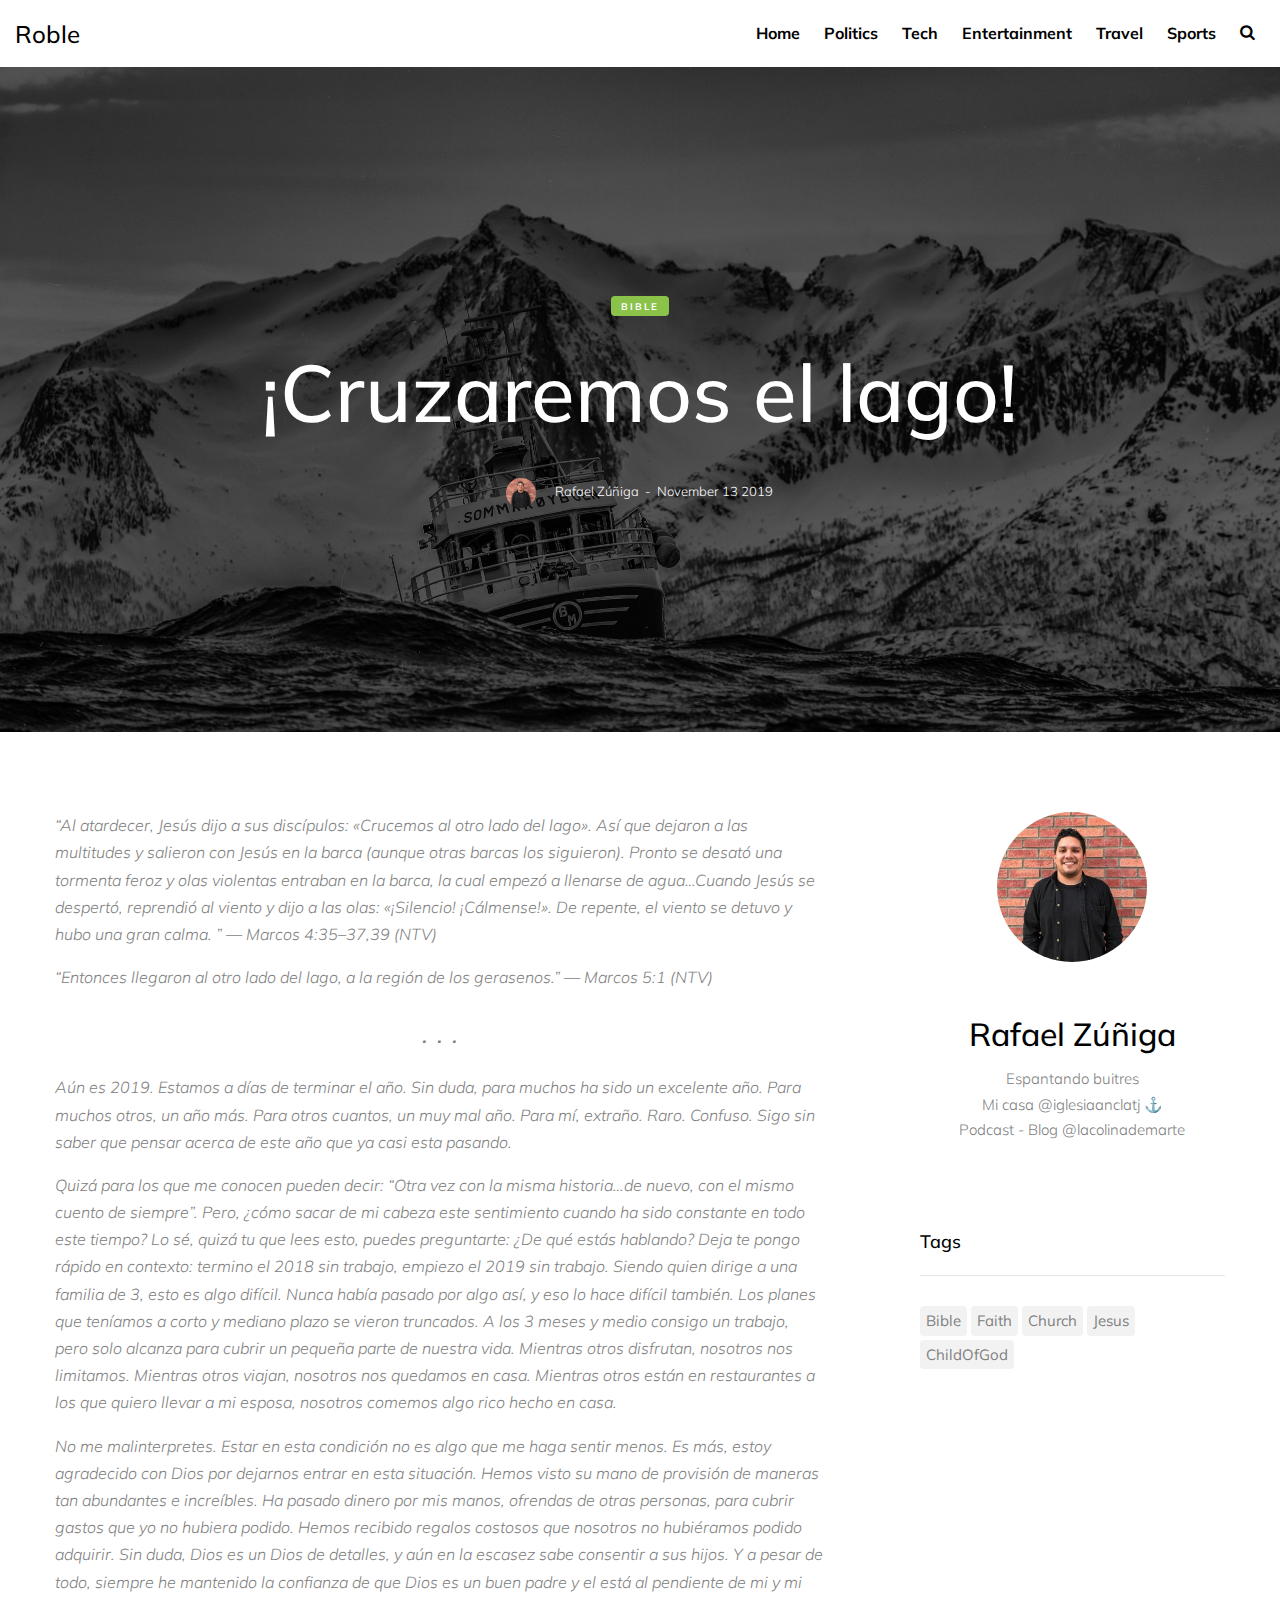
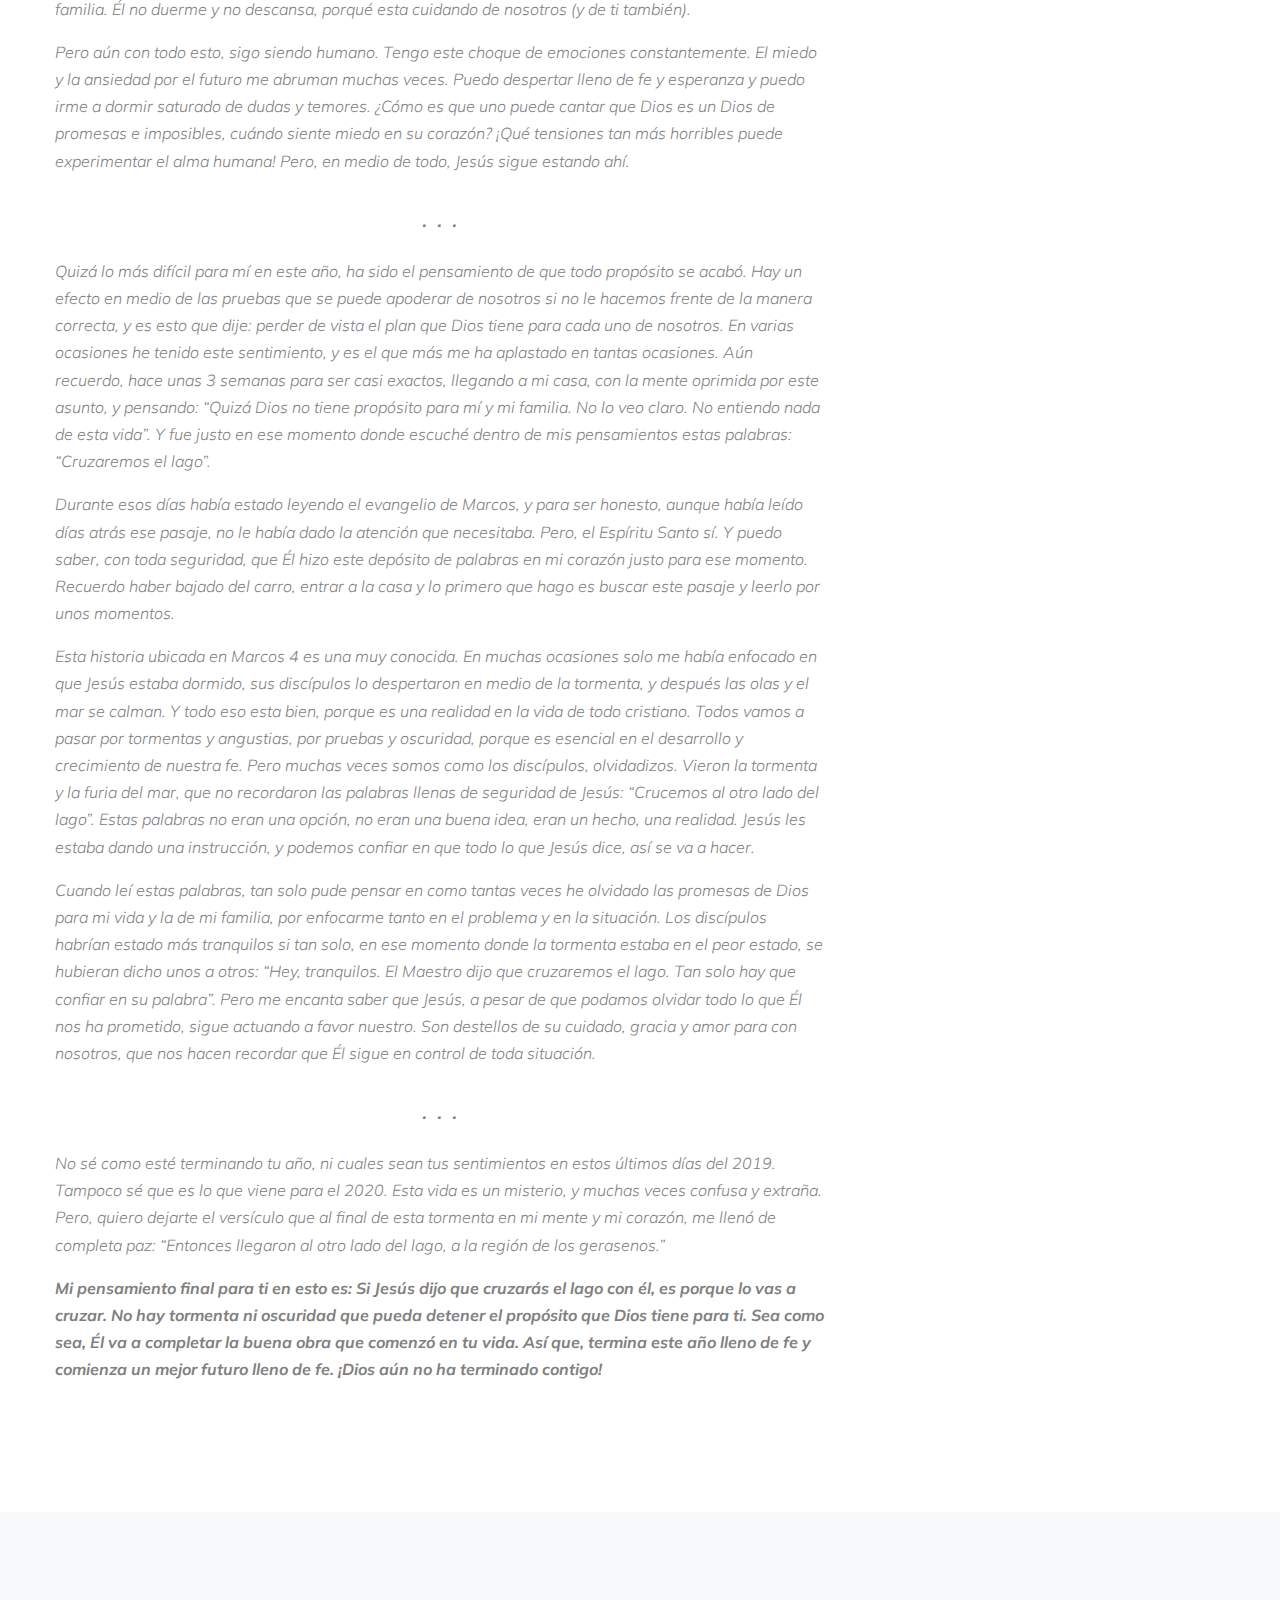
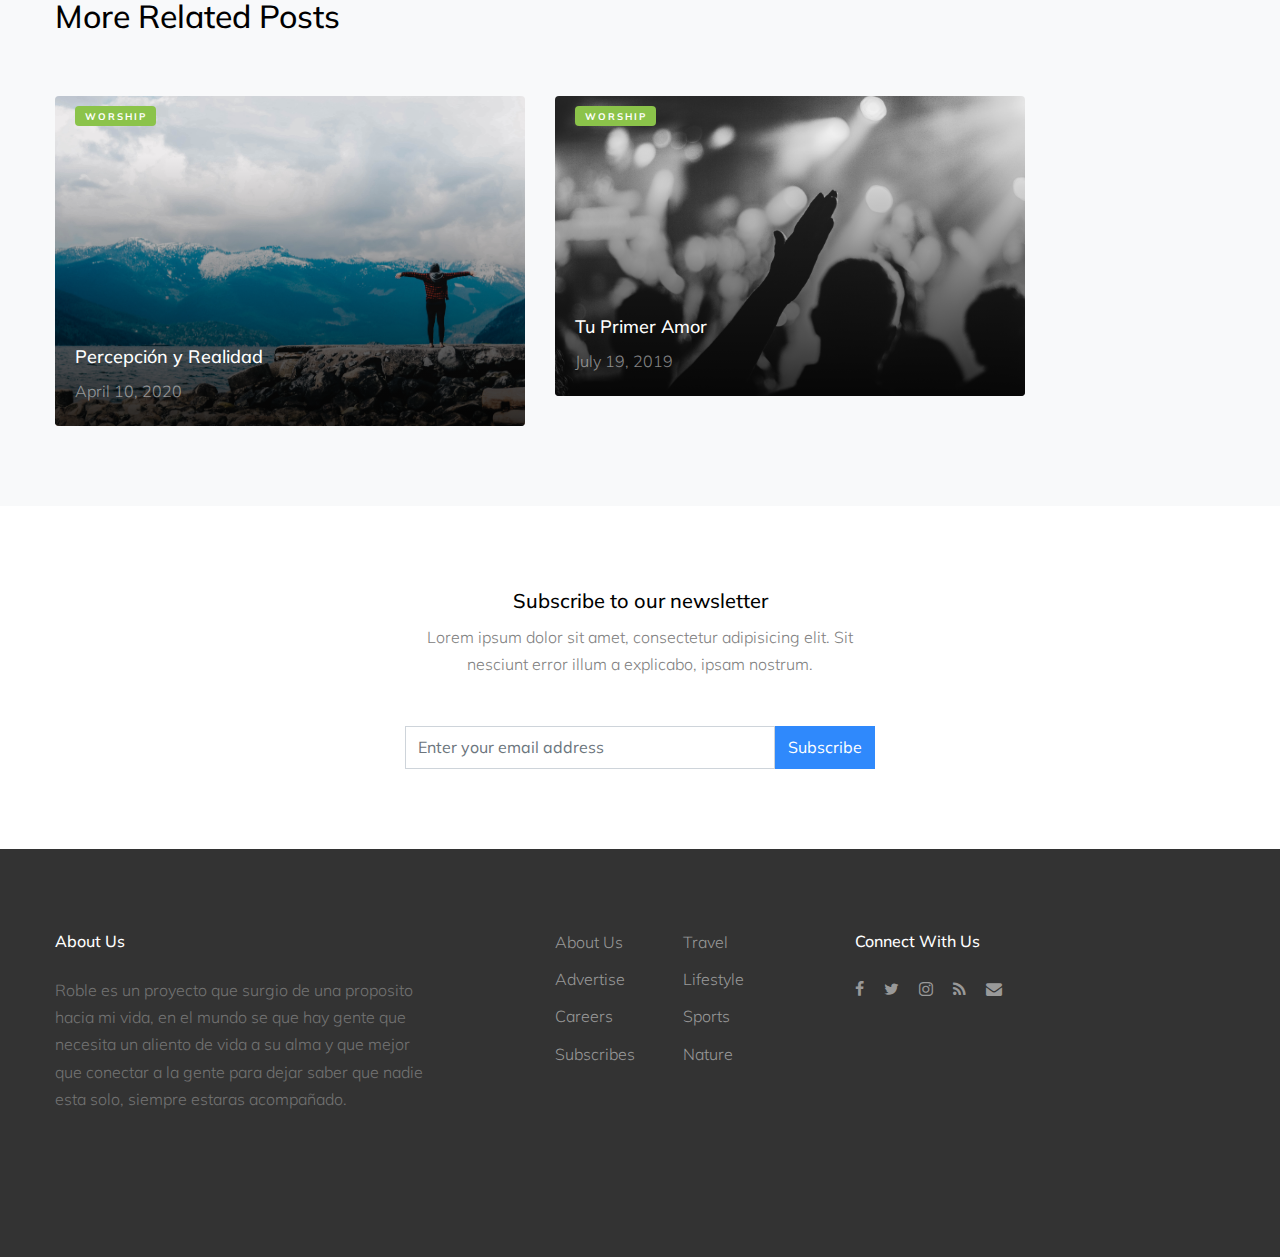
==== cruzaremosElLago.html @ eb40c80f "cruzaremos el lago" ====
<!DOCTYPE html>
<html lang="en">
  <head>
    <title>¡Cruzaremos el lago! - Roble</title>
    <meta charset="utf-8">
    <meta name="viewport" content="width=device-width, initial-scale=1, shrink-to-fit=no">

    <link href="https://fonts.googleapis.com/css?family=Muli:300,400,700|Playfair+Display:400,700,900" rel="stylesheet">

    <link rel="stylesheet" href="fonts/icomoon/style.css">
    <link rel="stylesheet" href="css/bootstrap.min.css">
    <link rel="stylesheet" href="css/magnific-popup.css">
    <link rel="stylesheet" href="css/jquery-ui.css">
    <link rel="stylesheet" href="css/owl.carousel.min.css">
    <link rel="stylesheet" href="css/owl.theme.default.min.css">
    <link rel="stylesheet" href="css/bootstrap-datepicker.css">
    <link rel="stylesheet" href="fonts/flaticon/font/flaticon.css">
    <link rel="stylesheet" href="css/aos.css">

    <link rel="stylesheet" href="css/style.css">
  </head>
  <body>
  
  <div class="site-wrap">

    <div class="site-mobile-menu">
      <div class="site-mobile-menu-header">
        <div class="site-mobile-menu-close mt-3">
          <span class="icon-close2 js-menu-toggle"></span>
        </div>
      </div>
      <div class="site-mobile-menu-body"></div>
    </div>
    
    <header class="site-navbar" role="banner">
      <div class="container-fluid">
        <div class="row align-items-center">
          
          <div class="col-12 search-form-wrap js-search-form">
            <form method="get" action="#">
              <input type="text" id="s" class="form-control" placeholder="Search...">
              <button class="search-btn" type="submit"><span class="icon-search"></span></button>
            </form>
          </div>

          <div class="col-4 site-logo">
            <a href="index.html" class="text-black h2 mb-0">Roble</a>
          </div>

          <div class="col-8 text-right">
            <nav class="site-navigation" role="navigation">
              <ul class="site-menu js-clone-nav mr-auto d-none d-lg-block mb-0">
                <li><a href="category.html">Home</a></li>
                <li><a href="category.html">Politics</a></li>
                <li><a href="category.html">Tech</a></li>
                <li><a href="category.html">Entertainment</a></li>
                <li><a href="category.html">Travel</a></li>
                <li><a href="category.html">Sports</a></li>
                <li class="d-none d-lg-inline-block"><a href="#" class="js-search-toggle"><span class="icon-search"></span></a></li>
              </ul>
            </nav>
            <a href="#" class="site-menu-toggle js-menu-toggle text-black d-inline-block d-lg-none"><span class="icon-menu h3"></span></a></div>
          </div>

      </div>
    </header>
    
    
    <div class="site-cover site-cover-sm same-height overlay single-page" style="background-image: url('images/rafa01.jpg');">
      <div class="container">
        <div class="row same-height justify-content-center">
          <div class="col-md-12 col-lg-10">
            <div class="post-entry text-center">
              <span class="post-category text-white bg-success mb-3">Bible</span>
              <h1 class="mb-4"><a href="#">¡Cruzaremos el lago!</a></h1>
              <div class="post-meta align-items-center text-center">
                <figure class="author-figure mb-0 mr-3 d-inline-block"><img src="images/profileRafa.jpeg" alt="Image" class="img-fluid"></figure>
                <span class="d-inline-block mt-1">Rafael Zúñiga</span>
                <span>&nbsp;-&nbsp; November 13 2019</span>
              </div>
            </div>
          </div>
        </div>
      </div>
    </div>
    
    <section class="site-section py-lg">
      <div class="container">
        
        <div class="row blog-entries element-animate">

          <div class="col-md-12 col-lg-8 main-content">
            
            <div class="post-content-body italic">
            <p>“Al atardecer, Jesús dijo a sus discípulos: «Crucemos al otro lado del lago». Así que dejaron a las multitudes 
                y salieron con Jesús en la barca (aunque otras barcas los siguieron). Pronto se desató una tormenta feroz y olas 
                violentas entraban en la barca, la cual empezó a llenarse de agua…Cuando Jesús se despertó, reprendió al viento 
                y dijo a las olas: «¡Silencio! ¡Cálmense!». De repente, el viento se detuvo y hubo una gran calma.
                ” — Marcos 4:35–37,39 (NTV)
            </p>
            <p class="italic">“Entonces llegaron al otro lado del lago, a la región de los gerasenos.” — Marcos 5:1 (NTV)</p>
            <p class="text-center" style="font-size: 30px;">. . .
            </p>
            
            <!-- <div class="row mb-5 mt-5">
              <div class="col-md-12 mb-4">
                <img src="images/img_1.jpg" alt="Image placeholder" class="img-fluid rounded">
              </div>
              <div class="col-md-6 mb-4">
                <img src="images/img_2.jpg" alt="Image placeholder" class="img-fluid rounded">
              </div>
              <div class="col-md-6 mb-4">
                <img src="images/img_3.jpg" alt="Image placeholder" class="img-fluid rounded">
              </div>
            </div> -->
              <p>Aún es 2019. Estamos a días de terminar el año. Sin duda, para muchos ha sido un excelente año. Para muchos otros,
                 un año más. Para otros cuantos, un muy mal año. Para mí, extraño. Raro. Confuso. Sigo sin saber que pensar acerca 
                 de este año que ya casi esta pasando.
              </p>
              <p>Quizá para los que me conocen pueden decir: “Otra vez con la misma historia…de nuevo, con el mismo cuento de siempre”. Pero, ¿cómo sacar de mi cabeza este sentimiento cuando ha sido constante en todo este tiempo? Lo sé, quizá tu que lees esto, puedes preguntarte: ¿De qué estás hablando? Deja te pongo rápido en contexto: termino el 2018 sin trabajo, empiezo el 2019 sin trabajo. Siendo quien dirige a una familia de 3, esto es algo difícil. Nunca había pasado por algo así, y eso lo hace difícil también. Los planes que teníamos a corto y mediano plazo se vieron truncados. A los 3 meses y medio consigo un trabajo, pero solo alcanza para cubrir un pequeña parte de nuestra vida. Mientras otros disfrutan, nosotros nos limitamos. Mientras otros viajan, nosotros nos quedamos en casa. Mientras otros están en restaurantes a los que quiero llevar a mi esposa, nosotros comemos algo rico hecho en casa.</p>
              <p>No me malinterpretes. Estar en esta condición no es algo que me haga sentir menos. Es más, estoy agradecido con Dios por dejarnos entrar en esta situación. Hemos visto su mano de provisión de maneras tan abundantes e increíbles. Ha pasado dinero por mis manos, ofrendas de otras personas, para cubrir gastos que yo no hubiera podido. Hemos recibido regalos costosos que nosotros no hubiéramos podido adquirir. Sin duda, Dios es un Dios de detalles, y aún en la escasez sabe consentir a sus hijos. Y a pesar de todo, siempre he mantenido la confianza de que Dios es un buen padre y el está al pendiente de mi y mi familia. Él no duerme y no descansa, porqué esta cuidando de nosotros (y de ti también).</p>
              <p>Pero aún con todo esto, sigo siendo humano. Tengo este choque de emociones constantemente. El miedo y la ansiedad por el futuro me abruman muchas veces. Puedo despertar lleno de fe y esperanza y puedo irme a dormir saturado de dudas y temores. ¿Cómo es que uno puede cantar que Dios es un Dios de promesas e imposibles, cuándo siente miedo en su corazón? ¡Qué tensiones tan más horribles puede experimentar el alma humana! Pero, en medio de todo, Jesús sigue estando ahí.</p>
              <p class="text-center" style="font-size: 30px;">. . .</p>
              <p>Quizá lo más difícil para mí en este año, ha sido el pensamiento de que todo propósito se acabó. Hay un efecto en medio de las pruebas que se puede apoderar de nosotros si no le hacemos frente de la manera correcta, y es esto que dije: perder de vista el plan que Dios tiene para cada uno de nosotros. En varias ocasiones he tenido este sentimiento, y es el que más me ha aplastado en tantas ocasiones. Aún recuerdo, hace unas 3 semanas para ser casi exactos, llegando a mi casa, con la mente oprimida por este asunto, y pensando: “Quizá Dios no tiene propósito para mí y mi familia. No lo veo claro. No entiendo nada de esta vida”. Y fue justo en ese momento donde escuché dentro de mis pensamientos estas palabras: “Cruzaremos el lago”.</p>
              <p>Durante esos días había estado leyendo el evangelio de Marcos, y para ser honesto, aunque había leído días atrás ese pasaje, no le había dado la atención que necesitaba. Pero, el Espíritu Santo sí. Y puedo saber, con toda seguridad, que Él hizo este depósito de palabras en mi corazón justo para ese momento. Recuerdo haber bajado del carro, entrar a la casa y lo primero que hago es buscar este pasaje y leerlo por unos momentos.</p>
              <p>Esta historia ubicada en Marcos 4 es una muy conocida. En muchas ocasiones solo me había enfocado en que Jesús estaba dormido, sus discípulos lo despertaron en medio de la tormenta, y después las olas y el mar se calman. Y todo eso esta bien, porque es una realidad en la vida de todo cristiano. Todos vamos a pasar por tormentas y angustias, por pruebas y oscuridad, porque es esencial en el desarrollo y crecimiento de nuestra fe. Pero muchas veces somos como los discípulos, olvidadizos. Vieron la tormenta y la furia del mar, que no recordaron las palabras llenas de seguridad de Jesús: “Crucemos al otro lado del lago”. Estas palabras no eran una opción, no eran una buena idea, eran un hecho, una realidad. Jesús les estaba dando una instrucción, y podemos confiar en que todo lo que Jesús dice, así se va a hacer.</p>
              <p>Cuando leí estas palabras, tan solo pude pensar en como tantas veces he olvidado las promesas de Dios para mi vida y la de mi familia, por enfocarme tanto en el problema y en la situación. Los discípulos habrían estado más tranquilos si tan solo, en ese momento donde la tormenta estaba en el peor estado, se hubieran dicho unos a otros: “Hey, tranquilos. El Maestro dijo que cruzaremos el lago. Tan solo hay que confiar en su palabra”. Pero me encanta saber que Jesús, a pesar de que podamos olvidar todo lo que Él nos ha prometido, sigue actuando a favor nuestro. Son destellos de su cuidado, gracia y amor para con nosotros, que nos hacen recordar que Él sigue en control de toda situación.</p>
              <p class="text-center" style="font-size: 30px;">. . .</p>
              <p>No sé como esté terminando tu año, ni cuales sean tus sentimientos en estos últimos días del 2019. Tampoco sé que es lo que viene para el 2020. Esta vida es un misterio, y muchas veces confusa y extraña. Pero, quiero dejarte el versículo que al final de esta tormenta en mi mente y mi corazón, me llenó de completa paz: “Entonces llegaron al otro lado del lago, a la región de los gerasenos.”</p>
              <b> <strong> Mi pensamiento final para ti en esto es: Si Jesús dijo que cruzarás el lago con él, es porque lo vas a cruzar. No hay tormenta ni oscuridad que pueda detener el propósito que Dios tiene para ti. Sea como sea, Él va a completar la buena obra que comenzó en tu vida. Así que, termina este año lleno de fe y comienza un mejor futuro lleno de fe. ¡Dios aún no ha terminado contigo! </strong> </b>


            </div>

            
            


            <div class="pt-5">
              <!-- <h3 class="mb-5">6 Comments</h3>
              <ul class="comment-list">
                <li class="comment">
                  <div class="vcard">
                    <img src="images/profileRafa.jpeg" alt="Image placeholder">
                  </div>
                  <div class="comment-body">
                    <h3>Jean Doe</h3>
                    <div class="meta">January 9, 2018 at 2:21pm</div>
                    <p>Lorem ipsum dolor sit amet, consectetur adipisicing elit. Pariatur quidem laborum necessitatibus, ipsam impedit vitae autem, eum officia, fugiat saepe enim sapiente iste iure! Quam voluptas earum impedit necessitatibus, nihil?</p>
                    <p><a href="#" class="reply rounded">Reply</a></p>
                  </div>
                </li> -->

               
                  

              <!-- END comment-list -->
              
              <!-- <div class="comment-form-wrap pt-5">
                <h3 class="mb-5">Leave a comment</h3>
                <form action="#" class="p-5 bg-light">
                  <div class="form-group">
                    <label for="name">Name *</label>
                    <input type="text" class="form-control" id="name">
                  </div>
                  <div class="form-group">
                    <label for="email">Email *</label>
                    <input type="email" class="form-control" id="email">
                  </div>
                  <div class="form-group">
                    <label for="website">Website</label>
                    <input type="url" class="form-control" id="website">
                  </div>

                  <div class="form-group">
                    <label for="message">Message</label>
                    <textarea name="" id="message" cols="30" rows="10" class="form-control"></textarea>
                  </div>
                  <div class="form-group">
                    <input type="submit" value="Post Comment" class="btn btn-primary">
                  </div>

                </form>
              </div> -->
            </div>

          </div>

          <!-- END main-content -->

          <div class="col-md-12 col-lg-4 sidebar">
            <div class="sidebar-box search-form-wrap">
              <form action="#" class="search-form">
                <div class="form-group">
                  <span class="icon fa fa-search"></span>
                  <input type="text" class="form-control" id="s" placeholder="Type a keyword and hit enter">
                </div>
              </form>
            </div>
            <!-- END sidebar-box -->
            <div class="sidebar-box">
              <div class="bio text-center">
                <img src="images/profileRafa.jpeg" alt="Image Placeholder" class="img-fluid mb-5">
                <div class="bio-body">
                  <h2>Rafael Zúñiga</h2>
                    <a>Espantando buitres</a> <br>
                    <a href="https://www.instagram.com/iglesiaanclatj/?hl=es" style="color: gray;">Mi casa @iglesiaanclatj ⚓️</a> <br>
                    <a style="color: gray;" href="https://www.instagram.com/lacolinademarte/?hl=es">Podcast - Blog @lacolinademarte</a> <br>
                  <p class="social">
                    <a href="#" class="p-2"><span class="fa fa-facebook"></span></a>
                    <a href="#" class="p-2"><span class="fa fa-twitter"></span></a>
                    <a href="#" class="p-2"><span class="fa fa-instagram"></span></a>
                    <a href="#" class="p-2"><span class="fa fa-youtube-play"></span></a>
                  </p>
                </div>
              </div>
            </div>
            <!-- END sidebar-box -->  
            <!-- END sidebar-box -->

            <!-- END sidebar-box -->

            <div class="sidebar-box">
              <h3 class="heading">Tags</h3>
              <ul class="tags">
                <li><a href="#">Bible</a></li>
                <li><a href="#">Faith</a></li>
                <li><a href="#">Church</a></li>
                <li><a href="#">Jesus</a></li>
                <li><a href="#">ChildOfGod</a></li>
              </ul>
            </div>
          </div>
          <!-- END sidebar -->

        </div>
      </div>
    </section>

    <div class="site-section bg-light">
      <div class="container">

        <div class="row mb-5">
          <div class="col-12">
            <h2>More Related Posts</h2>
          </div>
        </div>

        <div class="row align-items-stretch retro-layout">
          
          <div class="col-md-5 order-md-2">
            <a href="sky.html" class="hentry img-1 h-100 gradient" style="background-image: url('images/sky.jpg');">
              <span class="post-category text-white bg-success">Worship</span>
              <div class="text text-sm">
                <h2>Percepción y Realidad</h2>
                <span class="date">April 10, 2020</span>
              </div>
            </a>
         
          </div>

          <div class="col-md-5 order-md-2">
            
            <a href="firstlove.html.html" class="hentry img-2 v-height mb30 gradient" style="background-image: url('images/worship.jpg');">
              <span class="post-category text-white bg-success">Worship</span>
              <div class="text text-sm">
                <h2>Tu Primer Amor</h2>
                <span class="date">July 19, 2019</span>
              </div>
              
            </a>
           

            </div>  
            
          </div>
        </div>

      </div>
    </div>


    <div class="site-section bg-lightx">
      <div class="container">
        <div class="row justify-content-center text-center">
          <div class="col-md-5">
            <div class="subscribe-1 ">
              <h2>Subscribe to our newsletter</h2>
              <p class="mb-5">Lorem ipsum dolor sit amet, consectetur adipisicing elit. Sit nesciunt error illum a explicabo, ipsam nostrum.</p>
              <form action="#" class="d-flex">
                <input type="text" class="form-control" placeholder="Enter your email address">
                <input type="submit" class="btn btn-primary" value="Subscribe">
              </form>
            </div>
          </div>
        </div>
      </div>
    </div>
    
    
    <div class="site-footer">
      <div class="container">
        <div class="row mb-5">
          <div class="col-md-4">
            <h3 class="footer-heading mb-4">About Us</h3>
            <p>Roble es un proyecto que surgio de una proposito hacia 
              mi vida, en el mundo se que hay gente que necesita un aliento 
              de vida a su alma y que mejor que conectar a la gente para dejar 
              saber que nadie esta solo, siempre estaras acompañado.</p>
          </div>
          <div class="col-md-3 ml-auto">
            <!-- <h3 class="footer-heading mb-4">Navigation</h3> -->
            <ul class="list-unstyled float-left mr-5">
              <li><a href="#">About Us</a></li>
              <li><a href="#">Advertise</a></li>
              <li><a href="#">Careers</a></li>
              <li><a href="#">Subscribes</a></li>
            </ul>
            <ul class="list-unstyled float-left">
              <li><a href="#">Travel</a></li>
              <li><a href="#">Lifestyle</a></li>
              <li><a href="#">Sports</a></li>
              <li><a href="#">Nature</a></li>
            </ul>
          </div>
          <div class="col-md-4">
            

            <div>
              <h3 class="footer-heading mb-4">Connect With Us</h3>
              <p>
                <a href="#"><span class="icon-facebook pt-2 pr-2 pb-2 pl-0"></span></a>
                <a href="https://twitter.com/SergioN35065915"><span class="icon-twitter p-2"></span></a>
                <a href="https://www.instagram.com/sergio_navarro2501/"><span class="icon-instagram p-2"></span></a>
                <a href="#"><span class="icon-rss p-2"></span></a>
                <a href="#"><span class="icon-envelope p-2"></span></a>
              </p>
            </div>
          </div>
        </div>
        
      </div>
    </div>
    
  </div>

  <script src="js/jquery-3.3.1.min.js"></script>
  <script src="js/jquery-migrate-3.0.1.min.js"></script>
  <script src="js/jquery-ui.js"></script>
  <script src="js/popper.min.js"></script>
  <script src="js/bootstrap.min.js"></script>
  <script src="js/owl.carousel.min.js"></script>
  <script src="js/jquery.stellar.min.js"></script>
  <script src="js/jquery.countdown.min.js"></script>
  <script src="js/jquery.magnific-popup.min.js"></script>
  <script src="js/bootstrap-datepicker.min.js"></script>
  <script src="js/aos.js"></script>

  <script src="js/main.js"></script>


    
  </body>
</html>
<style>
    .italic {
        font-style: italic;
    }
</style>
---- fonts/icomoon/style.css ----
@font-face {
  font-family: 'icomoon';
  src:  url('fonts/icomoon.eot?10si43');
  src:  url('fonts/icomoon.eot?10si43#iefix') format('embedded-opentype'),
    url('fonts/icomoon.ttf?10si43') format('truetype'),
    url('fonts/icomoon.woff?10si43') format('woff'),
    url('fonts/icomoon.svg?10si43#icomoon') format('svg');
  font-weight: normal;
  font-style: normal;
}

[class^="icon-"], [class*=" icon-"] {
  /* use !important to prevent issues with browser extensions that change fonts */
  font-family: 'icomoon' !important;
  speak: none;
  font-style: normal;
  font-weight: normal;
  font-variant: normal;
  text-transform: none;
  line-height: 1;

  /* Better Font Rendering =========== */
  -webkit-font-smoothing: antialiased;
  -moz-osx-font-smoothing: grayscale;
}

.icon-asterisk:before {
  content: "\f069";
}
.icon-plus:before {
  content: "\f067";
}
.icon-question:before {
  content: "\f128";
}
.icon-minus:before {
  content: "\f068";
}
.icon-glass:before {
  content: "\f000";
}
.icon-music:before {
  content: "\f001";
}
.icon-search:before {
  content: "\f002";
}
.icon-envelope-o:before {
  content: "\f003";
}
.icon-heart:before {
  content: "\f004";
}
.icon-star:before {
  content: "\f005";
}
.icon-star-o:before {
  content: "\f006";
}
.icon-user:before {
  content: "\f007";
}
.icon-film:before {
  content: "\f008";
}
.icon-th-large:before {
  content: "\f009";
}
.icon-th:before {
  content: "\f00a";
}
.icon-th-list:before {
  content: "\f00b";
}
.icon-check:before {
  content: "\f00c";
}
.icon-close:before {
  content: "\f00d";
}
.icon-remove:before {
  content: "\f00d";
}
.icon-times:before {
  content: "\f00d";
}
.icon-search-plus:before {
  content: "\f00e";
}
.icon-search-minus:before {
  content: "\f010";
}
.icon-power-off:before {
  content: "\f011";
}
.icon-signal:before {
  content: "\f012";
}
.icon-cog:before {
  content: "\f013";
}
.icon-gear:before {
  content: "\f013";
}
.icon-trash-o:before {
  content: "\f014";
}
.icon-home:before {
  content: "\f015";
}
.icon-file-o:before {
  content: "\f016";
}
.icon-clock-o:before {
  content: "\f017";
}
.icon-road:before {
  content: "\f018";
}
.icon-download:before {
  content: "\f019";
}
.icon-arrow-circle-o-down:before {
  content: "\f01a";
}
.icon-arrow-circle-o-up:before {
  content: "\f01b";
}
.icon-inbox:before {
  content: "\f01c";
}
.icon-play-circle-o:before {
  content: "\f01d";
}
.icon-repeat:before {
  content: "\f01e";
}
.icon-rotate-right:before {
  content: "\f01e";
}
.icon-refresh:before {
  content: "\f021";
}
.icon-list-alt:before {
  content: "\f022";
}
.icon-lock:before {
  content: "\f023";
}
.icon-flag:before {
  content: "\f024";
}
.icon-headphones:before {
  content: "\f025";
}
.icon-volume-off:before {
  content: "\f026";
}
.icon-volume-down:before {
  content: "\f027";
}
.icon-volume-up:before {
  content: "\f028";
}
.icon-qrcode:before {
  content: "\f029";
}
.icon-barcode:before {
  content: "\f02a";
}
.icon-tag:before {
  content: "\f02b";
}
.icon-tags:before {
  content: "\f02c";
}
.icon-book:before {
  content: "\f02d";
}
.icon-bookmark:before {
  content: "\f02e";
}
.icon-print:before {
  content: "\f02f";
}
.icon-camera:before {
  content: "\f030";
}
.icon-font:before {
  content: "\f031";
}
.icon-bold:before {
  content: "\f032";
}
.icon-italic:before {
  content: "\f033";
}
.icon-text-height:before {
  content: "\f034";
}
.icon-text-width:before {
  content: "\f035";
}
.icon-align-left:before {
  content: "\f036";
}
.icon-align-center:before {
  content: "\f037";
}
.icon-align-right:before {
  content: "\f038";
}
.icon-align-justify:before {
  content: "\f039";
}
.icon-list:before {
  content: "\f03a";
}
.icon-dedent:before {
  content: "\f03b";
}
.icon-outdent:before {
  content: "\f03b";
}
.icon-indent:before {
  content: "\f03c";
}
.icon-video-camera:before {
  content: "\f03d";
}
.icon-image:before {
  content: "\f03e";
}
.icon-photo:before {
  content: "\f03e";
}
.icon-picture-o:before {
  content: "\f03e";
}
.icon-pencil:before {
  content: "\f040";
}
.icon-map-marker:before {
  content: "\f041";
}
.icon-adjust:before {
  content: "\f042";
}
.icon-tint:before {
  content: "\f043";
}
.icon-edit:before {
  content: "\f044";
}
.icon-pencil-square-o:before {
  content: "\f044";
}
.icon-share-square-o:before {
  content: "\f045";
}
.icon-check-square-o:before {
  content: "\f046";
}
.icon-arrows:before {
  content: "\f047";
}
.icon-step-backward:before {
  content: "\f048";
}
.icon-fast-backward:before {
  content: "\f049";
}
.icon-backward:before {
  content: "\f04a";
}
.icon-play:before {
  content: "\f04b";
}
.icon-pause:before {
  content: "\f04c";
}
.icon-stop:before {
  content: "\f04d";
}
.icon-forward:before {
  content: "\f04e";
}
.icon-fast-forward:before {
  content: "\f050";
}
.icon-step-forward:before {
  content: "\f051";
}
.icon-eject:before {
  content: "\f052";
}
.icon-chevron-left:before {
  content: "\f053";
}
.icon-chevron-right:before {
  content: "\f054";
}
.icon-plus-circle:before {
  content: "\f055";
}
.icon-minus-circle:before {
  content: "\f056";
}
.icon-times-circle:before {
  content: "\f057";
}
.icon-check-circle:before {
  content: "\f058";
}
.icon-question-circle:before {
  content: "\f059";
}
.icon-info-circle:before {
  content: "\f05a";
}
.icon-crosshairs:before {
  content: "\f05b";
}
.icon-times-circle-o:before {
  content: "\f05c";
}
.icon-check-circle-o:before {
  content: "\f05d";
}
.icon-ban:before {
  content: "\f05e";
}
.icon-arrow-left:before {
  content: "\f060";
}
.icon-arrow-right:before {
  content: "\f061";
}
.icon-arrow-up:before {
  content: "\f062";
}
.icon-arrow-down:before {
  content: "\f063";
}
.icon-mail-forward:before {
  content: "\f064";
}
.icon-share:before {
  content: "\f064";
}
.icon-expand:before {
  content: "\f065";
}
.icon-compress:before {
  content: "\f066";
}
.icon-exclamation-circle:before {
  content: "\f06a";
}
.icon-gift:before {
  content: "\f06b";
}
.icon-leaf:before {
  content: "\f06c";
}
.icon-fire:before {
  content: "\f06d";
}
.icon-eye:before {
  content: "\f06e";
}
.icon-eye-slash:before {
  content: "\f070";
}
.icon-exclamation-triangle:before {
  content: "\f071";
}
.icon-warning:before {
  content: "\f071";
}
.icon-plane:before {
  content: "\f072";
}
.icon-calendar:before {
  content: "\f073";
}
.icon-random:before {
  content: "\f074";
}
.icon-comment:before {
  content: "\f075";
}
.icon-magnet:before {
  content: "\f076";
}
.icon-chevron-up:before {
  content: "\f077";
}
.icon-chevron-down:before {
  content: "\f078";
}
.icon-retweet:before {
  content: "\f079";
}
.icon-shopping-cart:before {
  content: "\f07a";
}
.icon-folder:before {
  content: "\f07b";
}
.icon-folder-open:before {
  content: "\f07c";
}
.icon-arrows-v:before {
  content: "\f07d";
}
.icon-arrows-h:before {
  content: "\f07e";
}
.icon-bar-chart:before {
  content: "\f080";
}
.icon-bar-chart-o:before {
  content: "\f080";
}
.icon-twitter-square:before {
  content: "\f081";
}
.icon-facebook-square:before {
  content: "\f082";
}
.icon-camera-retro:before {
  content: "\f083";
}
.icon-key:before {
  content: "\f084";
}
.icon-cogs:before {
  content: "\f085";
}
.icon-gears:before {
  content: "\f085";
}
.icon-comments:before {
  content: "\f086";
}
.icon-thumbs-o-up:before {
  content: "\f087";
}
.icon-thumbs-o-down:before {
  content: "\f088";
}
.icon-star-half:before {
  content: "\f089";
}
.icon-heart-o:before {
  content: "\f08a";
}
.icon-sign-out:before {
  content: "\f08b";
}
.icon-linkedin-square:before {
  content: "\f08c";
}
.icon-thumb-tack:before {
  content: "\f08d";
}
.icon-external-link:before {
  content: "\f08e";
}
.icon-sign-in:before {
  content: "\f090";
}
.icon-trophy:before {
  content: "\f091";
}
.icon-github-square:before {
  content: "\f092";
}
.icon-upload:before {
  content: "\f093";
}
.icon-lemon-o:before {
  content: "\f094";
}
.icon-phone:before {
  content: "\f095";
}
.icon-square-o:before {
  content: "\f096";
}
.icon-bookmark-o:before {
  content: "\f097";
}
.icon-phone-square:before {
  content: "\f098";
}
.icon-twitter:before {
  content: "\f099";
}
.icon-facebook:before {
  content: "\f09a";
}
.icon-facebook-f:before {
  content: "\f09a";
}
.icon-github:before {
  content: "\f09b";
}
.icon-unlock:before {
  content: "\f09c";
}
.icon-credit-card:before {
  content: "\f09d";
}
.icon-feed:before {
  content: "\f09e";
}
.icon-rss:before {
  content: "\f09e";
}
.icon-hdd-o:before {
  content: "\f0a0";
}
.icon-bullhorn:before {
  content: "\f0a1";
}
.icon-bell-o:before {
  content: "\f0a2";
}
.icon-certificate:before {
  content: "\f0a3";
}
.icon-hand-o-right:before {
  content: "\f0a4";
}
.icon-hand-o-left:before {
  content: "\f0a5";
}
.icon-hand-o-up:before {
  content: "\f0a6";
}
.icon-hand-o-down:before {
  content: "\f0a7";
}
.icon-arrow-circle-left:before {
  content: "\f0a8";
}
.icon-arrow-circle-right:before {
  content: "\f0a9";
}
.icon-arrow-circle-up:before {
  content: "\f0aa";
}
.icon-arrow-circle-down:before {
  content: "\f0ab";
}
.icon-globe:before {
  content: "\f0ac";
}
.icon-wrench:before {
  content: "\f0ad";
}
.icon-tasks:before {
  content: "\f0ae";
}
.icon-filter:before {
  content: "\f0b0";
}
.icon-briefcase:before {
  content: "\f0b1";
}
.icon-arrows-alt:before {
  content: "\f0b2";
}
.icon-group:before {
  content: "\f0c0";
}
.icon-users:before {
  content: "\f0c0";
}
.icon-chain:before {
  content: "\f0c1";
}
.icon-link:before {
  content: "\f0c1";
}
.icon-cloud:before {
  content: "\f0c2";
}
.icon-flask:before {
  content: "\f0c3";
}
.icon-cut:before {
  content: "\f0c4";
}
.icon-scissors:before {
  content: "\f0c4";
}
.icon-copy:before {
  content: "\f0c5";
}
.icon-files-o:before {
  content: "\f0c5";
}
.icon-paperclip:before {
  content: "\f0c6";
}
.icon-floppy-o:before {
  content: "\f0c7";
}
.icon-save:before {
  content: "\f0c7";
}
.icon-square:before {
  content: "\f0c8";
}
.icon-bars:before {
  content: "\f0c9";
}
.icon-navicon:before {
  content: "\f0c9";
}
.icon-reorder:before {
  content: "\f0c9";
}
.icon-list-ul:before {
  content: "\f0ca";
}
.icon-list-ol:before {
  content: "\f0cb";
}
.icon-strikethrough:before {
  content: "\f0cc";
}
.icon-underline:before {
  content: "\f0cd";
}
.icon-table:before {
  content: "\f0ce";
}
.icon-magic:before {
  content: "\f0d0";
}
.icon-truck:before {
  content: "\f0d1";
}
.icon-pinterest:before {
  content: "\f0d2";
}
.icon-pinterest-square:before {
  content: "\f0d3";
}
.icon-google-plus-square:before {
  content: "\f0d4";
}
.icon-google-plus:before {
  content: "\f0d5";
}
.icon-money:before {
  content: "\f0d6";
}
.icon-caret-down:before {
  content: "\f0d7";
}
.icon-caret-up:before {
  content: "\f0d8";
}
.icon-caret-left:before {
  content: "\f0d9";
}
.icon-caret-right:before {
  content: "\f0da";
}
.icon-columns:before {
  content: "\f0db";
}
.icon-sort:before {
  content: "\f0dc";
}
.icon-unsorted:before {
  content: "\f0dc";
}
.icon-sort-desc:before {
  content: "\f0dd";
}
.icon-sort-down:before {
  content: "\f0dd";
}
.icon-sort-asc:before {
  content: "\f0de";
}
.icon-sort-up:before {
  content: "\f0de";
}
.icon-envelope:before {
  content: "\f0e0";
}
.icon-linkedin:before {
  content: "\f0e1";
}
.icon-rotate-left:before {
  content: "\f0e2";
}
.icon-undo:before {
  content: "\f0e2";
}
.icon-gavel:before {
  content: "\f0e3";
}
.icon-legal:before {
  content: "\f0e3";
}
.icon-dashboard:before {
  content: "\f0e4";
}
.icon-tachometer:before {
  content: "\f0e4";
}
.icon-comment-o:before {
  content: "\f0e5";
}
.icon-comments-o:before {
  content: "\f0e6";
}
.icon-bolt:before {
  content: "\f0e7";
}
.icon-flash:before {
  content: "\f0e7";
}
.icon-sitemap:before {
  content: "\f0e8";
}
.icon-umbrella:before {
  content: "\f0e9";
}
.icon-clipboard:before {
  content: "\f0ea";
}
.icon-paste:before {
  content: "\f0ea";
}
.icon-lightbulb-o:before {
  content: "\f0eb";
}
.icon-exchange:before {
  content: "\f0ec";
}
.icon-cloud-download:before {
  content: "\f0ed";
}
.icon-cloud-upload:before {
  content: "\f0ee";
}
.icon-user-md:before {
  content: "\f0f0";
}
.icon-stethoscope:before {
  content: "\f0f1";
}
.icon-suitcase:before {
  content: "\f0f2";
}
.icon-bell:before {
  content: "\f0f3";
}
.icon-coffee:before {
  content: "\f0f4";
}
.icon-cutlery:before {
  content: "\f0f5";
}
.icon-file-text-o:before {
  content: "\f0f6";
}
.icon-building-o:before {
  content: "\f0f7";
}
.icon-hospital-o:before {
  content: "\f0f8";
}
.icon-ambulance:before {
  content: "\f0f9";
}
.icon-medkit:before {
  content: "\f0fa";
}
.icon-fighter-jet:before {
  content: "\f0fb";
}
.icon-beer:before {
  content: "\f0fc";
}
.icon-h-square:before {
  content: "\f0fd";
}
.icon-plus-square:before {
  content: "\f0fe";
}
.icon-angle-double-left:before {
  content: "\f100";
}
.icon-angle-double-right:before {
  content: "\f101";
}
.icon-angle-double-up:before {
  content: "\f102";
}
.icon-angle-double-down:before {
  content: "\f103";
}
.icon-angle-left:before {
  content: "\f104";
}
.icon-angle-right:before {
  content: "\f105";
}
.icon-angle-up:before {
  content: "\f106";
}
.icon-angle-down:before {
  content: "\f107";
}
.icon-desktop:before {
  content: "\f108";
}
.icon-laptop:before {
  content: "\f109";
}
.icon-tablet:before {
  content: "\f10a";
}
.icon-mobile:before {
  content: "\f10b";
}
.icon-mobile-phone:before {
  content: "\f10b";
}
.icon-circle-o:before {
  content: "\f10c";
}
.icon-quote-left:before {
  content: "\f10d";
}
.icon-quote-right:before {
  content: "\f10e";
}
.icon-spinner:before {
  content: "\f110";
}
.icon-circle:before {
  content: "\f111";
}
.icon-mail-reply:before {
  content: "\f112";
}
.icon-reply:before {
  content: "\f112";
}
.icon-github-alt:before {
  content: "\f113";
}
.icon-folder-o:before {
  content: "\f114";
}
.icon-folder-open-o:before {
  content: "\f115";
}
.icon-smile-o:before {
  content: "\f118";
}
.icon-frown-o:before {
  content: "\f119";
}
.icon-meh-o:before {
  content: "\f11a";
}
.icon-gamepad:before {
  content: "\f11b";
}
.icon-keyboard-o:before {
  content: "\f11c";
}
.icon-flag-o:before {
  content: "\f11d";
}
.icon-flag-checkered:before {
  content: "\f11e";
}
.icon-terminal:before {
  content: "\f120";
}
.icon-code:before {
  content: "\f121";
}
.icon-mail-reply-all:before {
  content: "\f122";
}
.icon-reply-all:before {
  content: "\f122";
}
.icon-star-half-empty:before {
  content: "\f123";
}
.icon-star-half-full:before {
  content: "\f123";
}
.icon-star-half-o:before {
  content: "\f123";
}
.icon-location-arrow:before {
  content: "\f124";
}
.icon-crop:before {
  content: "\f125";
}
.icon-code-fork:before {
  content: "\f126";
}
.icon-chain-broken:before {
  content: "\f127";
}
.icon-unlink:before {
  content: "\f127";
}
.icon-info:before {
  content: "\f129";
}
.icon-exclamation:before {
  content: "\f12a";
}
.icon-superscript:before {
  content: "\f12b";
}
.icon-subscript:before {
  content: "\f12c";
}
.icon-eraser:before {
  content: "\f12d";
}
.icon-puzzle-piece:before {
  content: "\f12e";
}
.icon-microphone:before {
  content: "\f130";
}
.icon-microphone-slash:before {
  content: "\f131";
}
.icon-shield:before {
  content: "\f132";
}
.icon-calendar-o:before {
  content: "\f133";
}
.icon-fire-extinguisher:before {
  content: "\f134";
}
.icon-rocket:before {
  content: "\f135";
}
.icon-maxcdn:before {
  content: "\f136";
}
.icon-chevron-circle-left:before {
  content: "\f137";
}
.icon-chevron-circle-right:before {
  content: "\f138";
}
.icon-chevron-circle-up:before {
  content: "\f139";
}
.icon-chevron-circle-down:before {
  content: "\f13a";
}
.icon-html5:before {
  content: "\f13b";
}
.icon-css3:before {
  content: "\f13c";
}
.icon-anchor:before {
  content: "\f13d";
}
.icon-unlock-alt:before {
  content: "\f13e";
}
.icon-bullseye:before {
  content: "\f140";
}
.icon-ellipsis-h:before {
  content: "\f141";
}
.icon-ellipsis-v:before {
  content: "\f142";
}
.icon-rss-square:before {
  content: "\f143";
}
.icon-play-circle:before {
  content: "\f144";
}
.icon-ticket:before {
  content: "\f145";
}
.icon-minus-square:before {
  content: "\f146";
}
.icon-minus-square-o:before {
  content: "\f147";
}
.icon-level-up:before {
  content: "\f148";
}
.icon-level-down:before {
  content: "\f149";
}
.icon-check-square:before {
  content: "\f14a";
}
.icon-pencil-square:before {
  content: "\f14b";
}
.icon-external-link-square:before {
  content: "\f14c";
}
.icon-share-square:before {
  content: "\f14d";
}
.icon-compass:before {
  content: "\f14e";
}
.icon-caret-square-o-down:before {
  content: "\f150";
}
.icon-toggle-down:before {
  content: "\f150";
}
.icon-caret-square-o-up:before {
  content: "\f151";
}
.icon-toggle-up:before {
  content: "\f151";
}
.icon-caret-square-o-right:before {
  content: "\f152";
}
.icon-toggle-right:before {
  content: "\f152";
}
.icon-eur:before {
  content: "\f153";
}
.icon-euro:before {
  content: "\f153";
}
.icon-gbp:before {
  content: "\f154";
}
.icon-dollar:before {
  content: "\f155";
}
.icon-usd:before {
  content: "\f155";
}
.icon-inr:before {
  content: "\f156";
}
.icon-rupee:before {
  content: "\f156";
}
.icon-cny:before {
  content: "\f157";
}
.icon-jpy:before {
  content: "\f157";
}
.icon-rmb:before {
  content: "\f157";
}
.icon-yen:before {
  content: "\f157";
}
.icon-rouble:before {
  content: "\f158";
}
.icon-rub:before {
  content: "\f158";
}
.icon-ruble:before {
  content: "\f158";
}
.icon-krw:before {
  content: "\f159";
}
.icon-won:before {
  content: "\f159";
}
.icon-bitcoin:before {
  content: "\f15a";
}
.icon-btc:before {
  content: "\f15a";
}
.icon-file:before {
  content: "\f15b";
}
.icon-file-text:before {
  content: "\f15c";
}
.icon-sort-alpha-asc:before {
  content: "\f15d";
}
.icon-sort-alpha-desc:before {
  content: "\f15e";
}
.icon-sort-amount-asc:before {
  content: "\f160";
}
.icon-sort-amount-desc:before {
  content: "\f161";
}
.icon-sort-numeric-asc:before {
  content: "\f162";
}
.icon-sort-numeric-desc:before {
  content: "\f163";
}
.icon-thumbs-up:before {
  content: "\f164";
}
.icon-thumbs-down:before {
  content: "\f165";
}
.icon-youtube-square:before {
  content: "\f166";
}
.icon-youtube:before {
  content: "\f167";
}
.icon-xing:before {
  content: "\f168";
}
.icon-xing-square:before {
  content: "\f169";
}
.icon-youtube-play:before {
  content: "\f16a";
}
.icon-dropbox:before {
  content: "\f16b";
}
.icon-stack-overflow:before {
  content: "\f16c";
}
.icon-instagram:before {
  content: "\f16d";
}
.icon-flickr:before {
  content: "\f16e";
}
.icon-adn:before {
  content: "\f170";
}
.icon-bitbucket:before {
  content: "\f171";
}
.icon-bitbucket-square:before {
  content: "\f172";
}
.icon-tumblr:before {
  content: "\f173";
}
.icon-tumblr-square:before {
  content: "\f174";
}
.icon-long-arrow-down:before {
  content: "\f175";
}
.icon-long-arrow-up:before {
  content: "\f176";
}
.icon-long-arrow-left:before {
  content: "\f177";
}
.icon-long-arrow-right:before {
  content: "\f178";
}
.icon-apple:before {
  content: "\f179";
}
.icon-windows:before {
  content: "\f17a";
}
.icon-android:before {
  content: "\f17b";
}
.icon-linux:before {
  content: "\f17c";
}
.icon-dribbble:before {
  content: "\f17d";
}
.icon-skype:before {
  content: "\f17e";
}
.icon-foursquare:before {
  content: "\f180";
}
.icon-trello:before {
  content: "\f181";
}
.icon-female:before {
  content: "\f182";
}
.icon-male:before {
  content: "\f183";
}
.icon-gittip:before {
  content: "\f184";
}
.icon-gratipay:before {
  content: "\f184";
}
.icon-sun-o:before {
  content: "\f185";
}
.icon-moon-o:before {
  content: "\f186";
}
.icon-archive:before {
  content: "\f187";
}
.icon-bug:before {
  content: "\f188";
}
.icon-vk:before {
  content: "\f189";
}
.icon-weibo:before {
  content: "\f18a";
}
.icon-renren:before {
  content: "\f18b";
}
.icon-pagelines:before {
  content: "\f18c";
}
.icon-stack-exchange:before {
  content: "\f18d";
}
.icon-arrow-circle-o-right:before {
  content: "\f18e";
}
.icon-arrow-circle-o-left:before {
  content: "\f190";
}
.icon-caret-square-o-left:before {
  content: "\f191";
}
.icon-toggle-left:before {
  content: "\f191";
}
.icon-dot-circle-o:before {
  content: "\f192";
}
.icon-wheelchair:before {
  content: "\f193";
}
.icon-vimeo-square:before {
  content: "\f194";
}
.icon-try:before {
  content: "\f195";
}
.icon-turkish-lira:before {
  content: "\f195";
}
.icon-plus-square-o:before {
  content: "\f196";
}
.icon-space-shuttle:before {
  content: "\f197";
}
.icon-slack:before {
  content: "\f198";
}
.icon-envelope-square:before {
  content: "\f199";
}
.icon-wordpress:before {
  content: "\f19a";
}
.icon-openid:before {
  content: "\f19b";
}
.icon-bank:before {
  content: "\f19c";
}
.icon-institution:before {
  content: "\f19c";
}
.icon-university:before {
  content: "\f19c";
}
.icon-graduation-cap:before {
  content: "\f19d";
}
.icon-mortar-board:before {
  content: "\f19d";
}
.icon-yahoo:before {
  content: "\f19e";
}
.icon-google:before {
  content: "\f1a0";
}
.icon-reddit:before {
  content: "\f1a1";
}
.icon-reddit-square:before {
  content: "\f1a2";
}
.icon-stumbleupon-circle:before {
  content: "\f1a3";
}
.icon-stumbleupon:before {
  content: "\f1a4";
}
.icon-delicious:before {
  content: "\f1a5";
}
.icon-digg:before {
  content: "\f1a6";
}
.icon-pied-piper-pp:before {
  content: "\f1a7";
}
.icon-pied-piper-alt:before {
  content: "\f1a8";
}
.icon-drupal:before {
  content: "\f1a9";
}
.icon-joomla:before {
  content: "\f1aa";
}
.icon-language:before {
  content: "\f1ab";
}
.icon-fax:before {
  content: "\f1ac";
}
.icon-building:before {
  content: "\f1ad";
}
.icon-child:before {
  content: "\f1ae";
}
.icon-paw:before {
  content: "\f1b0";
}
.icon-spoon:before {
  content: "\f1b1";
}
.icon-cube:before {
  content: "\f1b2";
}
.icon-cubes:before {
  content: "\f1b3";
}
.icon-behance:before {
  content: "\f1b4";
}
.icon-behance-square:before {
  content: "\f1b5";
}
.icon-steam:before {
  content: "\f1b6";
}
.icon-steam-square:before {
  content: "\f1b7";
}
.icon-recycle:before {
  content: "\f1b8";
}
.icon-automobile:before {
  content: "\f1b9";
}
.icon-car:before {
  content: "\f1b9";
}
.icon-cab:before {
  content: "\f1ba";
}
.icon-taxi:before {
  content: "\f1ba";
}
.icon-tree:before {
  content: "\f1bb";
}
.icon-spotify:before {
  content: "\f1bc";
}
.icon-deviantart:before {
  content: "\f1bd";
}
.icon-soundcloud:before {
  content: "\f1be";
}
.icon-database:before {
  content: "\f1c0";
}
.icon-file-pdf-o:before {
  content: "\f1c1";
}
.icon-file-word-o:before {
  content: "\f1c2";
}
.icon-file-excel-o:before {
  content: "\f1c3";
}
.icon-file-powerpoint-o:before {
  content: "\f1c4";
}
.icon-file-image-o:before {
  content: "\f1c5";
}
.icon-file-photo-o:before {
  content: "\f1c5";
}
.icon-file-picture-o:before {
  content: "\f1c5";
}
.icon-file-archive-o:before {
  content: "\f1c6";
}
.icon-file-zip-o:before {
  content: "\f1c6";
}
.icon-file-audio-o:before {
  content: "\f1c7";
}
.icon-file-sound-o:before {
  content: "\f1c7";
}
.icon-file-movie-o:before {
  content: "\f1c8";
}
.icon-file-video-o:before {
  content: "\f1c8";
}
.icon-file-code-o:before {
  content: "\f1c9";
}
.icon-vine:before {
  content: "\f1ca";
}
.icon-codepen:before {
  content: "\f1cb";
}
.icon-jsfiddle:before {
  content: "\f1cc";
}
.icon-life-bouy:before {
  content: "\f1cd";
}
.icon-life-buoy:before {
  content: "\f1cd";
}
.icon-life-ring:before {
  content: "\f1cd";
}
.icon-life-saver:before {
  content: "\f1cd";
}
.icon-support:before {
  content: "\f1cd";
}
.icon-circle-o-notch:before {
  content: "\f1ce";
}
.icon-ra:before {
  content: "\f1d0";
}
.icon-rebel:before {
  content: "\f1d0";
}
.icon-resistance:before {
  content: "\f1d0";
}
.icon-empire:before {
  content: "\f1d1";
}
.icon-ge:before {
  content: "\f1d1";
}
.icon-git-square:before {
  content: "\f1d2";
}
.icon-git:before {
  content: "\f1d3";
}
.icon-hacker-news:before {
  content: "\f1d4";
}
.icon-y-combinator-square:before {
  content: "\f1d4";
}
.icon-yc-square:before {
  content: "\f1d4";
}
.icon-tencent-weibo:before {
  content: "\f1d5";
}
.icon-qq:before {
  content: "\f1d6";
}
.icon-wechat:before {
  content: "\f1d7";
}
.icon-weixin:before {
  content: "\f1d7";
}
.icon-paper-plane:before {
  content: "\f1d8";
}
.icon-send:before {
  content: "\f1d8";
}
.icon-paper-plane-o:before {
  content: "\f1d9";
}
.icon-send-o:before {
  content: "\f1d9";
}
.icon-history:before {
  content: "\f1da";
}
.icon-circle-thin:before {
  content: "\f1db";
}
.icon-header:before {
  content: "\f1dc";
}
.icon-paragraph:before {
  content: "\f1dd";
}
.icon-sliders:before {
  content: "\f1de";
}
.icon-share-alt:before {
  content: "\f1e0";
}
.icon-share-alt-square:before {
  content: "\f1e1";
}
.icon-bomb:before {
  content: "\f1e2";
}
.icon-futbol-o:before {
  content: "\f1e3";
}
.icon-soccer-ball-o:before {
  content: "\f1e3";
}
.icon-tty:before {
  content: "\f1e4";
}
.icon-binoculars:before {
  content: "\f1e5";
}
.icon-plug:before {
  content: "\f1e6";
}
.icon-slideshare:before {
  content: "\f1e7";
}
.icon-twitch:before {
  content: "\f1e8";
}
.icon-yelp:before {
  content: "\f1e9";
}
.icon-newspaper-o:before {
  content: "\f1ea";
}
.icon-wifi:before {
  content: "\f1eb";
}
.icon-calculator:before {
  content: "\f1ec";
}
.icon-paypal:before {
  content: "\f1ed";
}
.icon-google-wallet:before {
  content: "\f1ee";
}
.icon-cc-visa:before {
  content: "\f1f0";
}
.icon-cc-mastercard:before {
  content: "\f1f1";
}
.icon-cc-discover:before {
  content: "\f1f2";
}
.icon-cc-amex:before {
  content: "\f1f3";
}
.icon-cc-paypal:before {
  content: "\f1f4";
}
.icon-cc-stripe:before {
  content: "\f1f5";
}
.icon-bell-slash:before {
  content: "\f1f6";
}
.icon-bell-slash-o:before {
  content: "\f1f7";
}
.icon-trash:before {
  content: "\f1f8";
}
.icon-copyright:before {
  content: "\f1f9";
}
.icon-at:before {
  content: "\f1fa";
}
.icon-eyedropper:before {
  content: "\f1fb";
}
.icon-paint-brush:before {
  content: "\f1fc";
}
.icon-birthday-cake:before {
  content: "\f1fd";
}
.icon-area-chart:before {
  content: "\f1fe";
}
.icon-pie-chart:before {
  content: "\f200";
}
.icon-line-chart:before {
  content: "\f201";
}
.icon-lastfm:before {
  content: "\f202";
}
.icon-lastfm-square:before {
  content: "\f203";
}
.icon-toggle-off:before {
  content: "\f204";
}
.icon-toggle-on:before {
  content: "\f205";
}
.icon-bicycle:before {
  content: "\f206";
}
.icon-bus:before {
  content: "\f207";
}
.icon-ioxhost:before {
  content: "\f208";
}
.icon-angellist:before {
  content: "\f209";
}
.icon-cc:before {
  content: "\f20a";
}
.icon-ils:before {
  content: "\f20b";
}
.icon-shekel:before {
  content: "\f20b";
}
.icon-sheqel:before {
  content: "\f20b";
}
.icon-meanpath:before {
  content: "\f20c";
}
.icon-buysellads:before {
  content: "\f20d";
}
.icon-connectdevelop:before {
  content: "\f20e";
}
.icon-dashcube:before {
  content: "\f210";
}
.icon-forumbee:before {
  content: "\f211";
}
.icon-leanpub:before {
  content: "\f212";
}
.icon-sellsy:before {
  content: "\f213";
}
.icon-shirtsinbulk:before {
  content: "\f214";
}
.icon-simplybuilt:before {
  content: "\f215";
}
.icon-skyatlas:before {
  content: "\f216";
}
.icon-cart-plus:before {
  content: "\f217";
}
.icon-cart-arrow-down:before {
  content: "\f218";
}
.icon-diamond:before {
  content: "\f219";
}
.icon-ship:before {
  content: "\f21a";
}
.icon-user-secret:before {
  content: "\f21b";
}
.icon-motorcycle:before {
  content: "\f21c";
}
.icon-street-view:before {
  content: "\f21d";
}
.icon-heartbeat:before {
  content: "\f21e";
}
.icon-venus:before {
  content: "\f221";
}
.icon-mars:before {
  content: "\f222";
}
.icon-mercury:before {
  content: "\f223";
}
.icon-intersex:before {
  content: "\f224";
}
.icon-transgender:before {
  content: "\f224";
}
.icon-transgender-alt:before {
  content: "\f225";
}
.icon-venus-double:before {
  content: "\f226";
}
.icon-mars-double:before {
  content: "\f227";
}
.icon-venus-mars:before {
  content: "\f228";
}
.icon-mars-stroke:before {
  content: "\f229";
}
.icon-mars-stroke-v:before {
  content: "\f22a";
}
.icon-mars-stroke-h:before {
  content: "\f22b";
}
.icon-neuter:before {
  content: "\f22c";
}
.icon-genderless:before {
  content: "\f22d";
}
.icon-facebook-official:before {
  content: "\f230";
}
.icon-pinterest-p:before {
  content: "\f231";
}
.icon-whatsapp:before {
  content: "\f232";
}
.icon-server:before {
  content: "\f233";
}
.icon-user-plus:before {
  content: "\f234";
}
.icon-user-times:before {
  content: "\f235";
}
.icon-bed:before {
  content: "\f236";
}
.icon-hotel:before {
  content: "\f236";
}
.icon-viacoin:before {
  content: "\f237";
}
.icon-train:before {
  content: "\f238";
}
.icon-subway:before {
  content: "\f239";
}
.icon-medium:before {
  content: "\f23a";
}
.icon-y-combinator:before {
  content: "\f23b";
}
.icon-yc:before {
  content: "\f23b";
}
.icon-optin-monster:before {
  content: "\f23c";
}
.icon-opencart:before {
  content: "\f23d";
}
.icon-expeditedssl:before {
  content: "\f23e";
}
.icon-battery:before {
  content: "\f240";
}
.icon-battery-4:before {
  content: "\f240";
}
.icon-battery-full:before {
  content: "\f240";
}
.icon-battery-3:before {
  content: "\f241";
}
.icon-battery-three-quarters:before {
  content: "\f241";
}
.icon-battery-2:before {
  content: "\f242";
}
.icon-battery-half:before {
  content: "\f242";
}
.icon-battery-1:before {
  content: "\f243";
}
.icon-battery-quarter:before {
  content: "\f243";
}
.icon-battery-0:before {
  content: "\f244";
}
.icon-battery-empty:before {
  content: "\f244";
}
.icon-mouse-pointer:before {
  content: "\f245";
}
.icon-i-cursor:before {
  content: "\f246";
}
.icon-object-group:before {
  content: "\f247";
}
.icon-object-ungroup:before {
  content: "\f248";
}
.icon-sticky-note:before {
  content: "\f249";
}
.icon-sticky-note-o:before {
  content: "\f24a";
}
.icon-cc-jcb:before {
  content: "\f24b";
}
.icon-cc-diners-club:before {
  content: "\f24c";
}
.icon-clone:before {
  content: "\f24d";
}
.icon-balance-scale:before {
  content: "\f24e";
}
.icon-hourglass-o:before {
  content: "\f250";
}
.icon-hourglass-1:before {
  content: "\f251";
}
.icon-hourglass-start:before {
  content: "\f251";
}
.icon-hourglass-2:before {
  content: "\f252";
}
.icon-hourglass-half:before {
  content: "\f252";
}
.icon-hourglass-3:before {
  content: "\f253";
}
.icon-hourglass-end:before {
  content: "\f253";
}
.icon-hourglass:before {
  content: "\f254";
}
.icon-hand-grab-o:before {
  content: "\f255";
}
.icon-hand-rock-o:before {
  content: "\f255";
}
.icon-hand-paper-o:before {
  content: "\f256";
}
.icon-hand-stop-o:before {
  content: "\f256";
}
.icon-hand-scissors-o:before {
  content: "\f257";
}
.icon-hand-lizard-o:before {
  content: "\f258";
}
.icon-hand-spock-o:before {
  content: "\f259";
}
.icon-hand-pointer-o:before {
  content: "\f25a";
}
.icon-hand-peace-o:before {
  content: "\f25b";
}
.icon-trademark:before {
  content: "\f25c";
}
.icon-registered:before {
  content: "\f25d";
}
.icon-creative-commons:before {
  content: "\f25e";
}
.icon-gg:before {
  content: "\f260";
}
.icon-gg-circle:before {
  content: "\f261";
}
.icon-tripadvisor:before {
  content: "\f262";
}
.icon-odnoklassniki:before {
  content: "\f263";
}
.icon-odnoklassniki-square:before {
  content: "\f264";
}
.icon-get-pocket:before {
  content: "\f265";
}
.icon-wikipedia-w:before {
  content: "\f266";
}
.icon-safari:before {
  content: "\f267";
}
.icon-chrome:before {
  content: "\f268";
}
.icon-firefox:before {
  content: "\f269";
}
.icon-opera:before {
  content: "\f26a";
}
.icon-internet-explorer:before {
  content: "\f26b";
}
.icon-television:before {
  content: "\f26c";
}
.icon-tv:before {
  content: "\f26c";
}
.icon-contao:before {
  content: "\f26d";
}
.icon-500px:before {
  content: "\f26e";
}
.icon-amazon:before {
  content: "\f270";
}
.icon-calendar-plus-o:before {
  content: "\f271";
}
.icon-calendar-minus-o:before {
  content: "\f272";
}
.icon-calendar-times-o:before {
  content: "\f273";
}
.icon-calendar-check-o:before {
  content: "\f274";
}
.icon-industry:before {
  content: "\f275";
}
.icon-map-pin:before {
  content: "\f276";
}
.icon-map-signs:before {
  content: "\f277";
}
.icon-map-o:before {
  content: "\f278";
}
.icon-map:before {
  content: "\f279";
}
.icon-commenting:before {
  content: "\f27a";
}
.icon-commenting-o:before {
  content: "\f27b";
}
.icon-houzz:before {
  content: "\f27c";
}
.icon-vimeo:before {
  content: "\f27d";
}
.icon-black-tie:before {
  content: "\f27e";
}
.icon-fonticons:before {
  content: "\f280";
}
.icon-reddit-alien:before {
  content: "\f281";
}
.icon-edge:before {
  content: "\f282";
}
.icon-credit-card-alt:before {
  content: "\f283";
}
.icon-codiepie:before {
  content: "\f284";
}
.icon-modx:before {
  content: "\f285";
}
.icon-fort-awesome:before {
  content: "\f286";
}
.icon-usb:before {
  content: "\f287";
}
.icon-product-hunt:before {
  content: "\f288";
}
.icon-mixcloud:before {
  content: "\f289";
}
.icon-scribd:before {
  content: "\f28a";
}
.icon-pause-circle:before {
  content: "\f28b";
}
.icon-pause-circle-o:before {
  content: "\f28c";
}
.icon-stop-circle:before {
  content: "\f28d";
}
.icon-stop-circle-o:before {
  content: "\f28e";
}
.icon-shopping-bag:before {
  content: "\f290";
}
.icon-shopping-basket:before {
  content: "\f291";
}
.icon-hashtag:before {
  content: "\f292";
}
.icon-bluetooth:before {
  content: "\f293";
}
.icon-bluetooth-b:before {
  content: "\f294";
}
.icon-percent:before {
  content: "\f295";
}
.icon-gitlab:before {
  content: "\f296";
}
.icon-wpbeginner:before {
  content: "\f297";
}
.icon-wpforms:before {
  content: "\f298";
}
.icon-envira:before {
  content: "\f299";
}
.icon-universal-access:before {
  content: "\f29a";
}
.icon-wheelchair-alt:before {
  content: "\f29b";
}
.icon-question-circle-o:before {
  content: "\f29c";
}
.icon-blind:before {
  content: "\f29d";
}
.icon-audio-description:before {
  content: "\f29e";
}
.icon-volume-control-phone:before {
  content: "\f2a0";
}
.icon-braille:before {
  content: "\f2a1";
}
.icon-assistive-listening-systems:before {
  content: "\f2a2";
}
.icon-american-sign-language-interpreting:before {
  content: "\f2a3";
}
.icon-asl-interpreting:before {
  content: "\f2a3";
}
.icon-deaf:before {
  content: "\f2a4";
}
.icon-deafness:before {
  content: "\f2a4";
}
.icon-hard-of-hearing:before {
  content: "\f2a4";
}
.icon-glide:before {
  content: "\f2a5";
}
.icon-glide-g:before {
  content: "\f2a6";
}
.icon-sign-language:before {
  content: "\f2a7";
}
.icon-signing:before {
  content: "\f2a7";
}
.icon-low-vision:before {
  content: "\f2a8";
}
.icon-viadeo:before {
  content: "\f2a9";
}
.icon-viadeo-square:before {
  content: "\f2aa";
}
.icon-snapchat:before {
  content: "\f2ab";
}
.icon-snapchat-ghost:before {
  content: "\f2ac";
}
.icon-snapchat-square:before {
  content: "\f2ad";
}
.icon-pied-piper:before {
  content: "\f2ae";
}
.icon-first-order:before {
  content: "\f2b0";
}
.icon-yoast:before {
  content: "\f2b1";
}
.icon-themeisle:before {
  content: "\f2b2";
}
.icon-google-plus-circle:before {
  content: "\f2b3";
}
.icon-google-plus-official:before {
  content: "\f2b3";
}
.icon-fa:before {
  content: "\f2b4";
}
.icon-font-awesome:before {
  content: "\f2b4";
}
.icon-handshake-o:before {
  content: "\f2b5";
}
.icon-envelope-open:before {
  content: "\f2b6";
}
.icon-envelope-open-o:before {
  content: "\f2b7";
}
.icon-linode:before {
  content: "\f2b8";
}
.icon-address-book:before {
  content: "\f2b9";
}
.icon-address-book-o:before {
  content: "\f2ba";
}
.icon-address-card:before {
  content: "\f2bb";
}
.icon-vcard:before {
  content: "\f2bb";
}
.icon-address-card-o:before {
  content: "\f2bc";
}
.icon-vcard-o:before {
  content: "\f2bc";
}
.icon-user-circle:before {
  content: "\f2bd";
}
.icon-user-circle-o:before {
  content: "\f2be";
}
.icon-user-o:before {
  content: "\f2c0";
}
.icon-id-badge:before {
  content: "\f2c1";
}
.icon-drivers-license:before {
  content: "\f2c2";
}
.icon-id-card:before {
  content: "\f2c2";
}
.icon-drivers-license-o:before {
  content: "\f2c3";
}
.icon-id-card-o:before {
  content: "\f2c3";
}
.icon-quora:before {
  content: "\f2c4";
}
.icon-free-code-camp:before {
  content: "\f2c5";
}
.icon-telegram:before {
  content: "\f2c6";
}
.icon-thermometer:before {
  content: "\f2c7";
}
.icon-thermometer-4:before {
  content: "\f2c7";
}
.icon-thermometer-full:before {
  content: "\f2c7";
}
.icon-thermometer-3:before {
  content: "\f2c8";
}
.icon-thermometer-three-quarters:before {
  content: "\f2c8";
}
.icon-thermometer-2:before {
  content: "\f2c9";
}
.icon-thermometer-half:before {
  content: "\f2c9";
}
.icon-thermometer-1:before {
  content: "\f2ca";
}
.icon-thermometer-quarter:before {
  content: "\f2ca";
}
.icon-thermometer-0:before {
  content: "\f2cb";
}
.icon-thermometer-empty:before {
  content: "\f2cb";
}
.icon-shower:before {
  content: "\f2cc";
}
.icon-bath:before {
  content: "\f2cd";
}
.icon-bathtub:before {
  content: "\f2cd";
}
.icon-s15:before {
  content: "\f2cd";
}
.icon-podcast:before {
  content: "\f2ce";
}
.icon-window-maximize:before {
  content: "\f2d0";
}
.icon-window-minimize:before {
  content: "\f2d1";
}
.icon-window-restore:before {
  content: "\f2d2";
}
.icon-times-rectangle:before {
  content: "\f2d3";
}
.icon-window-close:before {
  content: "\f2d3";
}
.icon-times-rectangle-o:before {
  content: "\f2d4";
}
.icon-window-close-o:before {
  content: "\f2d4";
}
.icon-bandcamp:before {
  content: "\f2d5";
}
.icon-grav:before {
  content: "\f2d6";
}
.icon-etsy:before {
  content: "\f2d7";
}
.icon-imdb:before {
  content: "\f2d8";
}
.icon-ravelry:before {
  content: "\f2d9";
}
.icon-eercast:before {
  content: "\f2da";
}
.icon-microchip:before {
  content: "\f2db";
}
.icon-snowflake-o:before {
  content: "\f2dc";
}
.icon-superpowers:before {
  content: "\f2dd";
}
.icon-wpexplorer:before {
  content: "\f2de";
}
.icon-meetup:before {
  content: "\f2e0";
}
.icon-3d_rotation:before {
  content: "\e84d";
}
.icon-ac_unit:before {
  content: "\eb3b";
}
.icon-alarm:before {
  content: "\e855";
}
.icon-access_alarms:before {
  content: "\e191";
}
.icon-schedule:before {
  content: "\e8b5";
}
.icon-accessibility:before {
  content: "\e84e";
}
.icon-accessible:before {
  content: "\e914";
}
.icon-account_balance:before {
  content: "\e84f";
}
.icon-account_balance_wallet:before {
  content: "\e850";
}
.icon-account_box:before {
  content: "\e851";
}
.icon-account_circle:before {
  content: "\e853";
}
.icon-adb:before {
  content: "\e60e";
}
.icon-add:before {
  content: "\e145";
}
.icon-add_a_photo:before {
  content: "\e439";
}
.icon-alarm_add:before {
  content: "\e856";
}
.icon-add_alert:before {
  content: "\e003";
}
.icon-add_box:before {
  content: "\e146";
}
.icon-add_circle:before {
  content: "\e147";
}
.icon-control_point:before {
  content: "\e3ba";
}
.icon-add_location:before {
  content: "\e567";
}
.icon-add_shopping_cart:before {
  content: "\e854";
}
.icon-queue:before {
  content: "\e03c";
}
.icon-add_to_queue:before {
  content: "\e05c";
}
.icon-adjust2:before {
  content: "\e39e";
}
.icon-airline_seat_flat:before {
  content: "\e630";
}
.icon-airline_seat_flat_angled:before {
  content: "\e631";
}
.icon-airline_seat_individual_suite:before {
  content: "\e632";
}
.icon-airline_seat_legroom_extra:before {
  content: "\e633";
}
.icon-airline_seat_legroom_normal:before {
  content: "\e634";
}
.icon-airline_seat_legroom_reduced:before {
  content: "\e635";
}
.icon-airline_seat_recline_extra:before {
  content: "\e636";
}
.icon-airline_seat_recline_normal:before {
  content: "\e637";
}
.icon-flight:before {
  content: "\e539";
}
.icon-airplanemode_inactive:before {
  content: "\e194";
}
.icon-airplay:before {
  content: "\e055";
}
.icon-airport_shuttle:before {
  content: "\eb3c";
}
.icon-alarm_off:before {
  content: "\e857";
}
.icon-alarm_on:before {
  content: "\e858";
}
.icon-album:before {
  content: "\e019";
}
.icon-all_inclusive:before {
  content: "\eb3d";
}
.icon-all_out:before {
  content: "\e90b";
}
.icon-android2:before {
  content: "\e859";
}
.icon-announcement:before {
  content: "\e85a";
}
.icon-apps:before {
  content: "\e5c3";
}
.icon-archive2:before {
  content: "\e149";
}
.icon-arrow_back:before {
  content: "\e5c4";
}
.icon-arrow_downward:before {
  content: "\e5db";
}
.icon-arrow_drop_down:before {
  content: "\e5c5";
}
.icon-arrow_drop_down_circle:before {
  content: "\e5c6";
}
.icon-arrow_drop_up:before {
  content: "\e5c7";
}
.icon-arrow_forward:before {
  content: "\e5c8";
}
.icon-arrow_upward:before {
  content: "\e5d8";
}
.icon-art_track:before {
  content: "\e060";
}
.icon-aspect_ratio:before {
  content: "\e85b";
}
.icon-poll:before {
  content: "\e801";
}
.icon-assignment:before {
  content: "\e85d";
}
.icon-assignment_ind:before {
  content: "\e85e";
}
.icon-assignment_late:before {
  content: "\e85f";
}
.icon-assignment_return:before {
  content: "\e860";
}
.icon-assignment_returned:before {
  content: "\e861";
}
.icon-assignment_turned_in:before {
  content: "\e862";
}
.icon-assistant:before {
  content: "\e39f";
}
.icon-flag2:before {
  content: "\e153";
}
.icon-attach_file:before {
  content: "\e226";
}
.icon-attach_money:before {
  content: "\e227";
}
.icon-attachment:before {
  content: "\e2bc";
}
.icon-audiotrack:before {
  content: "\e3a1";
}
.icon-autorenew:before {
  content: "\e863";
}
.icon-av_timer:before {
  content: "\e01b";
}
.icon-backspace:before {
  content: "\e14a";
}
.icon-cloud_upload:before {
  content: "\e2c3";
}
.icon-battery_alert:before {
  content: "\e19c";
}
.icon-battery_charging_full:before {
  content: "\e1a3";
}
.icon-battery_std:before {
  content: "\e1a5";
}
.icon-battery_unknown:before {
  content: "\e1a6";
}
.icon-beach_access:before {
  content: "\eb3e";
}
.icon-beenhere:before {
  content: "\e52d";
}
.icon-block:before {
  content: "\e14b";
}
.icon-bluetooth2:before {
  content: "\e1a7";
}
.icon-bluetooth_searching:before {
  content: "\e1aa";
}
.icon-bluetooth_connected:before {
  content: "\e1a8";
}
.icon-bluetooth_disabled:before {
  content: "\e1a9";
}
.icon-blur_circular:before {
  content: "\e3a2";
}
.icon-blur_linear:before {
  content: "\e3a3";
}
.icon-blur_off:before {
  content: "\e3a4";
}
.icon-blur_on:before {
  content: "\e3a5";
}
.icon-class:before {
  content: "\e86e";
}
.icon-turned_in:before {
  content: "\e8e6";
}
.icon-turned_in_not:before {
  content: "\e8e7";
}
.icon-border_all:before {
  content: "\e228";
}
.icon-border_bottom:before {
  content: "\e229";
}
.icon-border_clear:before {
  content: "\e22a";
}
.icon-border_color:before {
  content: "\e22b";
}
.icon-border_horizontal:before {
  content: "\e22c";
}
.icon-border_inner:before {
  content: "\e22d";
}
.icon-border_left:before {
  content: "\e22e";
}
.icon-border_outer:before {
  content: "\e22f";
}
.icon-border_right:before {
  content: "\e230";
}
.icon-border_style:before {
  content: "\e231";
}
.icon-border_top:before {
  content: "\e232";
}
.icon-border_vertical:before {
  content: "\e233";
}
.icon-branding_watermark:before {
  content: "\e06b";
}
.icon-brightness_1:before {
  content: "\e3a6";
}
.icon-brightness_2:before {
  content: "\e3a7";
}
.icon-brightness_3:before {
  content: "\e3a8";
}
.icon-brightness_4:before {
  content: "\e3a9";
}
.icon-brightness_low:before {
  content: "\e1ad";
}
.icon-brightness_medium:before {
  content: "\e1ae";
}
.icon-brightness_high:before {
  content: "\e1ac";
}
.icon-brightness_auto:before {
  content: "\e1ab";
}
.icon-broken_image:before {
  content: "\e3ad";
}
.icon-brush:before {
  content: "\e3ae";
}
.icon-bubble_chart:before {
  content: "\e6dd";
}
.icon-bug_report:before {
  content: "\e868";
}
.icon-build:before {
  content: "\e869";
}
.icon-burst_mode:before {
  content: "\e43c";
}
.icon-domain:before {
  content: "\e7ee";
}
.icon-business_center:before {
  content: "\eb3f";
}
.icon-cached:before {
  content: "\e86a";
}
.icon-cake:before {
  content: "\e7e9";
}
.icon-phone2:before {
  content: "\e0cd";
}
.icon-call_end:before {
  content: "\e0b1";
}
.icon-call_made:before {
  content: "\e0b2";
}
.icon-merge_type:before {
  content: "\e252";
}
.icon-call_missed:before {
  content: "\e0b4";
}
.icon-call_missed_outgoing:before {
  content: "\e0e4";
}
.icon-call_received:before {
  content: "\e0b5";
}
.icon-call_split:before {
  content: "\e0b6";
}
.icon-call_to_action:before {
  content: "\e06c";
}
.icon-camera2:before {
  content: "\e3af";
}
.icon-photo_camera:before {
  content: "\e412";
}
.icon-camera_enhance:before {
  content: "\e8fc";
}
.icon-camera_front:before {
  content: "\e3b1";
}
.icon-camera_rear:before {
  content: "\e3b2";
}
.icon-camera_roll:before {
  content: "\e3b3";
}
.icon-cancel:before {
  content: "\e5c9";
}
.icon-redeem:before {
  content: "\e8b1";
}
.icon-card_membership:before {
  content: "\e8f7";
}
.icon-card_travel:before {
  content: "\e8f8";
}
.icon-casino:before {
  content: "\eb40";
}
.icon-cast:before {
  content: "\e307";
}
.icon-cast_connected:before {
  content: "\e308";
}
.icon-center_focus_strong:before {
  content: "\e3b4";
}
.icon-center_focus_weak:before {
  content: "\e3b5";
}
.icon-change_history:before {
  content: "\e86b";
}
.icon-chat:before {
  content: "\e0b7";
}
.icon-chat_bubble:before {
  content: "\e0ca";
}
.icon-chat_bubble_outline:before {
  content: "\e0cb";
}
.icon-check2:before {
  content: "\e5ca";
}
.icon-check_box:before {
  content: "\e834";
}
.icon-check_box_outline_blank:before {
  content: "\e835";
}
.icon-check_circle:before {
  content: "\e86c";
}
.icon-navigate_before:before {
  content: "\e408";
}
.icon-navigate_next:before {
  content: "\e409";
}
.icon-child_care:before {
  content: "\eb41";
}
.icon-child_friendly:before {
  content: "\eb42";
}
.icon-chrome_reader_mode:before {
  content: "\e86d";
}
.icon-close2:before {
  content: "\e5cd";
}
.icon-clear_all:before {
  content: "\e0b8";
}
.icon-closed_caption:before {
  content: "\e01c";
}
.icon-wb_cloudy:before {
  content: "\e42d";
}
.icon-cloud_circle:before {
  content: "\e2be";
}
.icon-cloud_done:before {
  content: "\e2bf";
}
.icon-cloud_download:before {
  content: "\e2c0";
}
.icon-cloud_off:before {
  content: "\e2c1";
}
.icon-cloud_queue:before {
  content: "\e2c2";
}
.icon-code2:before {
  content: "\e86f";
}
.icon-photo_library:before {
  content: "\e413";
}
.icon-collections_bookmark:before {
  content: "\e431";
}
.icon-palette:before {
  content: "\e40a";
}
.icon-colorize:before {
  content: "\e3b8";
}
.icon-comment2:before {
  content: "\e0b9";
}
.icon-compare:before {
  content: "\e3b9";
}
.icon-compare_arrows:before {
  content: "\e915";
}
.icon-laptop2:before {
  content: "\e31e";
}
.icon-confirmation_number:before {
  content: "\e638";
}
.icon-contact_mail:before {
  content: "\e0d0";
}
.icon-contact_phone:before {
  content: "\e0cf";
}
.icon-contacts:before {
  content: "\e0ba";
}
.icon-content_copy:before {
  content: "\e14d";
}
.icon-content_cut:before {
  content: "\e14e";
}
.icon-content_paste:before {
  content: "\e14f";
}
.icon-control_point_duplicate:before {
  content: "\e3bb";
}
.icon-copyright2:before {
  content: "\e90c";
}
.icon-mode_edit:before {
  content: "\e254";
}
.icon-create_new_folder:before {
  content: "\e2cc";
}
.icon-payment:before {
  content: "\e8a1";
}
.icon-crop2:before {
  content: "\e3be";
}
.icon-crop_16_9:before {
  content: "\e3bc";
}
.icon-crop_3_2:before {
  content: "\e3bd";
}
.icon-crop_landscape:before {
  content: "\e3c3";
}
.icon-crop_7_5:before {
  content: "\e3c0";
}
.icon-crop_din:before {
  content: "\e3c1";
}
.icon-crop_free:before {
  content: "\e3c2";
}
.icon-crop_original:before {
  content: "\e3c4";
}
.icon-crop_portrait:before {
  content: "\e3c5";
}
.icon-crop_rotate:before {
  content: "\e437";
}
.icon-crop_square:before {
  content: "\e3c6";
}
.icon-dashboard2:before {
  content: "\e871";
}
.icon-data_usage:before {
  content: "\e1af";
}
.icon-date_range:before {
  content: "\e916";
}
.icon-dehaze:before {
  content: "\e3c7";
}
.icon-delete:before {
  content: "\e872";
}
.icon-delete_forever:before {
  content: "\e92b";
}
.icon-delete_sweep:before {
  content: "\e16c";
}
.icon-description:before {
  content: "\e873";
}
.icon-desktop_mac:before {
  content: "\e30b";
}
.icon-desktop_windows:before {
  content: "\e30c";
}
.icon-details:before {
  content: "\e3c8";
}
.icon-developer_board:before {
  content: "\e30d";
}
.icon-developer_mode:before {
  content: "\e1b0";
}
.icon-device_hub:before {
  content: "\e335";
}
.icon-phonelink:before {
  content: "\e326";
}
.icon-devices_other:before {
  content: "\e337";
}
.icon-dialer_sip:before {
  content: "\e0bb";
}
.icon-dialpad:before {
  content: "\e0bc";
}
.icon-directions:before {
  content: "\e52e";
}
.icon-directions_bike:before {
  content: "\e52f";
}
.icon-directions_boat:before {
  content: "\e532";
}
.icon-directions_bus:before {
  content: "\e530";
}
.icon-directions_car:before {
  content: "\e531";
}
.icon-directions_railway:before {
  content: "\e534";
}
.icon-directions_run:before {
  content: "\e566";
}
.icon-directions_transit:before {
  content: "\e535";
}
.icon-directions_walk:before {
  content: "\e536";
}
.icon-disc_full:before {
  content: "\e610";
}
.icon-dns:before {
  content: "\e875";
}
.icon-not_interested:before {
  content: "\e033";
}
.icon-do_not_disturb_alt:before {
  content: "\e611";
}
.icon-do_not_disturb_off:before {
  content: "\e643";
}
.icon-remove_circle:before {
  content: "\e15c";
}
.icon-dock:before {
  content: "\e30e";
}
.icon-done:before {
  content: "\e876";
}
.icon-done_all:before {
  content: "\e877";
}
.icon-donut_large:before {
  content: "\e917";
}
.icon-donut_small:before {
  content: "\e918";
}
.icon-drafts:before {
  content: "\e151";
}
.icon-drag_handle:before {
  content: "\e25d";
}
.icon-time_to_leave:before {
  content: "\e62c";
}
.icon-dvr:before {
  content: "\e1b2";
}
.icon-edit_location:before {
  content: "\e568";
}
.icon-eject2:before {
  content: "\e8fb";
}
.icon-markunread:before {
  content: "\e159";
}
.icon-enhanced_encryption:before {
  content: "\e63f";
}
.icon-equalizer:before {
  content: "\e01d";
}
.icon-error:before {
  content: "\e000";
}
.icon-error_outline:before {
  content: "\e001";
}
.icon-euro_symbol:before {
  content: "\e926";
}
.icon-ev_station:before {
  content: "\e56d";
}
.icon-insert_invitation:before {
  content: "\e24f";
}
.icon-event_available:before {
  content: "\e614";
}
.icon-event_busy:before {
  content: "\e615";
}
.icon-event_note:before {
  content: "\e616";
}
.icon-event_seat:before {
  content: "\e903";
}
.icon-exit_to_app:before {
  content: "\e879";
}
.icon-expand_less:before {
  content: "\e5ce";
}
.icon-expand_more:before {
  content: "\e5cf";
}
.icon-explicit:before {
  content: "\e01e";
}
.icon-explore:before {
  content: "\e87a";
}
.icon-exposure:before {
  content: "\e3ca";
}
.icon-exposure_neg_1:before {
  content: "\e3cb";
}
.icon-exposure_neg_2:before {
  content: "\e3cc";
}
.icon-exposure_plus_1:before {
  content: "\e3cd";
}
.icon-exposure_plus_2:before {
  content: "\e3ce";
}
.icon-exposure_zero:before {
  content: "\e3cf";
}
.icon-extension:before {
  content: "\e87b";
}
.icon-face:before {
  content: "\e87c";
}
.icon-fast_forward:before {
  content: "\e01f";
}
.icon-fast_rewind:before {
  content: "\e020";
}
.icon-favorite:before {
  content: "\e87d";
}
.icon-favorite_border:before {
  content: "\e87e";
}
.icon-featured_play_list:before {
  content: "\e06d";
}
.icon-featured_video:before {
  content: "\e06e";
}
.icon-sms_failed:before {
  content: "\e626";
}
.icon-fiber_dvr:before {
  content: "\e05d";
}
.icon-fiber_manual_record:before {
  content: "\e061";
}
.icon-fiber_new:before {
  content: "\e05e";
}
.icon-fiber_pin:before {
  content: "\e06a";
}
.icon-fiber_smart_record:before {
  content: "\e062";
}
.icon-get_app:before {
  content: "\e884";
}
.icon-file_upload:before {
  content: "\e2c6";
}
.icon-filter2:before {
  content: "\e3d3";
}
.icon-filter_1:before {
  content: "\e3d0";
}
.icon-filter_2:before {
  content: "\e3d1";
}
.icon-filter_3:before {
  content: "\e3d2";
}
.icon-filter_4:before {
  content: "\e3d4";
}
.icon-filter_5:before {
  content: "\e3d5";
}
.icon-filter_6:before {
  content: "\e3d6";
}
.icon-filter_7:before {
  content: "\e3d7";
}
.icon-filter_8:before {
  content: "\e3d8";
}
.icon-filter_9:before {
  content: "\e3d9";
}
.icon-filter_9_plus:before {
  content: "\e3da";
}
.icon-filter_b_and_w:before {
  content: "\e3db";
}
.icon-filter_center_focus:before {
  content: "\e3dc";
}
.icon-filter_drama:before {
  content: "\e3dd";
}
.icon-filter_frames:before {
  content: "\e3de";
}
.icon-terrain:before {
  content: "\e564";
}
.icon-filter_list:before {
  content: "\e152";
}
.icon-filter_none:before {
  content: "\e3e0";
}
.icon-filter_tilt_shift:before {
  content: "\e3e2";
}
.icon-filter_vintage:before {
  content: "\e3e3";
}
.icon-find_in_page:before {
  content: "\e880";
}
.icon-find_replace:before {
  content: "\e881";
}
.icon-fingerprint:before {
  content: "\e90d";
}
.icon-first_page:before {
  content: "\e5dc";
}
.icon-fitness_center:before {
  content: "\eb43";
}
.icon-flare:before {
  content: "\e3e4";
}
.icon-flash_auto:before {
  content: "\e3e5";
}
.icon-flash_off:before {
  content: "\e3e6";
}
.icon-flash_on:before {
  content: "\e3e7";
}
.icon-flight_land:before {
  content: "\e904";
}
.icon-flight_takeoff:before {
  content: "\e905";
}
.icon-flip:before {
  content: "\e3e8";
}
.icon-flip_to_back:before {
  content: "\e882";
}
.icon-flip_to_front:before {
  content: "\e883";
}
.icon-folder2:before {
  content: "\e2c7";
}
.icon-folder_open:before {
  content: "\e2c8";
}
.icon-folder_shared:before {
  content: "\e2c9";
}
.icon-folder_special:before {
  content: "\e617";
}
.icon-font_download:before {
  content: "\e167";
}
.icon-format_align_center:before {
  content: "\e234";
}
.icon-format_align_justify:before {
  content: "\e235";
}
.icon-format_align_left:before {
  content: "\e236";
}
.icon-format_align_right:before {
  content: "\e237";
}
.icon-format_bold:before {
  content: "\e238";
}
.icon-format_clear:before {
  content: "\e239";
}
.icon-format_color_fill:before {
  content: "\e23a";
}
.icon-format_color_reset:before {
  content: "\e23b";
}
.icon-format_color_text:before {
  content: "\e23c";
}
.icon-format_indent_decrease:before {
  content: "\e23d";
}
.icon-format_indent_increase:before {
  content: "\e23e";
}
.icon-format_italic:before {
  content: "\e23f";
}
.icon-format_line_spacing:before {
  content: "\e240";
}
.icon-format_list_bulleted:before {
  content: "\e241";
}
.icon-format_list_numbered:before {
  content: "\e242";
}
.icon-format_paint:before {
  content: "\e243";
}
.icon-format_quote:before {
  content: "\e244";
}
.icon-format_shapes:before {
  content: "\e25e";
}
.icon-format_size:before {
  content: "\e245";
}
.icon-format_strikethrough:before {
  content: "\e246";
}
.icon-format_textdirection_l_to_r:before {
  content: "\e247";
}
.icon-format_textdirection_r_to_l:before {
  content: "\e248";
}
.icon-format_underlined:before {
  content: "\e249";
}
.icon-question_answer:before {
  content: "\e8af";
}
.icon-forward2:before {
  content: "\e154";
}
.icon-forward_10:before {
  content: "\e056";
}
.icon-forward_30:before {
  content: "\e057";
}
.icon-forward_5:before {
  content: "\e058";
}
.icon-free_breakfast:before {
  content: "\eb44";
}
.icon-fullscreen:before {
  content: "\e5d0";
}
.icon-fullscreen_exit:before {
  content: "\e5d1";
}
.icon-functions:before {
  content: "\e24a";
}
.icon-g_translate:before {
  content: "\e927";
}
.icon-games:before {
  content: "\e021";
}
.icon-gavel2:before {
  content: "\e90e";
}
.icon-gesture:before {
  content: "\e155";
}
.icon-gif:before {
  content: "\e908";
}
.icon-goat:before {
  content: "\e900";
}
.icon-golf_course:before {
  content: "\eb45";
}
.icon-my_location:before {
  content: "\e55c";
}
.icon-location_searching:before {
  content: "\e1b7";
}
.icon-location_disabled:before {
  content: "\e1b6";
}
.icon-star2:before {
  content: "\e838";
}
.icon-gradient:before {
  content: "\e3e9";
}
.icon-grain:before {
  content: "\e3ea";
}
.icon-graphic_eq:before {
  content: "\e1b8";
}
.icon-grid_off:before {
  content: "\e3eb";
}
.icon-grid_on:before {
  content: "\e3ec";
}
.icon-people:before {
  content: "\e7fb";
}
.icon-group_add:before {
  content: "\e7f0";
}
.icon-group_work:before {
  content: "\e886";
}
.icon-hd:before {
  content: "\e052";
}
.icon-hdr_off:before {
  content: "\e3ed";
}
.icon-hdr_on:before {
  content: "\e3ee";
}
.icon-hdr_strong:before {
  content: "\e3f1";
}
.icon-hdr_weak:before {
  content: "\e3f2";
}
.icon-headset:before {
  content: "\e310";
}
.icon-headset_mic:before {
  content: "\e311";
}
.icon-healing:before {
  content: "\e3f3";
}
.icon-hearing:before {
  content: "\e023";
}
.icon-help:before {
  content: "\e887";
}
.icon-help_outline:before {
  content: "\e8fd";
}
.icon-high_quality:before {
  content: "\e024";
}
.icon-highlight:before {
  content: "\e25f";
}
.icon-highlight_off:before {
  content: "\e888";
}
.icon-restore:before {
  content: "\e8b3";
}
.icon-home2:before {
  content: "\e88a";
}
.icon-hot_tub:before {
  content: "\eb46";
}
.icon-local_hotel:before {
  content: "\e549";
}
.icon-hourglass_empty:before {
  content: "\e88b";
}
.icon-hourglass_full:before {
  content: "\e88c";
}
.icon-http:before {
  content: "\e902";
}
.icon-lock2:before {
  content: "\e897";
}
.icon-photo2:before {
  content: "\e410";
}
.icon-image_aspect_ratio:before {
  content: "\e3f5";
}
.icon-import_contacts:before {
  content: "\e0e0";
}
.icon-import_export:before {
  content: "\e0c3";
}
.icon-important_devices:before {
  content: "\e912";
}
.icon-inbox2:before {
  content: "\e156";
}
.icon-indeterminate_check_box:before {
  content: "\e909";
}
.icon-info2:before {
  content: "\e88e";
}
.icon-info_outline:before {
  content: "\e88f";
}
.icon-input:before {
  content: "\e890";
}
.icon-insert_comment:before {
  content: "\e24c";
}
.icon-insert_drive_file:before {
  content: "\e24d";
}
.icon-tag_faces:before {
  content: "\e420";
}
.icon-link2:before {
  content: "\e157";
}
.icon-invert_colors:before {
  content: "\e891";
}
.icon-invert_colors_off:before {
  content: "\e0c4";
}
.icon-iso:before {
  content: "\e3f6";
}
.icon-keyboard:before {
  content: "\e312";
}
.icon-keyboard_arrow_down:before {
  content: "\e313";
}
.icon-keyboard_arrow_left:before {
  content: "\e314";
}
.icon-keyboard_arrow_right:before {
  content: "\e315";
}
.icon-keyboard_arrow_up:before {
  content: "\e316";
}
.icon-keyboard_backspace:before {
  content: "\e317";
}
.icon-keyboard_capslock:before {
  content: "\e318";
}
.icon-keyboard_hide:before {
  content: "\e31a";
}
.icon-keyboard_return:before {
  content: "\e31b";
}
.icon-keyboard_tab:before {
  content: "\e31c";
}
.icon-keyboard_voice:before {
  content: "\e31d";
}
.icon-kitchen:before {
  content: "\eb47";
}
.icon-label:before {
  content: "\e892";
}
.icon-label_outline:before {
  content: "\e893";
}
.icon-language2:before {
  content: "\e894";
}
.icon-laptop_chromebook:before {
  content: "\e31f";
}
.icon-laptop_mac:before {
  content: "\e320";
}
.icon-laptop_windows:before {
  content: "\e321";
}
.icon-last_page:before {
  content: "\e5dd";
}
.icon-open_in_new:before {
  content: "\e89e";
}
.icon-layers:before {
  content: "\e53b";
}
.icon-layers_clear:before {
  content: "\e53c";
}
.icon-leak_add:before {
  content: "\e3f8";
}
.icon-leak_remove:before {
  content: "\e3f9";
}
.icon-lens:before {
  content: "\e3fa";
}
.icon-library_books:before {
  content: "\e02f";
}
.icon-library_music:before {
  content: "\e030";
}
.icon-lightbulb_outline:before {
  content: "\e90f";
}
.icon-line_style:before {
  content: "\e919";
}
.icon-line_weight:before {
  content: "\e91a";
}
.icon-linear_scale:before {
  content: "\e260";
}
.icon-linked_camera:before {
  content: "\e438";
}
.icon-list2:before {
  content: "\e896";
}
.icon-live_help:before {
  content: "\e0c6";
}
.icon-live_tv:before {
  content: "\e639";
}
.icon-local_play:before {
  content: "\e553";
}
.icon-local_airport:before {
  content: "\e53d";
}
.icon-local_atm:before {
  content: "\e53e";
}
.icon-local_bar:before {
  content: "\e540";
}
.icon-local_cafe:before {
  content: "\e541";
}
.icon-local_car_wash:before {
  content: "\e542";
}
.icon-local_convenience_store:before {
  content: "\e543";
}
.icon-restaurant_menu:before {
  content: "\e561";
}
.icon-local_drink:before {
  content: "\e544";
}
.icon-local_florist:before {
  content: "\e545";
}
.icon-local_gas_station:before {
  content: "\e546";
}
.icon-shopping_cart:before {
  content: "\e8cc";
}
.icon-local_hospital:before {
  content: "\e548";
}
.icon-local_laundry_service:before {
  content: "\e54a";
}
.icon-local_library:before {
  content: "\e54b";
}
.icon-local_mall:before {
  content: "\e54c";
}
.icon-theaters:before {
  content: "\e8da";
}
.icon-local_offer:before {
  content: "\e54e";
}
.icon-local_parking:before {
  content: "\e54f";
}
.icon-local_pharmacy:before {
  content: "\e550";
}
.icon-local_pizza:before {
  content: "\e552";
}
.icon-print2:before {
  content: "\e8ad";
}
.icon-local_shipping:before {
  content: "\e558";
}
.icon-local_taxi:before {
  content: "\e559";
}
.icon-location_city:before {
  content: "\e7f1";
}
.icon-location_off:before {
  content: "\e0c7";
}
.icon-room:before {
  content: "\e8b4";
}
.icon-lock_open:before {
  content: "\e898";
}
.icon-lock_outline:before {
  content: "\e899";
}
.icon-looks:before {
  content: "\e3fc";
}
.icon-looks_3:before {
  content: "\e3fb";
}
.icon-looks_4:before {
  content: "\e3fd";
}
.icon-looks_5:before {
  content: "\e3fe";
}
.icon-looks_6:before {
  content: "\e3ff";
}
.icon-looks_one:before {
  content: "\e400";
}
.icon-looks_two:before {
  content: "\e401";
}
.icon-sync:before {
  content: "\e627";
}
.icon-loupe:before {
  content: "\e402";
}
.icon-low_priority:before {
  content: "\e16d";
}
.icon-loyalty:before {
  content: "\e89a";
}
.icon-mail_outline:before {
  content: "\e0e1";
}
.icon-map2:before {
  content: "\e55b";
}
.icon-markunread_mailbox:before {
  content: "\e89b";
}
.icon-memory:before {
  content: "\e322";
}
.icon-menu:before {
  content: "\e5d2";
}
.icon-message:before {
  content: "\e0c9";
}
.icon-mic:before {
  content: "\e029";
}
.icon-mic_none:before {
  content: "\e02a";
}
.icon-mic_off:before {
  content: "\e02b";
}
.icon-mms:before {
  content: "\e618";
}
.icon-mode_comment:before {
  content: "\e253";
}
.icon-monetization_on:before {
  content: "\e263";
}
.icon-money_off:before {
  content: "\e25c";
}
.icon-monochrome_photos:before {
  content: "\e403";
}
.icon-mood_bad:before {
  content: "\e7f3";
}
.icon-more:before {
  content: "\e619";
}
.icon-more_horiz:before {
  content: "\e5d3";
}
.icon-more_vert:before {
  content: "\e5d4";
}
.icon-motorcycle2:before {
  content: "\e91b";
}
.icon-mouse:before {
  content: "\e323";
}
.icon-move_to_inbox:before {
  content: "\e168";
}
.icon-movie_creation:before {
  content: "\e404";
}
.icon-movie_filter:before {
  content: "\e43a";
}
.icon-multiline_chart:before {
  content: "\e6df";
}
.icon-music_note:before {
  content: "\e405";
}
.icon-music_video:before {
  content: "\e063";
}
.icon-nature:before {
  content: "\e406";
}
.icon-nature_people:before {
  content: "\e407";
}
.icon-navigation:before {
  content: "\e55d";
}
.icon-near_me:before {
  content: "\e569";
}
.icon-network_cell:before {
  content: "\e1b9";
}
.icon-network_check:before {
  content: "\e640";
}
.icon-network_locked:before {
  content: "\e61a";
}
.icon-network_wifi:before {
  content: "\e1ba";
}
.icon-new_releases:before {
  content: "\e031";
}
.icon-next_week:before {
  content: "\e16a";
}
.icon-nfc:before {
  content: "\e1bb";
}
.icon-no_encryption:before {
  content: "\e641";
}
.icon-signal_cellular_no_sim:before {
  content: "\e1ce";
}
.icon-note:before {
  content: "\e06f";
}
.icon-note_add:before {
  content: "\e89c";
}
.icon-notifications:before {
  content: "\e7f4";
}
.icon-notifications_active:before {
  content: "\e7f7";
}
.icon-notifications_none:before {
  content: "\e7f5";
}
.icon-notifications_off:before {
  content: "\e7f6";
}
.icon-notifications_paused:before {
  content: "\e7f8";
}
.icon-offline_pin:before {
  content: "\e90a";
}
.icon-ondemand_video:before {
  content: "\e63a";
}
.icon-opacity:before {
  content: "\e91c";
}
.icon-open_in_browser:before {
  content: "\e89d";
}
.icon-open_with:before {
  content: "\e89f";
}
.icon-pages:before {
  content: "\e7f9";
}
.icon-pageview:before {
  content: "\e8a0";
}
.icon-pan_tool:before {
  content: "\e925";
}
.icon-panorama:before {
  content: "\e40b";
}
.icon-radio_button_unchecked:before {
  content: "\e836";
}
.icon-panorama_horizontal:before {
  content: "\e40d";
}
.icon-panorama_vertical:before {
  content: "\e40e";
}
.icon-panorama_wide_angle:before {
  content: "\e40f";
}
.icon-party_mode:before {
  content: "\e7fa";
}
.icon-pause2:before {
  content: "\e034";
}
.icon-pause_circle_filled:before {
  content: "\e035";
}
.icon-pause_circle_outline:before {
  content: "\e036";
}
.icon-people_outline:before {
  content: "\e7fc";
}
.icon-perm_camera_mic:before {
  content: "\e8a2";
}
.icon-perm_contact_calendar:before {
  content: "\e8a3";
}
.icon-perm_data_setting:before {
  content: "\e8a4";
}
.icon-perm_device_information:before {
  content: "\e8a5";
}
.icon-person_outline:before {
  content: "\e7ff";
}
.icon-perm_media:before {
  content: "\e8a7";
}
.icon-perm_phone_msg:before {
  content: "\e8a8";
}
.icon-perm_scan_wifi:before {
  content: "\e8a9";
}
.icon-person:before {
  content: "\e7fd";
}
.icon-person_add:before {
  content: "\e7fe";
}
.icon-person_pin:before {
  content: "\e55a";
}
.icon-person_pin_circle:before {
  content: "\e56a";
}
.icon-personal_video:before {
  content: "\e63b";
}
.icon-pets:before {
  content: "\e91d";
}
.icon-phone_android:before {
  content: "\e324";
}
.icon-phone_bluetooth_speaker:before {
  content: "\e61b";
}
.icon-phone_forwarded:before {
  content: "\e61c";
}
.icon-phone_in_talk:before {
  content: "\e61d";
}
.icon-phone_iphone:before {
  content: "\e325";
}
.icon-phone_locked:before {
  content: "\e61e";
}
.icon-phone_missed:before {
  content: "\e61f";
}
.icon-phone_paused:before {
  content: "\e620";
}
.icon-phonelink_erase:before {
  content: "\e0db";
}
.icon-phonelink_lock:before {
  content: "\e0dc";
}
.icon-phonelink_off:before {
  content: "\e327";
}
.icon-phonelink_ring:before {
  content: "\e0dd";
}
.icon-phonelink_setup:before {
  content: "\e0de";
}
.icon-photo_album:before {
  content: "\e411";
}
.icon-photo_filter:before {
  content: "\e43b";
}
.icon-photo_size_select_actual:before {
  content: "\e432";
}
.icon-photo_size_select_large:before {
  content: "\e433";
}
.icon-photo_size_select_small:before {
  content: "\e434";
}
.icon-picture_as_pdf:before {
  content: "\e415";
}
.icon-picture_in_picture:before {
  content: "\e8aa";
}
.icon-picture_in_picture_alt:before {
  content: "\e911";
}
.icon-pie_chart:before {
  content: "\e6c4";
}
.icon-pie_chart_outlined:before {
  content: "\e6c5";
}
.icon-pin_drop:before {
  content: "\e55e";
}
.icon-play_arrow:before {
  content: "\e037";
}
.icon-play_circle_filled:before {
  content: "\e038";
}
.icon-play_circle_outline:before {
  content: "\e039";
}
.icon-play_for_work:before {
  content: "\e906";
}
.icon-playlist_add:before {
  content: "\e03b";
}
.icon-playlist_add_check:before {
  content: "\e065";
}
.icon-playlist_play:before {
  content: "\e05f";
}
.icon-plus_one:before {
  content: "\e800";
}
.icon-polymer:before {
  content: "\e8ab";
}
.icon-pool:before {
  content: "\eb48";
}
.icon-portable_wifi_off:before {
  content: "\e0ce";
}
.icon-portrait:before {
  content: "\e416";
}
.icon-power:before {
  content: "\e63c";
}
.icon-power_input:before {
  content: "\e336";
}
.icon-power_settings_new:before {
  content: "\e8ac";
}
.icon-pregnant_woman:before {
  content: "\e91e";
}
.icon-present_to_all:before {
  content: "\e0df";
}
.icon-priority_high:before {
  content: "\e645";
}
.icon-public:before {
  content: "\e80b";
}
.icon-publish:before {
  content: "\e255";
}
.icon-queue_music:before {
  content: "\e03d";
}
.icon-queue_play_next:before {
  content: "\e066";
}
.icon-radio:before {
  content: "\e03e";
}
.icon-radio_button_checked:before {
  content: "\e837";
}
.icon-rate_review:before {
  content: "\e560";
}
.icon-receipt:before {
  content: "\e8b0";
}
.icon-recent_actors:before {
  content: "\e03f";
}
.icon-record_voice_over:before {
  content: "\e91f";
}
.icon-redo:before {
  content: "\e15a";
}
.icon-refresh2:before {
  content: "\e5d5";
}
.icon-remove2:before {
  content: "\e15b";
}
.icon-remove_circle_outline:before {
  content: "\e15d";
}
.icon-remove_from_queue:before {
  content: "\e067";
}
.icon-visibility:before {
  content: "\e8f4";
}
.icon-remove_shopping_cart:before {
  content: "\e928";
}
.icon-reorder2:before {
  content: "\e8fe";
}
.icon-repeat2:before {
  content: "\e040";
}
.icon-repeat_one:before {
  content: "\e041";
}
.icon-replay:before {
  content: "\e042";
}
.icon-replay_10:before {
  content: "\e059";
}
.icon-replay_30:before {
  content: "\e05a";
}
.icon-replay_5:before {
  content: "\e05b";
}
.icon-reply2:before {
  content: "\e15e";
}
.icon-reply_all:before {
  content: "\e15f";
}
.icon-report:before {
  content: "\e160";
}
.icon-warning2:before {
  content: "\e002";
}
.icon-restaurant:before {
  content: "\e56c";
}
.icon-restore_page:before {
  content: "\e929";
}
.icon-ring_volume:before {
  content: "\e0d1";
}
.icon-room_service:before {
  content: "\eb49";
}
.icon-rotate_90_degrees_ccw:before {
  content: "\e418";
}
.icon-rotate_left:before {
  content: "\e419";
}
.icon-rotate_right:before {
  content: "\e41a";
}
.icon-rounded_corner:before {
  content: "\e920";
}
.icon-router:before {
  content: "\e328";
}
.icon-rowing:before {
  content: "\e921";
}
.icon-rss_feed:before {
  content: "\e0e5";
}
.icon-rv_hookup:before {
  content: "\e642";
}
.icon-satellite:before {
  content: "\e562";
}
.icon-save2:before {
  content: "\e161";
}
.icon-scanner:before {
  content: "\e329";
}
.icon-school:before {
  content: "\e80c";
}
.icon-screen_lock_landscape:before {
  content: "\e1be";
}
.icon-screen_lock_portrait:before {
  content: "\e1bf";
}
.icon-screen_lock_rotation:before {
  content: "\e1c0";
}
.icon-screen_rotation:before {
  content: "\e1c1";
}
.icon-screen_share:before {
  content: "\e0e2";
}
.icon-sd_storage:before {
  content: "\e1c2";
}
.icon-search2:before {
  content: "\e8b6";
}
.icon-security:before {
  content: "\e32a";
}
.icon-select_all:before {
  content: "\e162";
}
.icon-send2:before {
  content: "\e163";
}
.icon-sentiment_dissatisfied:before {
  content: "\e811";
}
.icon-sentiment_neutral:before {
  content: "\e812";
}
.icon-sentiment_satisfied:before {
  content: "\e813";
}
.icon-sentiment_very_dissatisfied:before {
  content: "\e814";
}
.icon-sentiment_very_satisfied:before {
  content: "\e815";
}
.icon-settings:before {
  content: "\e8b8";
}
.icon-settings_applications:before {
  content: "\e8b9";
}
.icon-settings_backup_restore:before {
  content: "\e8ba";
}
.icon-settings_bluetooth:before {
  content: "\e8bb";
}
.icon-settings_brightness:before {
  content: "\e8bd";
}
.icon-settings_cell:before {
  content: "\e8bc";
}
.icon-settings_ethernet:before {
  content: "\e8be";
}
.icon-settings_input_antenna:before {
  content: "\e8bf";
}
.icon-settings_input_composite:before {
  content: "\e8c1";
}
.icon-settings_input_hdmi:before {
  content: "\e8c2";
}
.icon-settings_input_svideo:before {
  content: "\e8c3";
}
.icon-settings_overscan:before {
  content: "\e8c4";
}
.icon-settings_phone:before {
  content: "\e8c5";
}
.icon-settings_power:before {
  content: "\e8c6";
}
.icon-settings_remote:before {
  content: "\e8c7";
}
.icon-settings_system_daydream:before {
  content: "\e1c3";
}
.icon-settings_voice:before {
  content: "\e8c8";
}
.icon-share2:before {
  content: "\e80d";
}
.icon-shop:before {
  content: "\e8c9";
}
.icon-shop_two:before {
  content: "\e8ca";
}
.icon-shopping_basket:before {
  content: "\e8cb";
}
.icon-short_text:before {
  content: "\e261";
}
.icon-show_chart:before {
  content: "\e6e1";
}
.icon-shuffle:before {
  content: "\e043";
}
.icon-signal_cellular_4_bar:before {
  content: "\e1c8";
}
.icon-signal_cellular_connected_no_internet_4_bar:before {
  content: "\e1cd";
}
.icon-signal_cellular_null:before {
  content: "\e1cf";
}
.icon-signal_cellular_off:before {
  content: "\e1d0";
}
.icon-signal_wifi_4_bar:before {
  content: "\e1d8";
}
.icon-signal_wifi_4_bar_lock:before {
  content: "\e1d9";
}
.icon-signal_wifi_off:before {
  content: "\e1da";
}
.icon-sim_card:before {
  content: "\e32b";
}
.icon-sim_card_alert:before {
  content: "\e624";
}
.icon-skip_next:before {
  content: "\e044";
}
.icon-skip_previous:before {
  content: "\e045";
}
.icon-slideshow:before {
  content: "\e41b";
}
.icon-slow_motion_video:before {
  content: "\e068";
}
.icon-stay_primary_portrait:before {
  content: "\e0d6";
}
.icon-smoke_free:before {
  content: "\eb4a";
}
.icon-smoking_rooms:before {
  content: "\eb4b";
}
.icon-textsms:before {
  content: "\e0d8";
}
.icon-snooze:before {
  content: "\e046";
}
.icon-sort2:before {
  content: "\e164";
}
.icon-sort_by_alpha:before {
  content: "\e053";
}
.icon-spa:before {
  content: "\eb4c";
}
.icon-space_bar:before {
  content: "\e256";
}
.icon-speaker:before {
  content: "\e32d";
}
.icon-speaker_group:before {
  content: "\e32e";
}
.icon-speaker_notes:before {
  content: "\e8cd";
}
.icon-speaker_notes_off:before {
  content: "\e92a";
}
.icon-speaker_phone:before {
  content: "\e0d2";
}
.icon-spellcheck:before {
  content: "\e8ce";
}
.icon-star_border:before {
  content: "\e83a";
}
.icon-star_half:before {
  content: "\e839";
}
.icon-stars:before {
  content: "\e8d0";
}
.icon-stay_primary_landscape:before {
  content: "\e0d5";
}
.icon-stop2:before {
  content: "\e047";
}
.icon-stop_screen_share:before {
  content: "\e0e3";
}
.icon-storage:before {
  content: "\e1db";
}
.icon-store_mall_directory:before {
  content: "\e563";
}
.icon-straighten:before {
  content: "\e41c";
}
.icon-streetview:before {
  content: "\e56e";
}
.icon-strikethrough_s:before {
  content: "\e257";
}
.icon-style:before {
  content: "\e41d";
}
.icon-subdirectory_arrow_left:before {
  content: "\e5d9";
}
.icon-subdirectory_arrow_right:before {
  content: "\e5da";
}
.icon-subject:before {
  content: "\e8d2";
}
.icon-subscriptions:before {
  content: "\e064";
}
.icon-subtitles:before {
  content: "\e048";
}
.icon-subway2:before {
  content: "\e56f";
}
.icon-supervisor_account:before {
  content: "\e8d3";
}
.icon-surround_sound:before {
  content: "\e049";
}
.icon-swap_calls:before {
  content: "\e0d7";
}
.icon-swap_horiz:before {
  content: "\e8d4";
}
.icon-swap_vert:before {
  content: "\e8d5";
}
.icon-swap_vertical_circle:before {
  content: "\e8d6";
}
.icon-switch_camera:before {
  content: "\e41e";
}
.icon-switch_video:before {
  content: "\e41f";
}
.icon-sync_disabled:before {
  content: "\e628";
}
.icon-sync_problem:before {
  content: "\e629";
}
.icon-system_update:before {
  content: "\e62a";
}
.icon-system_update_alt:before {
  content: "\e8d7";
}
.icon-tab:before {
  content: "\e8d8";
}
.icon-tab_unselected:before {
  content: "\e8d9";
}
.icon-tablet2:before {
  content: "\e32f";
}
.icon-tablet_android:before {
  content: "\e330";
}
.icon-tablet_mac:before {
  content: "\e331";
}
.icon-tap_and_play:before {
  content: "\e62b";
}
.icon-text_fields:before {
  content: "\e262";
}
.icon-text_format:before {
  content: "\e165";
}
.icon-texture:before {
  content: "\e421";
}
.icon-thumb_down:before {
  content: "\e8db";
}
.icon-thumb_up:before {
  content: "\e8dc";
}
.icon-thumbs_up_down:before {
  content: "\e8dd";
}
.icon-timelapse:before {
  content: "\e422";
}
.icon-timeline:before {
  content: "\e922";
}
.icon-timer:before {
  content: "\e425";
}
.icon-timer_10:before {
  content: "\e423";
}
.icon-timer_3:before {
  content: "\e424";
}
.icon-timer_off:before {
  content: "\e426";
}
.icon-title:before {
  content: "\e264";
}
.icon-toc:before {
  content: "\e8de";
}
.icon-today:before {
  content: "\e8df";
}
.icon-toll:before {
  content: "\e8e0";
}
.icon-tonality:before {
  content: "\e427";
}
.icon-touch_app:before {
  content: "\e913";
}
.icon-toys:before {
  content: "\e332";
}
.icon-track_changes:before {
  content: "\e8e1";
}
.icon-traffic:before {
  content: "\e565";
}
.icon-train2:before {
  content: "\e570";
}
.icon-tram:before {
  content: "\e571";
}
.icon-transfer_within_a_station:before {
  content: "\e572";
}
.icon-transform:before {
  content: "\e428";
}
.icon-translate:before {
  content: "\e8e2";
}
.icon-trending_down:before {
  content: "\e8e3";
}
.icon-trending_flat:before {
  content: "\e8e4";
}
.icon-trending_up:before {
  content: "\e8e5";
}
.icon-tune:before {
  content: "\e429";
}
.icon-tv2:before {
  content: "\e333";
}
.icon-unarchive:before {
  content: "\e169";
}
.icon-undo2:before {
  content: "\e166";
}
.icon-unfold_less:before {
  content: "\e5d6";
}
.icon-unfold_more:before {
  content: "\e5d7";
}
.icon-update:before {
  content: "\e923";
}
.icon-usb2:before {
  content: "\e1e0";
}
.icon-verified_user:before {
  content: "\e8e8";
}
.icon-vertical_align_bottom:before {
  content: "\e258";
}
.icon-vertical_align_center:before {
  content: "\e259";
}
.icon-vertical_align_top:before {
  content: "\e25a";
}
.icon-vibration:before {
  content: "\e62d";
}
.icon-video_call:before {
  content: "\e070";
}
.icon-video_label:before {
  content: "\e071";
}
.icon-video_library:before {
  content: "\e04a";
}
.icon-videocam:before {
  content: "\e04b";
}
.icon-videocam_off:before {
  content: "\e04c";
}
.icon-videogame_asset:before {
  content: "\e338";
}
.icon-view_agenda:before {
  content: "\e8e9";
}
.icon-view_array:before {
  content: "\e8ea";
}
.icon-view_carousel:before {
  content: "\e8eb";
}
.icon-view_column:before {
  content: "\e8ec";
}
.icon-view_comfy:before {
  content: "\e42a";
}
.icon-view_compact:before {
  content: "\e42b";
}
.icon-view_day:before {
  content: "\e8ed";
}
.icon-view_headline:before {
  content: "\e8ee";
}
.icon-view_list:before {
  content: "\e8ef";
}
.icon-view_module:before {
  content: "\e8f0";
}
.icon-view_quilt:before {
  content: "\e8f1";
}
.icon-view_stream:before {
  content: "\e8f2";
}
.icon-view_week:before {
  content: "\e8f3";
}
.icon-vignette:before {
  content: "\e435";
}
.icon-visibility_off:before {
  content: "\e8f5";
}
.icon-voice_chat:before {
  content: "\e62e";
}
.icon-voicemail:before {
  content: "\e0d9";
}
.icon-volume_down:before {
  content: "\e04d";
}
.icon-volume_mute:before {
  content: "\e04e";
}
.icon-volume_off:before {
  content: "\e04f";
}
.icon-volume_up:before {
  content: "\e050";
}
.icon-vpn_key:before {
  content: "\e0da";
}
.icon-vpn_lock:before {
  content: "\e62f";
}
.icon-wallpaper:before {
  content: "\e1bc";
}
.icon-watch:before {
  content: "\e334";
}
.icon-watch_later:before {
  content: "\e924";
}
.icon-wb_auto:before {
  content: "\e42c";
}
.icon-wb_incandescent:before {
  content: "\e42e";
}
.icon-wb_iridescent:before {
  content: "\e436";
}
.icon-wb_sunny:before {
  content: "\e430";
}
.icon-wc:before {
  content: "\e63d";
}
.icon-web:before {
  content: "\e051";
}
.icon-web_asset:before {
  content: "\e069";
}
.icon-weekend:before {
  content: "\e16b";
}
.icon-whatshot:before {
  content: "\e80e";
}
.icon-widgets:before {
  content: "\e1bd";
}
.icon-wifi2:before {
  content: "\e63e";
}
.icon-wifi_lock:before {
  content: "\e1e1";
}
.icon-wifi_tethering:before {
  content: "\e1e2";
}
.icon-work:before {
  content: "\e8f9";
}
.icon-wrap_text:before {
  content: "\e25b";
}
.icon-youtube_searched_for:before {
  content: "\e8fa";
}
.icon-zoom_in:before {
  content: "\e8ff";
}
.icon-zoom_out:before {
  content: "\e901";
}
.icon-zoom_out_map:before {
  content: "\e56b";
}
---- fonts/flaticon/font/flaticon.css ----
/*
  	Flaticon icon font: Flaticon
  	Creation date: 24/01/2019 09:02
  	*/

@font-face {
  font-family: "Flaticon";
  src: url("./Flaticon.eot");
  src: url("./Flaticon.eot?#iefix") format("embedded-opentype"),
       url("./Flaticon.woff2") format("woff2"),
       url("./Flaticon.woff") format("woff"),
       url("./Flaticon.ttf") format("truetype"),
       url("./Flaticon.svg#Flaticon") format("svg");
  font-weight: normal;
  font-style: normal;
}

@media screen and (-webkit-min-device-pixel-ratio:0) {
  @font-face {
    font-family: "Flaticon";
    src: url("./Flaticon.svg#Flaticon") format("svg");
  }
}

[class^="flaticon-"]:before, [class*=" flaticon-"]:before,
[class^="flaticon-"]:after, [class*=" flaticon-"]:after {   
  font-family: Flaticon;
        font-style: normal;
  font-weight: normal;
  font-variant: normal;
  text-transform: none;
  line-height: 1;

  /* Better Font Rendering =========== */
  -webkit-font-smoothing: antialiased;
  -moz-osx-font-smoothing: grayscale;
}

.flaticon-frontal-truck:before { content: "\f100"; }
.flaticon-sea-ship-with-containers:before { content: "\f101"; }
.flaticon-car:before { content: "\f102"; }
.flaticon-platform:before { content: "\f103"; }
.flaticon-travel:before { content: "\f104"; }
.flaticon-barn:before { content: "\f105"; }
---- css/style.css ----
/* Base */
body {
  line-height: 1.7;
  color: gray;
  font-weight: 300;
  font-size: 1rem;
  background: #fff;
  font-family: "Muli", -apple-system, BlinkMacSystemFont, "Segoe UI", Roboto, "Helvetica Neue", Arial, sans-serif, "Apple Color Emoji", "Segoe UI Emoji", "Segoe UI Symbol", "Noto Color Emoji"; }

::-moz-selection {
  background: #000;
  color: #fff; }

::selection {
  background: #000;
  color: #fff; }

a {
  -webkit-transition: .3s all ease;
  -o-transition: .3s all ease;
  transition: .3s all ease;
  color: #2f89fc; }
  a:hover {
    color: #046df4;
    text-decoration: none; }

h1, h2, h3, h4, h5,
.h1, .h2, .h3, .h4, .h5 {
  font-family: "Muli", -apple-system, BlinkMacSystemFont, "Segoe UI", Roboto, "Helvetica Neue", Arial, sans-serif, "Apple Color Emoji", "Segoe UI Emoji", "Segoe UI Symbol", "Noto Color Emoji";
  line-height: 1.5;
  color: #000; }

.border-2 {
  border-width: 2px; }

.text-black {
  color: #000 !important; }

.bg-black {
  background: #000 !important; }

.color-black-opacity-5 {
  color: rgba(0, 0, 0, 0.5); }

.color-white-opacity-5 {
  color: rgba(255, 255, 255, 0.5); }

.site-wrap:before {
  -webkit-transition: .3s all ease-in-out;
  -o-transition: .3s all ease-in-out;
  transition: .3s all ease-in-out;
  background: rgba(0, 0, 0, 0.6);
  content: "";
  position: absolute;
  z-index: 2000;
  top: 0;
  left: 0;
  right: 0;
  bottom: 0;
  opacity: 0;
  visibility: hidden; }

.offcanvas-menu .site-wrap {
  position: absolute;
  height: 100%;
  width: 100%;
  z-index: 2;
  overflow: hidden; }
  .offcanvas-menu .site-wrap:before {
    opacity: 1;
    visibility: visible; }

.btn {
  border-radius: 0; }
  .btn:hover, .btn:active, .btn:focus {
    outline: none;
    -webkit-box-shadow: none !important;
    box-shadow: none !important; }

.line-height-1 {
  line-height: 1 !important; }

.bg-black {
  background: #000; }

.form-control {
  height: 43px;
  border-radius: 0; }
  .form-control:active, .form-control:focus {
    border-color: #2f89fc; }
  .form-control:hover, .form-control:active, .form-control:focus {
    -webkit-box-shadow: none !important;
    box-shadow: none !important; }

.site-section {
  padding: 2.5em 0; }
  @media (min-width: 768px) {
    .site-section {
      padding: 5em 0; } }
  .site-section.site-section-sm {
    padding: 4em 0; }

.section-heading h2 {
  font-weight: 700;
  color: #000; }

.border-top {
  border-top: 1px solid #edf0f5 !important; }

.site-footer {
  padding: 4em 0;
  background: #333333; }
  @media (min-width: 768px) {
    .site-footer {
      padding: 5em 0; } }
  .site-footer .border-top {
    border-top: 1px solid rgba(255, 255, 255, 0.1) !important; }
  .site-footer p {
    color: #737373; }
  .site-footer h2, .site-footer h3, .site-footer h4, .site-footer h5 {
    color: #fff; }
  .site-footer a {
    color: #999999; }
    .site-footer a:hover {
      color: white; }
  .site-footer ul li {
    margin-bottom: 10px; }
  .site-footer .footer-heading {
    font-size: 16px;
    color: #fff; }

.bg-text-line {
  display: inline;
  background: #000;
  -webkit-box-shadow: 20px 0 0 #000, -20px 0 0 #000;
  box-shadow: 20px 0 0 #000, -20px 0 0 #000; }

.text-white-opacity-05 {
  color: rgba(255, 255, 255, 0.5); }

.text-black-opacity-05 {
  color: rgba(0, 0, 0, 0.5); }

.hover-bg-enlarge {
  overflow: hidden;
  position: relative; }
  @media (max-width: 991.98px) {
    .hover-bg-enlarge {
      height: auto !important; } }
  .hover-bg-enlarge > div {
    -webkit-transform: scale(1);
    -ms-transform: scale(1);
    transform: scale(1);
    -webkit-transition: .8s all ease-in-out;
    -o-transition: .8s all ease-in-out;
    transition: .8s all ease-in-out; }
  .hover-bg-enlarge:hover > div, .hover-bg-enlarge:focus > div, .hover-bg-enlarge:active > div {
    -webkit-transform: scale(1.2);
    -ms-transform: scale(1.2);
    transform: scale(1.2); }
  @media (max-width: 991.98px) {
    .hover-bg-enlarge .bg-image-md-height {
      height: 300px !important; } }

.bg-image {
  background-size: cover;
  background-position: center center;
  background-repeat: no-repeat;
  background-attachment: fixed; }
  .bg-image.overlay {
    position: relative; }
    .bg-image.overlay:after {
      position: absolute;
      content: "";
      top: 0;
      left: 0;
      right: 0;
      bottom: 0;
      z-index: 0;
      width: 100%;
      background: rgba(0, 0, 0, 0.7); }
  .bg-image > .container {
    position: relative;
    z-index: 1; }

@media (max-width: 991.98px) {
  .img-md-fluid {
    max-width: 100%; } }

@media (max-width: 991.98px) {
  .display-1, .display-3 {
    font-size: 3rem; } }

.play-single-big {
  width: 90px;
  height: 90px;
  display: inline-block;
  border: 2px solid #fff;
  color: #fff !important;
  border-radius: 50%;
  position: relative;
  -webkit-transition: .3s all ease-in-out;
  -o-transition: .3s all ease-in-out;
  transition: .3s all ease-in-out; }
  .play-single-big > span {
    font-size: 50px;
    position: absolute;
    top: 50%;
    left: 50%;
    -webkit-transform: translate(-40%, -50%);
    -ms-transform: translate(-40%, -50%);
    transform: translate(-40%, -50%); }
  .play-single-big:hover {
    width: 120px;
    height: 120px; }

.overlap-to-top {
  margin-top: -150px; }

.ul-check {
  margin-bottom: 50px; }
  .ul-check li {
    position: relative;
    padding-left: 35px;
    margin-bottom: 15px;
    line-height: 1.5; }
    .ul-check li:before {
      left: 0;
      font-size: 20px;
      top: -.3rem;
      font-family: "icomoon";
      content: "\e5ca";
      position: absolute; }
  .ul-check.white li:before {
    color: #fff; }
  .ul-check.success li:before {
    color: #8bc34a; }
  .ul-check.primary li:before {
    color: #2f89fc; }

/* Navbar */
.site-navbar {
  margin-bottom: 0px;
  z-index: 1999;
  position: relative;
  width: 100%;
  background: #fff; }
  .site-navbar .site-logo a {
    font-size: 1.5rem; }
  .site-navbar .site-navigation.border-bottom {
    border-bottom: 1px solid #f3f3f4 !important; }
  .site-navbar .site-navigation .site-menu {
    margin-bottom: 0; }
    .site-navbar .site-navigation .site-menu .active > a {
      color: #2f89fc; }
    .site-navbar .site-navigation .site-menu a {
      text-decoration: none !important;
      display: inline-block; }
    .site-navbar .site-navigation .site-menu > li {
      display: inline-block;
      padding: 10px 10px; }
      .site-navbar .site-navigation .site-menu > li > a {
        padding: 10px 0px;
        font-weight: 700;
        color: #000;
        text-decoration: none !important; }
        .site-navbar .site-navigation .site-menu > li > a:hover {
          color: #2f89fc; }
    .site-navbar .site-navigation .site-menu .has-children {
      position: relative; }
      .site-navbar .site-navigation .site-menu .has-children > a {
        position: relative;
        padding-right: 20px; }
        .site-navbar .site-navigation .site-menu .has-children > a:before {
          position: absolute;
          content: "\e313";
          font-size: 16px;
          top: 50%;
          right: 0;
          -webkit-transform: translateY(-50%);
          -ms-transform: translateY(-50%);
          transform: translateY(-50%);
          font-family: 'icomoon'; }
      .site-navbar .site-navigation .site-menu .has-children .dropdown {
        visibility: hidden;
        opacity: 0;
        top: 100%;
        position: absolute;
        text-align: left;
        border-top: 2px solid #2f89fc;
        -webkit-box-shadow: 0 2px 10px -2px rgba(0, 0, 0, 0.1);
        box-shadow: 0 2px 10px -2px rgba(0, 0, 0, 0.1);
        border-left: 1px solid #edf0f5;
        border-right: 1px solid #edf0f5;
        border-bottom: 1px solid #edf0f5;
        padding: 0px 0;
        margin-top: 20px;
        margin-left: 0px;
        background: #fff;
        -webkit-transition: 0.2s 0s;
        -o-transition: 0.2s 0s;
        transition: 0.2s 0s; }
        .site-navbar .site-navigation .site-menu .has-children .dropdown.arrow-top {
          position: absolute; }
          .site-navbar .site-navigation .site-menu .has-children .dropdown.arrow-top:before {
            bottom: 100%;
            left: 20%;
            border: solid transparent;
            content: " ";
            height: 0;
            width: 0;
            position: absolute;
            pointer-events: none; }
          .site-navbar .site-navigation .site-menu .has-children .dropdown.arrow-top:before {
            border-color: rgba(136, 183, 213, 0);
            border-bottom-color: #fff;
            border-width: 10px;
            margin-left: -10px; }
        .site-navbar .site-navigation .site-menu .has-children .dropdown a {
          text-transform: none;
          letter-spacing: normal;
          -webkit-transition: 0s all;
          -o-transition: 0s all;
          transition: 0s all;
          color: #343a40; }
        .site-navbar .site-navigation .site-menu .has-children .dropdown .active > a {
          color: #2f89fc !important; }
        .site-navbar .site-navigation .site-menu .has-children .dropdown > li {
          list-style: none;
          padding: 0;
          margin: 0;
          min-width: 200px; }
          .site-navbar .site-navigation .site-menu .has-children .dropdown > li > a {
            padding: 9px 20px;
            display: block; }
            .site-navbar .site-navigation .site-menu .has-children .dropdown > li > a:hover {
              background: #f4f5f9;
              color: #25262a; }
          .site-navbar .site-navigation .site-menu .has-children .dropdown > li.has-children > a:before {
            content: "\e315";
            right: 20px; }
          .site-navbar .site-navigation .site-menu .has-children .dropdown > li.has-children > .dropdown, .site-navbar .site-navigation .site-menu .has-children .dropdown > li.has-children > ul {
            left: 100%;
            top: 0; }
          .site-navbar .site-navigation .site-menu .has-children .dropdown > li.has-children:hover > a, .site-navbar .site-navigation .site-menu .has-children .dropdown > li.has-children:active > a, .site-navbar .site-navigation .site-menu .has-children .dropdown > li.has-children:focus > a {
            background: #f4f5f9;
            color: #25262a; }
      .site-navbar .site-navigation .site-menu .has-children:hover > a, .site-navbar .site-navigation .site-menu .has-children:focus > a, .site-navbar .site-navigation .site-menu .has-children:active > a {
        color: #2f89fc; }
      .site-navbar .site-navigation .site-menu .has-children:hover, .site-navbar .site-navigation .site-menu .has-children:focus, .site-navbar .site-navigation .site-menu .has-children:active {
        cursor: pointer; }
        .site-navbar .site-navigation .site-menu .has-children:hover > .dropdown, .site-navbar .site-navigation .site-menu .has-children:focus > .dropdown, .site-navbar .site-navigation .site-menu .has-children:active > .dropdown {
          -webkit-transition-delay: 0s;
          -o-transition-delay: 0s;
          transition-delay: 0s;
          margin-top: 0px;
          visibility: visible;
          opacity: 1; }

.site-mobile-menu {
  width: 300px;
  position: fixed;
  right: 0;
  z-index: 2000;
  padding-top: 20px;
  background: #fff;
  height: calc(100vh);
  -webkit-transform: translateX(110%);
  -ms-transform: translateX(110%);
  transform: translateX(110%);
  -webkit-box-shadow: -10px 0 20px -10px rgba(0, 0, 0, 0.1);
  box-shadow: -10px 0 20px -10px rgba(0, 0, 0, 0.1);
  -webkit-transition: .3s all ease-in-out;
  -o-transition: .3s all ease-in-out;
  transition: .3s all ease-in-out; }
  .offcanvas-menu .site-mobile-menu {
    -webkit-transform: translateX(0%);
    -ms-transform: translateX(0%);
    transform: translateX(0%); }
  .site-mobile-menu .site-mobile-menu-header {
    width: 100%;
    float: left;
    padding-left: 20px;
    padding-right: 20px; }
    .site-mobile-menu .site-mobile-menu-header .site-mobile-menu-close {
      float: right;
      margin-top: 8px; }
      .site-mobile-menu .site-mobile-menu-header .site-mobile-menu-close span {
        font-size: 30px;
        display: inline-block;
        padding-left: 10px;
        padding-right: 0px;
        line-height: 1;
        cursor: pointer;
        -webkit-transition: .3s all ease;
        -o-transition: .3s all ease;
        transition: .3s all ease; }
        .site-mobile-menu .site-mobile-menu-header .site-mobile-menu-close span:hover {
          color: #25262a; }
    .site-mobile-menu .site-mobile-menu-header .site-mobile-menu-logo {
      float: left;
      margin-top: 10px;
      margin-left: 0px; }
      .site-mobile-menu .site-mobile-menu-header .site-mobile-menu-logo a {
        display: inline-block;
        text-transform: uppercase; }
        .site-mobile-menu .site-mobile-menu-header .site-mobile-menu-logo a img {
          max-width: 70px; }
        .site-mobile-menu .site-mobile-menu-header .site-mobile-menu-logo a:hover {
          text-decoration: none; }
  .site-mobile-menu .site-mobile-menu-body {
    overflow-y: scroll;
    -webkit-overflow-scrolling: touch;
    position: relative;
    padding: 0 20px 20px 20px;
    height: calc(100vh - 52px);
    padding-bottom: 150px; }
  .site-mobile-menu .site-nav-wrap {
    padding: 0;
    margin: 0;
    list-style: none;
    position: relative; }
    .site-mobile-menu .site-nav-wrap a {
      padding: 10px 20px;
      display: block;
      position: relative;
      color: #212529; }
      .site-mobile-menu .site-nav-wrap a:hover {
        color: #2f89fc; }
    .site-mobile-menu .site-nav-wrap li {
      position: relative;
      display: block; }
      .site-mobile-menu .site-nav-wrap li.active > a {
        color: #2f89fc; }
    .site-mobile-menu .site-nav-wrap .arrow-collapse {
      position: absolute;
      right: 0px;
      top: 10px;
      z-index: 20;
      width: 36px;
      height: 36px;
      text-align: center;
      cursor: pointer;
      border-radius: 50%; }
      .site-mobile-menu .site-nav-wrap .arrow-collapse:hover {
        background: #f8f9fa; }
      .site-mobile-menu .site-nav-wrap .arrow-collapse:before {
        font-size: 12px;
        z-index: 20;
        font-family: "icomoon";
        content: "\f078";
        position: absolute;
        top: 50%;
        left: 50%;
        -webkit-transform: translate(-50%, -50%) rotate(-180deg);
        -ms-transform: translate(-50%, -50%) rotate(-180deg);
        transform: translate(-50%, -50%) rotate(-180deg);
        -webkit-transition: .3s all ease;
        -o-transition: .3s all ease;
        transition: .3s all ease; }
      .site-mobile-menu .site-nav-wrap .arrow-collapse.collapsed:before {
        -webkit-transform: translate(-50%, -50%);
        -ms-transform: translate(-50%, -50%);
        transform: translate(-50%, -50%); }
    .site-mobile-menu .site-nav-wrap > li {
      display: block;
      position: relative;
      float: left;
      width: 100%; }
      .site-mobile-menu .site-nav-wrap > li > a {
        padding-left: 20px;
        font-size: 20px; }
      .site-mobile-menu .site-nav-wrap > li > ul {
        padding: 0;
        margin: 0;
        list-style: none; }
        .site-mobile-menu .site-nav-wrap > li > ul > li {
          display: block; }
          .site-mobile-menu .site-nav-wrap > li > ul > li > a {
            padding-left: 40px;
            font-size: 16px; }
          .site-mobile-menu .site-nav-wrap > li > ul > li > ul {
            padding: 0;
            margin: 0; }
            .site-mobile-menu .site-nav-wrap > li > ul > li > ul > li {
              display: block; }
              .site-mobile-menu .site-nav-wrap > li > ul > li > ul > li > a {
                font-size: 16px;
                padding-left: 60px; }
    .site-mobile-menu .site-nav-wrap[data-class="social"] {
      float: left;
      width: 100%;
      margin-top: 30px;
      padding-bottom: 5em; }
      .site-mobile-menu .site-nav-wrap[data-class="social"] > li {
        width: auto; }
        .site-mobile-menu .site-nav-wrap[data-class="social"] > li:first-child a {
          padding-left: 15px !important; }

/* Blocks */
.container {
  max-width: 1200px; }

.muted, .entry2 p {
  color: #666666; }

.site-cover {
  background-size: cover;
  background-position: top center;
  position: relative; }
  .site-cover.overlay:before {
    background: rgba(0, 0, 0, 0.6);
    position: absolute;
    content: "";
    top: 0;
    left: 0;
    right: 0;
    bottom: 0; }
  .site-cover, .site-cover .same-height {
    padding: 7em 0; }
  .site-cover .post-entry .post-meta {
    color: #fff;
    font-size: 13px; }
    .site-cover .post-entry .post-meta .author-figure img {
      width: 30px;
      border-radius: 50%; }
  .site-cover .post-entry h2 {
    font-family: "Muli", -apple-system, BlinkMacSystemFont, "Segoe UI", Roboto, "Helvetica Neue", Arial, sans-serif, "Apple Color Emoji", "Segoe UI Emoji", "Segoe UI Symbol", "Noto Color Emoji";
    font-size: 2rem;
    line-height: 1.2;
    color: #fff; }
    @media (min-width: 992px) {
      .site-cover .post-entry h2 {
        font-size: 3rem; } }
    .site-cover .post-entry h2 a {
      color: #fff; }
  .site-cover.single-page h1 {
    font-size: 2rem;
    color: #fff; }
    @media (min-width: 992px) {
      .site-cover.single-page h1 {
        font-size: 5rem; } }
    .site-cover.single-page h1 a {
      color: #fff; }

.post-meta {
  font-size: 13px;
  color: #b3b3b3; }

.post-sm-entry figure {
  -webkit-box-flex: 0;
  -ms-flex: 0 0 110px;
  flex: 0 0 110px; }
  .post-sm-entry figure img {
    max-width: 100%;
    -webkit-transition: .3s all ease;
    -o-transition: .3s all ease;
    transition: .3s all ease; }

.post-sm-entry h2 {
  font-size: 1rem;
  line-height: 1.4;
  font-family: "Muli", -apple-system, BlinkMacSystemFont, "Segoe UI", Roboto, "Helvetica Neue", Arial, sans-serif, "Apple Color Emoji", "Segoe UI Emoji", "Segoe UI Symbol", "Noto Color Emoji";
  color: #000; }

.post-sm-entry:hover img {
  opacity: .5; }

.post-category {
  display: inline-block;
  padding: 2px 10px;
  border-radius: 4px;
  letter-spacing: .2em;
  font-weight: 700;
  font-size: .6rem;
  text-transform: uppercase; }

.bg-image2, .retro-layout .img-1, .retro-layout .img-2 {
  background-size: cover;
  background-position: center center;
  background-repeat: no-repeat; }

@media (max-width: 767.98px) {
  .retro-layout .img-1 {
    height: 400px !important;
    position: relative;
    margin-bottom: 30px; } }

.retro-layout .mb30 {
  margin-bottom: 30px; }

.retro-layout .hentry {
  display: block;
  position: relative;
  border-radius: 4px;
  overflow: hidden; }

.retro-layout .gradient {
  position: relative; }
  .retro-layout .gradient:before {
    z-index: 1;
    content: '';
    position: absolute;
    top: 0;
    right: 0;
    bottom: 0;
    left: 0;
    background: -moz-linear-gradient(top, transparent 0%, transparent 18%, rgba(0, 0, 0, 0.8) 99%, rgba(0, 0, 0, 0.8) 100%);
    background: -webkit-linear-gradient(top, transparent 0%, transparent 18%, rgba(0, 0, 0, 0.8) 99%, rgba(0, 0, 0, 0.8) 100%);
    background: -webkit-gradient(linear, left top, left bottom, from(transparent), color-stop(18%, transparent), color-stop(99%, rgba(0, 0, 0, 0.8)), to(rgba(0, 0, 0, 0.8)));
    background: -o-linear-gradient(top, transparent 0%, transparent 18%, rgba(0, 0, 0, 0.8) 99%, rgba(0, 0, 0, 0.8) 100%);
    background: linear-gradient(to bottom, transparent 0%, transparent 18%, rgba(0, 0, 0, 0.8) 99%, rgba(0, 0, 0, 0.8) 100%);
    filter: progid:DXImageTransform.Microsoft.gradient( startColorstr='#00000000', endColorstr='#cc000000',GradientType=0 ); }

.retro-layout .post-category {
  margin-left: 20px;
  margin-top: 10px; }

.retro-layout .v-height {
  height: 300px; }

.retro-layout .text {
  position: absolute;
  bottom: 0;
  z-index: 10;
  padding: 20px;
  max-width: 350px; }
  .retro-layout .text h2 {
    color: #fff;
    font-size: 26px; }
  .retro-layout .text span {
    color: rgba(255, 255, 255, 0.5); }
  .retro-layout .text.text-sm h2 {
    font-size: 18px;
    line-height: 1.5; }

.retro-layout .two-col > a {
  width: calc(50% - 15px);
  float: left; }
  @media (max-width: 767.98px) {
    .retro-layout .two-col > a {
      width: 100% !important;
      float: none !important;
      margin-bottom: 30px; } }

.retro-layout-2 .v-height {
  height: 200px; }

@media (max-width: 991.98px) {
  .retro-layout-2 .img-1 {
    height: 200px; } }

.retro-layout-2 .h-entry {
  display: block;
  position: relative;
  border-radius: 4px;
  overflow: hidden;
  background-size: cover;
  background-position: center center; }
  .retro-layout-2 .h-entry .post-category {
    color: #fff; }
  .retro-layout-2 .h-entry.mb-30 {
    margin-bottom: 30px; }
  .retro-layout-2 .h-entry .date {
    font-size: 15px; }
  .retro-layout-2 .h-entry.gradient {
    position: relative; }
    .retro-layout-2 .h-entry.gradient:before {
      z-index: 1;
      content: '';
      position: absolute;
      top: 0;
      right: 0;
      bottom: 0;
      left: 0;
      background: -moz-linear-gradient(top, transparent 0%, transparent 18%, rgba(0, 0, 0, 0.8) 99%, rgba(0, 0, 0, 0.8) 100%);
      background: -webkit-linear-gradient(top, transparent 0%, transparent 18%, rgba(0, 0, 0, 0.8) 99%, rgba(0, 0, 0, 0.8) 100%);
      background: -webkit-gradient(linear, left top, left bottom, from(transparent), color-stop(18%, transparent), color-stop(99%, rgba(0, 0, 0, 0.8)), to(rgba(0, 0, 0, 0.8)));
      background: -o-linear-gradient(top, transparent 0%, transparent 18%, rgba(0, 0, 0, 0.8) 99%, rgba(0, 0, 0, 0.8) 100%);
      background: linear-gradient(to bottom, transparent 0%, transparent 18%, rgba(0, 0, 0, 0.8) 99%, rgba(0, 0, 0, 0.8) 100%);
      filter: progid:DXImageTransform.Microsoft.gradient( startColorstr='#00000000', endColorstr='#cc000000',GradientType=0 ); }

.retro-layout-2 .text {
  position: absolute;
  bottom: 0;
  z-index: 10;
  padding: 20px;
  max-width: 350px; }
  .retro-layout-2 .text h2 {
    color: #fff;
    font-size: 18px;
    line-height: 1.5;
    margin-bottom: 0; }
  .retro-layout-2 .text span {
    color: rgba(255, 255, 255, 0.5); }
  .retro-layout-2 .text.text-sm h2 {
    font-size: 18px;
    line-height: 1.5; }

.retro-layout-2 .gradient {
  position: relative; }
  .retro-layout-2 .gradient:before {
    z-index: 1;
    content: '';
    position: absolute;
    top: 0;
    right: 0;
    bottom: 0;
    left: 0;
    background: -moz-linear-gradient(top, transparent 0%, transparent 18%, rgba(0, 0, 0, 0.8) 99%, rgba(0, 0, 0, 0.8) 100%);
    background: -webkit-linear-gradient(top, transparent 0%, transparent 18%, rgba(0, 0, 0, 0.8) 99%, rgba(0, 0, 0, 0.8) 100%);
    background: -webkit-gradient(linear, left top, left bottom, from(transparent), color-stop(18%, transparent), color-stop(99%, rgba(0, 0, 0, 0.8)), to(rgba(0, 0, 0, 0.8)));
    background: -o-linear-gradient(top, transparent 0%, transparent 18%, rgba(0, 0, 0, 0.8) 99%, rgba(0, 0, 0, 0.8) 100%);
    background: linear-gradient(to bottom, transparent 0%, transparent 18%, rgba(0, 0, 0, 0.8) 99%, rgba(0, 0, 0, 0.8) 100%);
    filter: progid:DXImageTransform.Microsoft.gradient( startColorstr='#00000000', endColorstr='#cc000000',GradientType=0 ); }

.entry2 img {
  margin-bottom: 30px; }

.entry2 h2 {
  font-size: 24px;
  margin-bottom: 30px;
  font-weight: 700; }
  .entry2 h2 a {
    color: #000; }

.entry2 .excerpt {
  padding-left: 20px;
  padding-right: 20px; }

.entry2 .post-meta {
  color: #b3b3b3;
  font-size: 13px;
  width: 100%;
  display: block; }
  .entry2 .post-meta a {
    color: #000; }
  .entry2 .post-meta .author-figure img {
    width: 30px;
    border-radius: 50%; }

.entry3, .entry4 {
  margin-bottom: 30px; }
  .entry3 .text h2, .entry4 .text h2 {
    font-size: 18px;
    line-height: 1.5;
    font-weight: 700; }
    .entry3 .text h2 a, .entry4 .text h2 a {
      color: #000; }
  .entry3 .figure, .entry4 .figure {
    -webkit-box-flex: 0;
    -ms-flex: 0 0 150px;
    flex: 0 0 150px;
    -webkit-transition: .3s all ease;
    -o-transition: .3s all ease;
    transition: .3s all ease;
    opacity: 1; }
  .entry3:hover figure, .entry3:focus figure, .entry4:hover figure, .entry4:focus figure {
    opacity: .5; }

.entry4 {
  margin-bottom: 30px; }
  .entry4 .text h2 {
    font-size: 16px;
    line-height: 1.5;
    font-weight: 700; }
    .entry4 .text h2 a {
      color: #000; }
  .entry4 .figure {
    -webkit-box-flex: 0;
    -ms-flex: 0 0 100px;
    flex: 0 0 100px; }

.blog-entries .blog-entry {
  display: block;
  -webkit-transition: .3s all ease;
  -o-transition: .3s all ease;
  transition: .3s all ease;
  margin-bottom: 30px;
  position: relative; }
  .blog-entries .blog-entry:hover, .blog-entries .blog-entry:focus {
    opacity: .7;
    top: -1px;
    -webkit-box-shadow: 0 3px 50px -2px rgba(0, 0, 0, 0.2) !important;
    box-shadow: 0 3px 50px -2px rgba(0, 0, 0, 0.2) !important; }
  .blog-entries .blog-entry .blog-content-body {
    padding: 20px;
    border: 1px solid #efefef;
    border-top: none; }
  .blog-entries .blog-entry img {
    max-width: 100%; }
  .blog-entries .blog-entry h2 {
    font-size: 18px;
    line-height: 1.5; }
  .blog-entries .blog-entry p {
    font-size: 13px;
    color: gray; }

.blog-entries .post-meta {
  margin-bottom: 20px;
  font-size: 14px;
  color: #b3b3b3; }
  .blog-entries .post-meta .author img {
    width: 30px;
    border-radius: 50%;
    display: inline-block; }

.breadcrumb-custom {
  background: none;
  padding: 0; }
  .breadcrumb-custom li a {
    color: #2f89fc; }
    .breadcrumb-custom li a:hover {
      color: #fff; }
  .breadcrumb-custom li.active {
    color: #fff; }
  .breadcrumb-custom li.breadcrumb-item + .breadcrumb-item:before {
    content: "/";
    color: rgba(255, 255, 255, 0.3); }

.children-info li {
  display: block;
  margin-bottom: 15px;
  padding-bottom: 15px;
  border-bottom: 1px dotted #dee2e6; }

.sidebar {
  padding-left: 5em; }
  @media (max-width: 991.98px) {
    .sidebar {
      padding-left: 15px; } }

.sidebar-box {
  margin-bottom: 4em;
  font-size: 15px;
  width: 100%;
  float: left;
  background: #fff; }
  .sidebar-box *:last-child {
    margin-bottom: 0; }
  .sidebar-box .heading {
    font-size: 18px;
    margin-bottom: 30px;
    padding-bottom: 20px;
    border-bottom: 1px solid #e6e6e6; }

.tags {
  padding: 0;
  margin: 0;
  font-weight: 400; }
  .tags li {
    padding: 0;
    margin: 0 4px 4px 0;
    float: left;
    display: inline-block; }
    .tags li a {
      float: left;
      display: block;
      border-radius: 4px;
      padding: 2px 6px;
      color: gray;
      background: #f2f2f2; }
      .tags li a:hover {
        color: #fff;
        background: #2f89fc; }

.pagination {
  margin-bottom: 5em;
  text-align: center !important;
  display: block; }
  .pagination li {
    margin-right: 2px;
    margin-bottom: 3px;
    display: inline-block; }
    .pagination li a {
      border-radius: 50% !important;
      width: 40px;
      height: 40px;
      line-height: 40px;
      padding: 0;
      margin: 0;
      display: inline-block;
      text-align: center; }
      .pagination li a:focus, .pagination li a:active {
        -webkit-box-shadow: none !important;
        box-shadow: none !important; }
      .pagination li a:hover {
        background: #2f89fc;
        color: #fff;
        border: 1px solid transparent; }
    .pagination li.active a {
      border: 1px solid transparent !important; }

.categories, .sidelink {
  padding: 0;
  margin: 0;
  font-weight: 400; }
  .categories li, .sidelink li {
    padding: 0;
    margin: 0;
    position: relative;
    margin-bottom: 10px;
    padding-bottom: 10px;
    border-bottom: 1px dotted #dee2e6;
    list-style: none; }
    .categories li:last-child, .sidelink li:last-child {
      margin-bottom: 0;
      border-bottom: none;
      padding-bottom: 0; }
    .categories li a, .sidelink li a {
      display: block;
      font-size: 16px; }
      .categories li a span, .sidelink li a span {
        position: absolute;
        right: 0;
        top: 0;
        color: #ccc;
        -webkit-transition: .3s all ease;
        -o-transition: .3s all ease;
        transition: .3s all ease; }
      .categories li a:hover span, .sidelink li a:hover span {
        color: #000; }
    .categories li.active a, .sidelink li.active a {
      color: #000;
      font-style: italic; }

.comment-form-wrap {
  clear: both; }

.comment-list {
  padding: 0;
  margin: 0; }
  .comment-list .children {
    padding: 50px 0 0 40px;
    margin: 0;
    float: left;
    width: 100%; }
  .comment-list li {
    padding: 0;
    margin: 0 0 30px 0;
    float: left;
    width: 100%;
    clear: both;
    list-style: none; }
    .comment-list li .vcard {
      width: 80px;
      float: left; }
      .comment-list li .vcard img {
        width: 50px;
        border-radius: 50%; }
    .comment-list li .comment-body {
      float: right;
      width: calc(100% - 80px); }
      .comment-list li .comment-body h3 {
        font-size: 20px;
        color: #000; }
      .comment-list li .comment-body .meta {
        text-transform: uppercase;
        font-size: 13px;
        letter-spacing: .1em;
        color: #ccc; }
      .comment-list li .comment-body .reply {
        padding: 5px 10px;
        background: #e6e6e6;
        color: #000;
        text-transform: uppercase;
        font-size: 14px; }
        .comment-list li .comment-body .reply:hover {
          color: #000;
          background: #e3e3e3; }

.post-entry-horzontal {
  margin-bottom: 30px; }
  .post-entry-horzontal a {
    overflow: hidden;
    display: table;
    position: relative;
    top: 0;
    -webkit-transition: .1s all ease;
    -o-transition: .1s all ease;
    transition: .1s all ease; }
    .post-entry-horzontal a .image, .post-entry-horzontal a .text {
      display: table-cell;
      vertical-align: middle; }
      @media (max-width: 767.98px) {
        .post-entry-horzontal a .image, .post-entry-horzontal a .text {
          display: block; } }
    .post-entry-horzontal a .image {
      width: 200px;
      background-size: cover;
      background-position: center center; }
      @media (max-width: 767.98px) {
        .post-entry-horzontal a .image {
          width: 100%;
          height: 200px; } }
    .post-entry-horzontal a .text {
      padding: 30px;
      width: calc(100 - 200px);
      border: 1px solid #e6e6e6;
      border-left: none; }
      @media (max-width: 767.98px) {
        .post-entry-horzontal a .text {
          width: 100%;
          height: 200px;
          border: 1px solid #e6e6e6;
          border-top: none; } }
      .post-entry-horzontal a .text h2 {
        font-size: 20px; }
      .post-entry-horzontal a .text p {
        color: #999999;
        margin-bottom: 30px; }
    .post-entry-horzontal a:hover {
      top: -3px;
      -webkit-box-shadow: 0 4px 20px 0 rgba(0, 0, 0, 0.1);
      box-shadow: 0 4px 20px 0 rgba(0, 0, 0, 0.1); }

.search-top .search-top-form {
  position: relative;
  float: right; }

.search-top .icon {
  position: absolute;
  right: 10px;
  top: 50%;
  -webkit-transform: translateY(-50%);
  -ms-transform: translateY(-50%);
  transform: translateY(-50%);
  font-size: 15px;
  color: #fff; }

.search-top input {
  color: #fff;
  background: #212121;
  background: #046df4;
  width: inherit;
  min-width: 300px;
  border: none;
  -webkit-transition: .3s all ease;
  -o-transition: .3s all ease;
  transition: .3s all ease;
  -webkit-box-shadow: none;
  box-shadow: none;
  padding: 4px 30px 4px 15px;
  font-size: 16px; }
  .search-top input::-webkit-input-placeholder {
    color: #fff; }
  .search-top input:-ms-input-placeholder {
    color: #fff; }
  .search-top input::-ms-input-placeholder {
    color: #fff; }
  .search-top input::placeholder {
    color: #fff; }
  @media (max-width: 767.98px) {
    .search-top input {
      width: 150px;
      min-width: 150px; } }
  .search-top input:active, .search-top input:focus {
    background: #0357c2;
    outline: none; }

.post-entry-sidebar .post-meta {
  font-size: 14px;
  color: #b3b3b3; }

.post-entry-sidebar ul {
  padding: 0;
  margin: 0; }
  .post-entry-sidebar ul li {
    list-style: none;
    padding: 0 0 20px 0;
    margin: 0 0 20px 0; }
    .post-entry-sidebar ul li a {
      display: table; }
      .post-entry-sidebar ul li a img {
        width: 90px; }
      .post-entry-sidebar ul li a img, .post-entry-sidebar ul li a .text {
        display: table-cell;
        vertical-align: middle; }
      .post-entry-sidebar ul li a .text h4 {
        font-size: 18px; }

.search-form-wrap {
  margin-bottom: 5em;
  display: block; }

.search-form .form-group {
  position: relative; }
  .search-form .form-group #s {
    padding-right: 50px;
    background: #f7f7f7;
    padding: 15px 15px;
    border: none; }

.search-form .icon {
  position: absolute;
  top: 50%;
  right: 20px;
  -webkit-transform: translateY(-50%);
  -ms-transform: translateY(-50%);
  transform: translateY(-50%); }

.view-all-btn {
  background: #d9d9d9;
  color: #000;
  font-weight: 700;
  font-size: 12px;
  padding: 5px 15px;
  border-radius: 4px; }
  .view-all-btn:hover {
    background: #bfbfbf;
    color: #000; }

.bio img {
  max-width: 150px;
  border-radius: 50%; }

.custom-pagination span, .custom-pagination a {
  text-align: center;
  display: inline-block;
  height: 40px;
  width: 40px;
  line-height: 40px;
  border-radius: 50%; }

.custom-pagination a {
  background: #2f89fc;
  color: #fff; }
  .custom-pagination a:hover {
    background: #2f89fc; }

.block-13, .slide-one-item {
  position: relative;
  z-index: 1; }
  .block-13 .owl-nav, .slide-one-item .owl-nav {
    position: relative;
    position: absolute;
    bottom: -90px;
    left: 50%;
    -webkit-transform: translateX(-50%);
    -ms-transform: translateX(-50%);
    transform: translateX(-50%); }
    .block-13 .owl-nav .owl-prev, .block-13 .owl-nav .owl-next, .slide-one-item .owl-nav .owl-prev, .slide-one-item .owl-nav .owl-next {
      position: relative;
      display: inline-block;
      padding: 20px;
      font-size: 30px;
      color: #000; }
      .block-13 .owl-nav .owl-prev.disabled, .block-13 .owl-nav .owl-next.disabled, .slide-one-item .owl-nav .owl-prev.disabled, .slide-one-item .owl-nav .owl-next.disabled {
        opacity: .2; }

.slide-one-item.home-slider .owl-nav {
  position: absolute !important;
  top: 50% !important;
  bottom: auto !important;
  width: 100%; }

.slide-one-item.home-slider .owl-prev {
  left: 10px !important; }

.slide-one-item.home-slider .owl-next {
  right: 10px !important; }

.slide-one-item.home-slider .owl-prev, .slide-one-item.home-slider .owl-next {
  color: #fff;
  position: absolute !important;
  top: 50%;
  padding: 0px;
  height: 50px;
  width: 50px;
  border-radius: 50%;
  -webkit-transform: translateY(-50%);
  -ms-transform: translateY(-50%);
  transform: translateY(-50%);
  background: rgba(0, 0, 0, 0.2);
  -webkit-transition: .3s all ease-in-out;
  -o-transition: .3s all ease-in-out;
  transition: .3s all ease-in-out;
  line-height: 0;
  text-align: center;
  font-size: 25px; }
  @media (min-width: 768px) {
    .slide-one-item.home-slider .owl-prev, .slide-one-item.home-slider .owl-next {
      font-size: 25px; } }
  .slide-one-item.home-slider .owl-prev > span, .slide-one-item.home-slider .owl-next > span {
    position: absolute;
    line-height: 0;
    top: 50%;
    left: 50%;
    -webkit-transform: translate(-50%, -50%);
    -ms-transform: translate(-50%, -50%);
    transform: translate(-50%, -50%); }
  .slide-one-item.home-slider .owl-prev:hover, .slide-one-item.home-slider .owl-prev:focus, .slide-one-item.home-slider .owl-next:hover, .slide-one-item.home-slider .owl-next:focus {
    background: black; }

.slide-one-item.home-slider:hover .owl-nav, .slide-one-item.home-slider:focus .owl-nav, .slide-one-item.home-slider:active .owl-nav {
  opacity: 10;
  visibility: visible; }

.featured-posts .single-row > div {
  background-size: cover; }
  .featured-posts .single-row > div:first-child {
    margin-bottom: 10px; }

.featured-posts .two-row > div {
  background-size: cover;
  height: calc(45% - 5px); }
  .featured-posts .two-row > div:first-child {
    margin-bottom: 10px; }

.subscribe-1 h2 {
  font-size: 20px; }

.search-form-wrap {
  position: absolute;
  width: 100%;
  background: #fff;
  z-index: 1;
  visibility: hidden;
  opacity: 0;
  -webkit-transition: .3s all ease;
  -o-transition: .3s all ease;
  transition: .3s all ease; }
  .search-form-wrap.active {
    visibility: visible;
    opacity: 1; }
  .search-form-wrap .search-btn {
    border: none;
    background: none;
    position: absolute;
    top: 50%;
    -webkit-transform: translateY(-50%);
    -ms-transform: translateY(-50%);
    transform: translateY(-50%);
    right: 20px; }
    .search-form-wrap .search-btn:active, .search-form-wrap .search-btn:focus {
      outline: none; }
  .search-form-wrap form .form-control {
    border: none; }
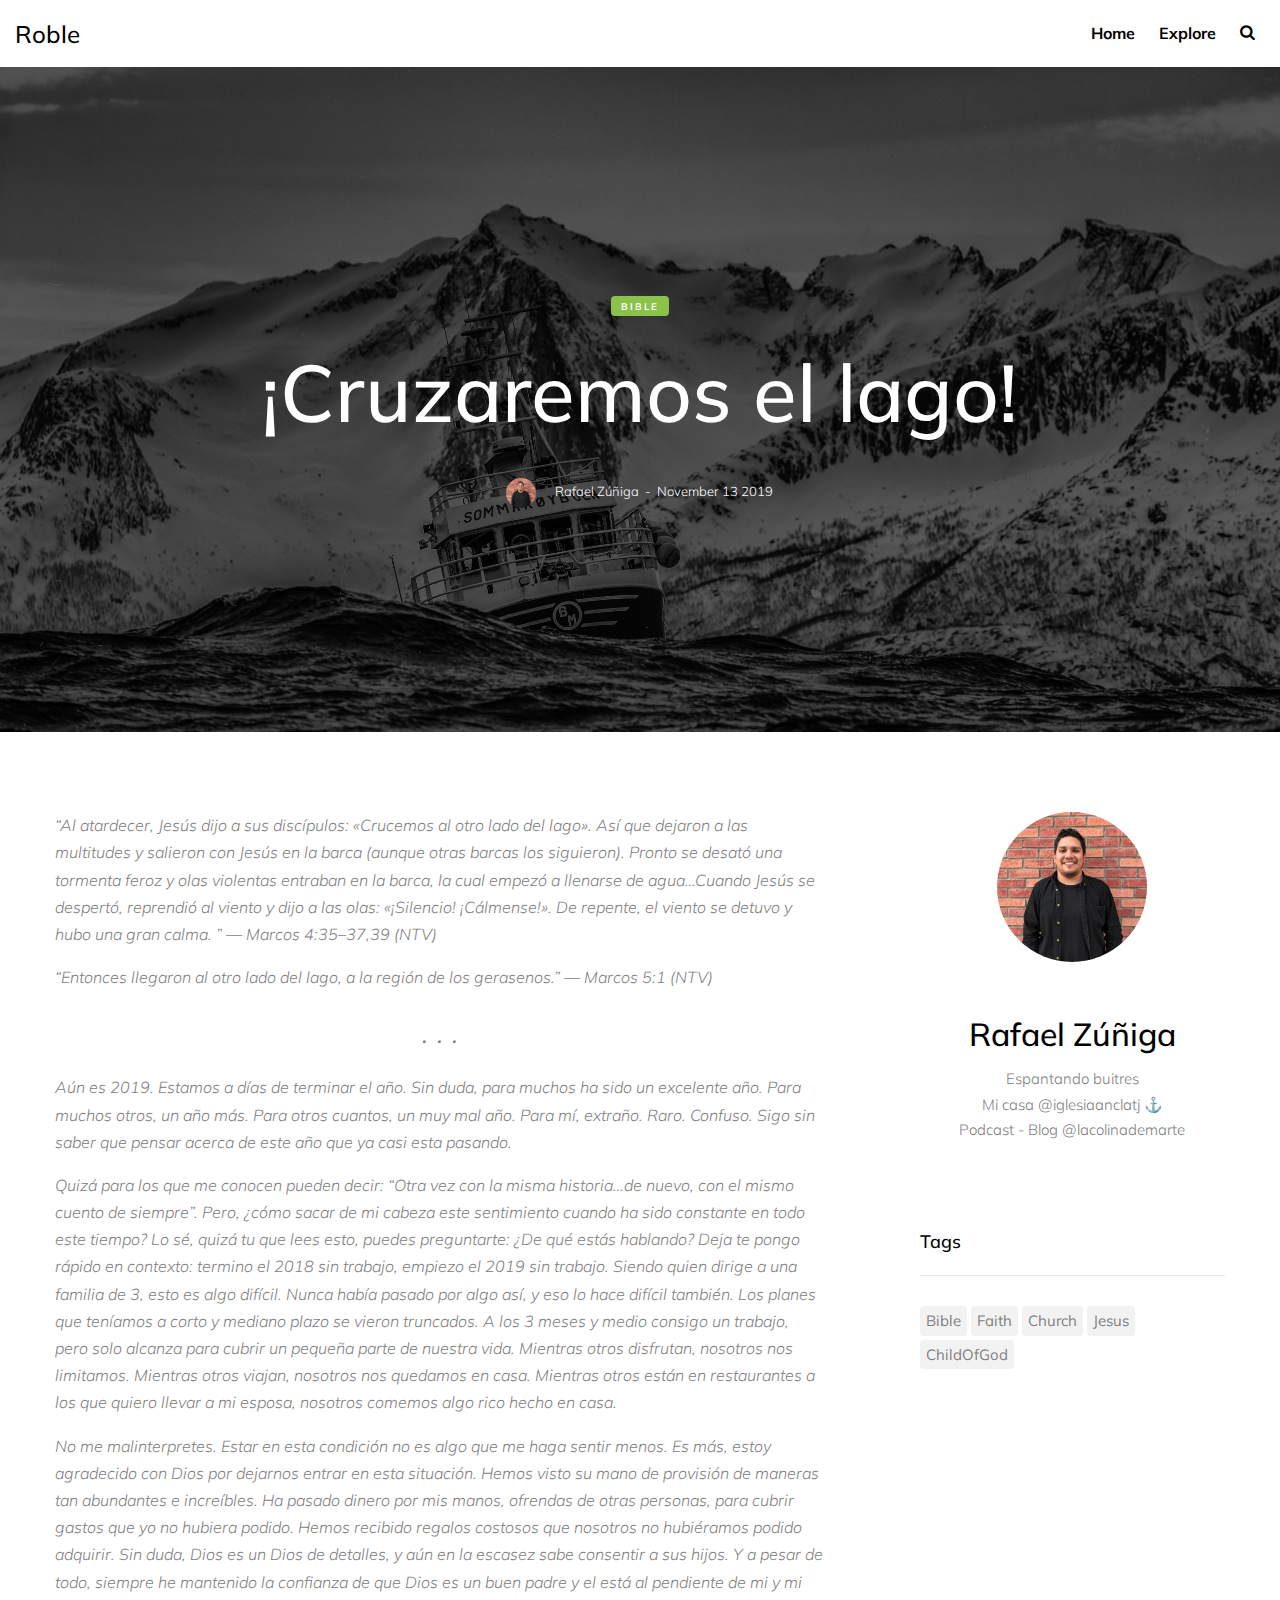
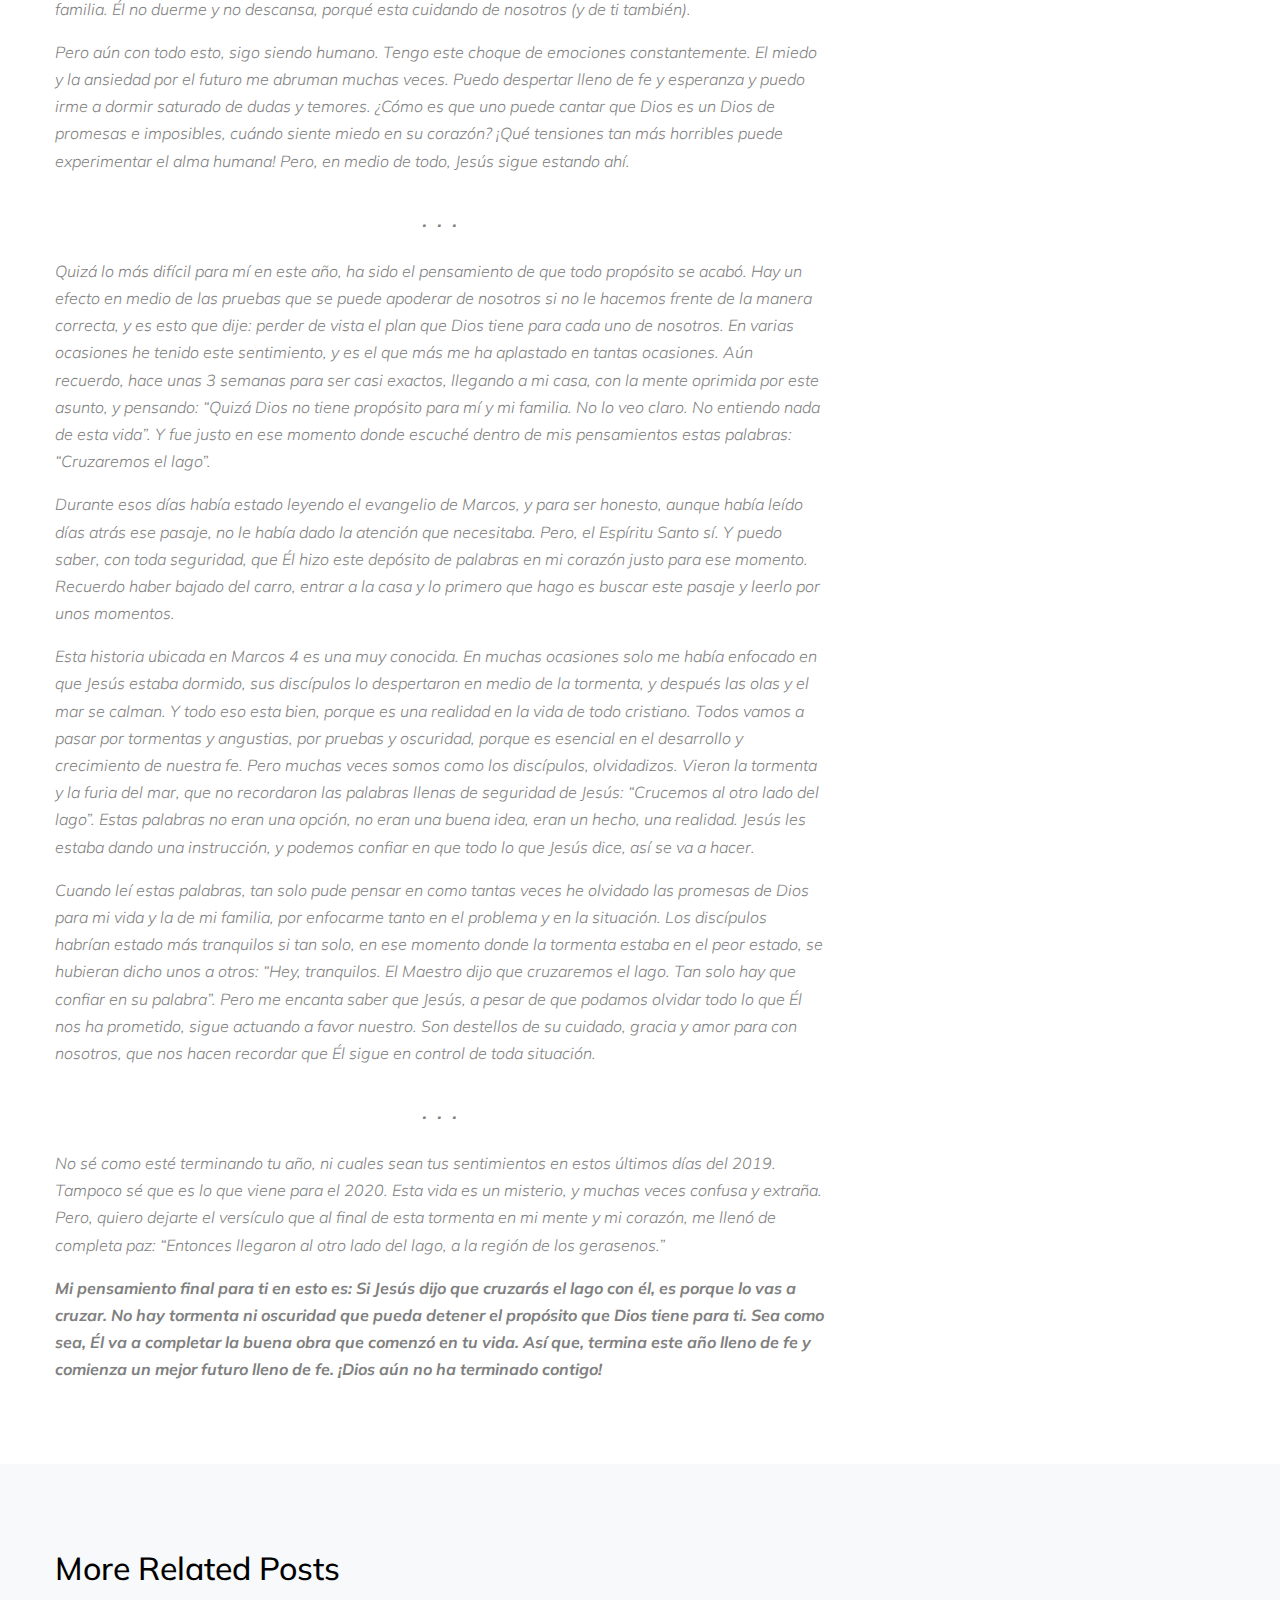
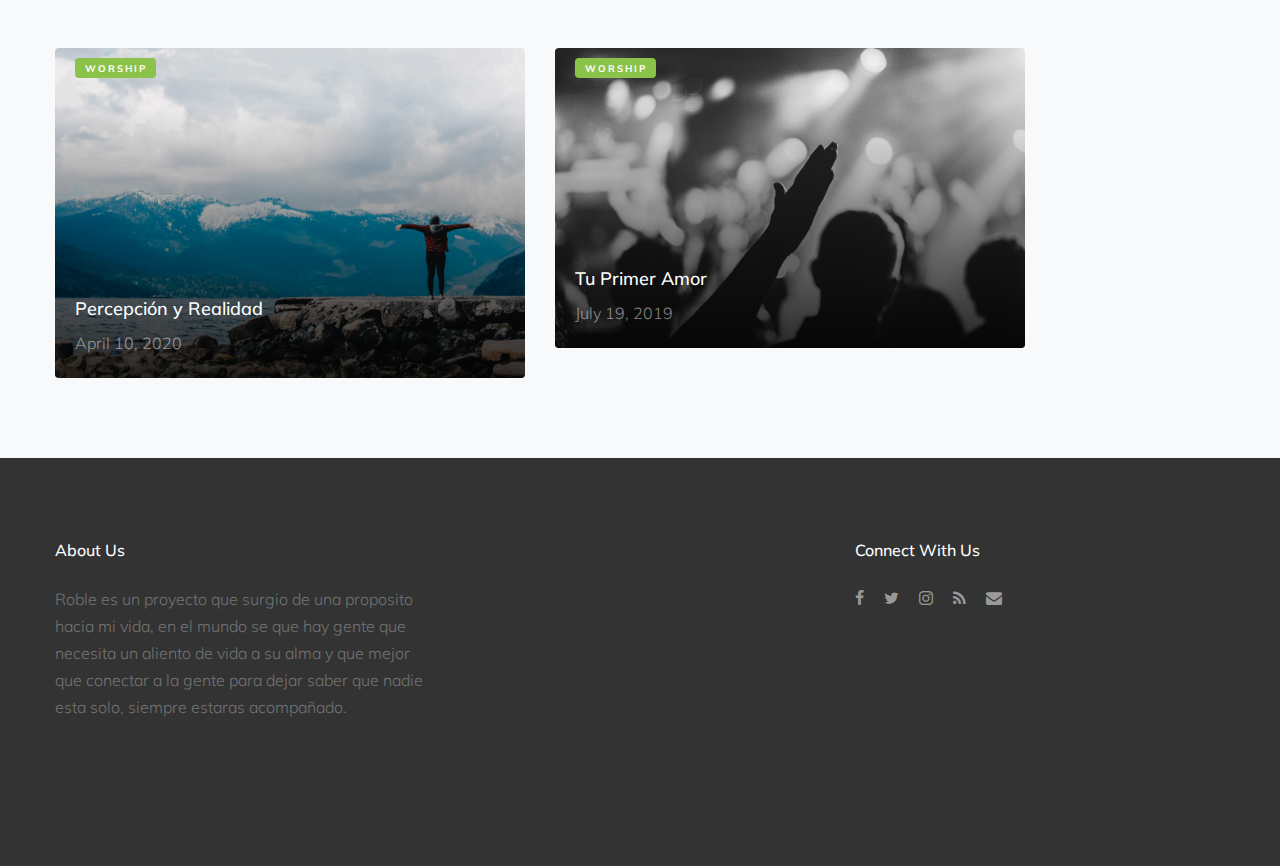
==== commit d7d4cbfd: "page update" ====
--- a/cruzaremosElLago.html
+++ b/cruzaremosElLago.html
@@ -47,18 +47,7 @@
             <a href="index.html" class="text-black h2 mb-0">Roble</a>
           </div>
 
-          <div class="col-8 text-right">
-            <nav class="site-navigation" role="navigation">
-              <ul class="site-menu js-clone-nav mr-auto d-none d-lg-block mb-0">
-                <li><a href="category.html">Home</a></li>
-                <li><a href="category.html">Politics</a></li>
-                <li><a href="category.html">Tech</a></li>
-                <li><a href="category.html">Entertainment</a></li>
-                <li><a href="category.html">Travel</a></li>
-                <li><a href="category.html">Sports</a></li>
-                <li class="d-none d-lg-inline-block"><a href="#" class="js-search-toggle"><span class="icon-search"></span></a></li>
-              </ul>
-            </nav>
+          <div class="col-8 text-right" id="nav">
             <a href="#" class="site-menu-toggle js-menu-toggle text-black d-inline-block d-lg-none"><span class="icon-menu h3"></span></a></div>
           </div>
 
@@ -136,53 +125,7 @@
             
 
 
-            <div class="pt-5">
-              <!-- <h3 class="mb-5">6 Comments</h3>
-              <ul class="comment-list">
-                <li class="comment">
-                  <div class="vcard">
-                    <img src="images/profileRafa.jpeg" alt="Image placeholder">
-                  </div>
-                  <div class="comment-body">
-                    <h3>Jean Doe</h3>
-                    <div class="meta">January 9, 2018 at 2:21pm</div>
-                    <p>Lorem ipsum dolor sit amet, consectetur adipisicing elit. Pariatur quidem laborum necessitatibus, ipsam impedit vitae autem, eum officia, fugiat saepe enim sapiente iste iure! Quam voluptas earum impedit necessitatibus, nihil?</p>
-                    <p><a href="#" class="reply rounded">Reply</a></p>
-                  </div>
-                </li> -->
-
-               
-                  
-
-              <!-- END comment-list -->
-              
-              <!-- <div class="comment-form-wrap pt-5">
-                <h3 class="mb-5">Leave a comment</h3>
-                <form action="#" class="p-5 bg-light">
-                  <div class="form-group">
-                    <label for="name">Name *</label>
-                    <input type="text" class="form-control" id="name">
-                  </div>
-                  <div class="form-group">
-                    <label for="email">Email *</label>
-                    <input type="email" class="form-control" id="email">
-                  </div>
-                  <div class="form-group">
-                    <label for="website">Website</label>
-                    <input type="url" class="form-control" id="website">
-                  </div>
-
-                  <div class="form-group">
-                    <label for="message">Message</label>
-                    <textarea name="" id="message" cols="30" rows="10" class="form-control"></textarea>
-                  </div>
-                  <div class="form-group">
-                    <input type="submit" value="Post Comment" class="btn btn-primary">
-                  </div>
-
-                </form>
-              </div> -->
-            </div>
+            
 
           </div>
 
@@ -198,22 +141,8 @@
               </form>
             </div>
             <!-- END sidebar-box -->
-            <div class="sidebar-box">
-              <div class="bio text-center">
-                <img src="images/profileRafa.jpeg" alt="Image Placeholder" class="img-fluid mb-5">
-                <div class="bio-body">
-                  <h2>Rafael Zúñiga</h2>
-                    <a>Espantando buitres</a> <br>
-                    <a href="https://www.instagram.com/iglesiaanclatj/?hl=es" style="color: gray;">Mi casa @iglesiaanclatj ⚓️</a> <br>
-                    <a style="color: gray;" href="https://www.instagram.com/lacolinademarte/?hl=es">Podcast - Blog @lacolinademarte</a> <br>
-                  <p class="social">
-                    <a href="#" class="p-2"><span class="fa fa-facebook"></span></a>
-                    <a href="#" class="p-2"><span class="fa fa-twitter"></span></a>
-                    <a href="#" class="p-2"><span class="fa fa-instagram"></span></a>
-                    <a href="#" class="p-2"><span class="fa fa-youtube-play"></span></a>
-                  </p>
-                </div>
-              </div>
+            <div id="rafaProfile">
+              
             </div>
             <!-- END sidebar-box -->  
             <!-- END sidebar-box -->
@@ -278,69 +207,10 @@
 
       </div>
     </div>
-
-
-    <div class="site-section bg-lightx">
-      <div class="container">
-        <div class="row justify-content-center text-center">
-          <div class="col-md-5">
-            <div class="subscribe-1 ">
-              <h2>Subscribe to our newsletter</h2>
-              <p class="mb-5">Lorem ipsum dolor sit amet, consectetur adipisicing elit. Sit nesciunt error illum a explicabo, ipsam nostrum.</p>
-              <form action="#" class="d-flex">
-                <input type="text" class="form-control" placeholder="Enter your email address">
-                <input type="submit" class="btn btn-primary" value="Subscribe">
-              </form>
-            </div>
-          </div>
-        </div>
-      </div>
-    </div>
-    
-    
-    <div class="site-footer">
-      <div class="container">
-        <div class="row mb-5">
-          <div class="col-md-4">
-            <h3 class="footer-heading mb-4">About Us</h3>
-            <p>Roble es un proyecto que surgio de una proposito hacia 
-              mi vida, en el mundo se que hay gente que necesita un aliento 
-              de vida a su alma y que mejor que conectar a la gente para dejar 
-              saber que nadie esta solo, siempre estaras acompañado.</p>
-          </div>
-          <div class="col-md-3 ml-auto">
-            <!-- <h3 class="footer-heading mb-4">Navigation</h3> -->
-            <ul class="list-unstyled float-left mr-5">
-              <li><a href="#">About Us</a></li>
-              <li><a href="#">Advertise</a></li>
-              <li><a href="#">Careers</a></li>
-              <li><a href="#">Subscribes</a></li>
-            </ul>
-            <ul class="list-unstyled float-left">
-              <li><a href="#">Travel</a></li>
-              <li><a href="#">Lifestyle</a></li>
-              <li><a href="#">Sports</a></li>
-              <li><a href="#">Nature</a></li>
-            </ul>
-          </div>
-          <div class="col-md-4">
-            
-
-            <div>
-              <h3 class="footer-heading mb-4">Connect With Us</h3>
-              <p>
-                <a href="#"><span class="icon-facebook pt-2 pr-2 pb-2 pl-0"></span></a>
-                <a href="https://twitter.com/SergioN35065915"><span class="icon-twitter p-2"></span></a>
-                <a href="https://www.instagram.com/sergio_navarro2501/"><span class="icon-instagram p-2"></span></a>
-                <a href="#"><span class="icon-rss p-2"></span></a>
-                <a href="#"><span class="icon-envelope p-2"></span></a>
-              </p>
-            </div>
-          </div>
-        </div>
-        
-      </div>
-    </div>
+    
+  <div id="footer">
+
+  </div>
     
   </div>
 
@@ -358,7 +228,17 @@
 
   <script src="js/main.js"></script>
 
-
+<script>
+  $(function(){
+    $('#footer').load('footer.html');
+  })
+  $(function(){
+    $('#rafaProfile').load('rafaProfile.html');
+  })
+  $(function(){
+    $('#nav').load('nav.html');
+  })
+</script>
     
   </body>
 </html>
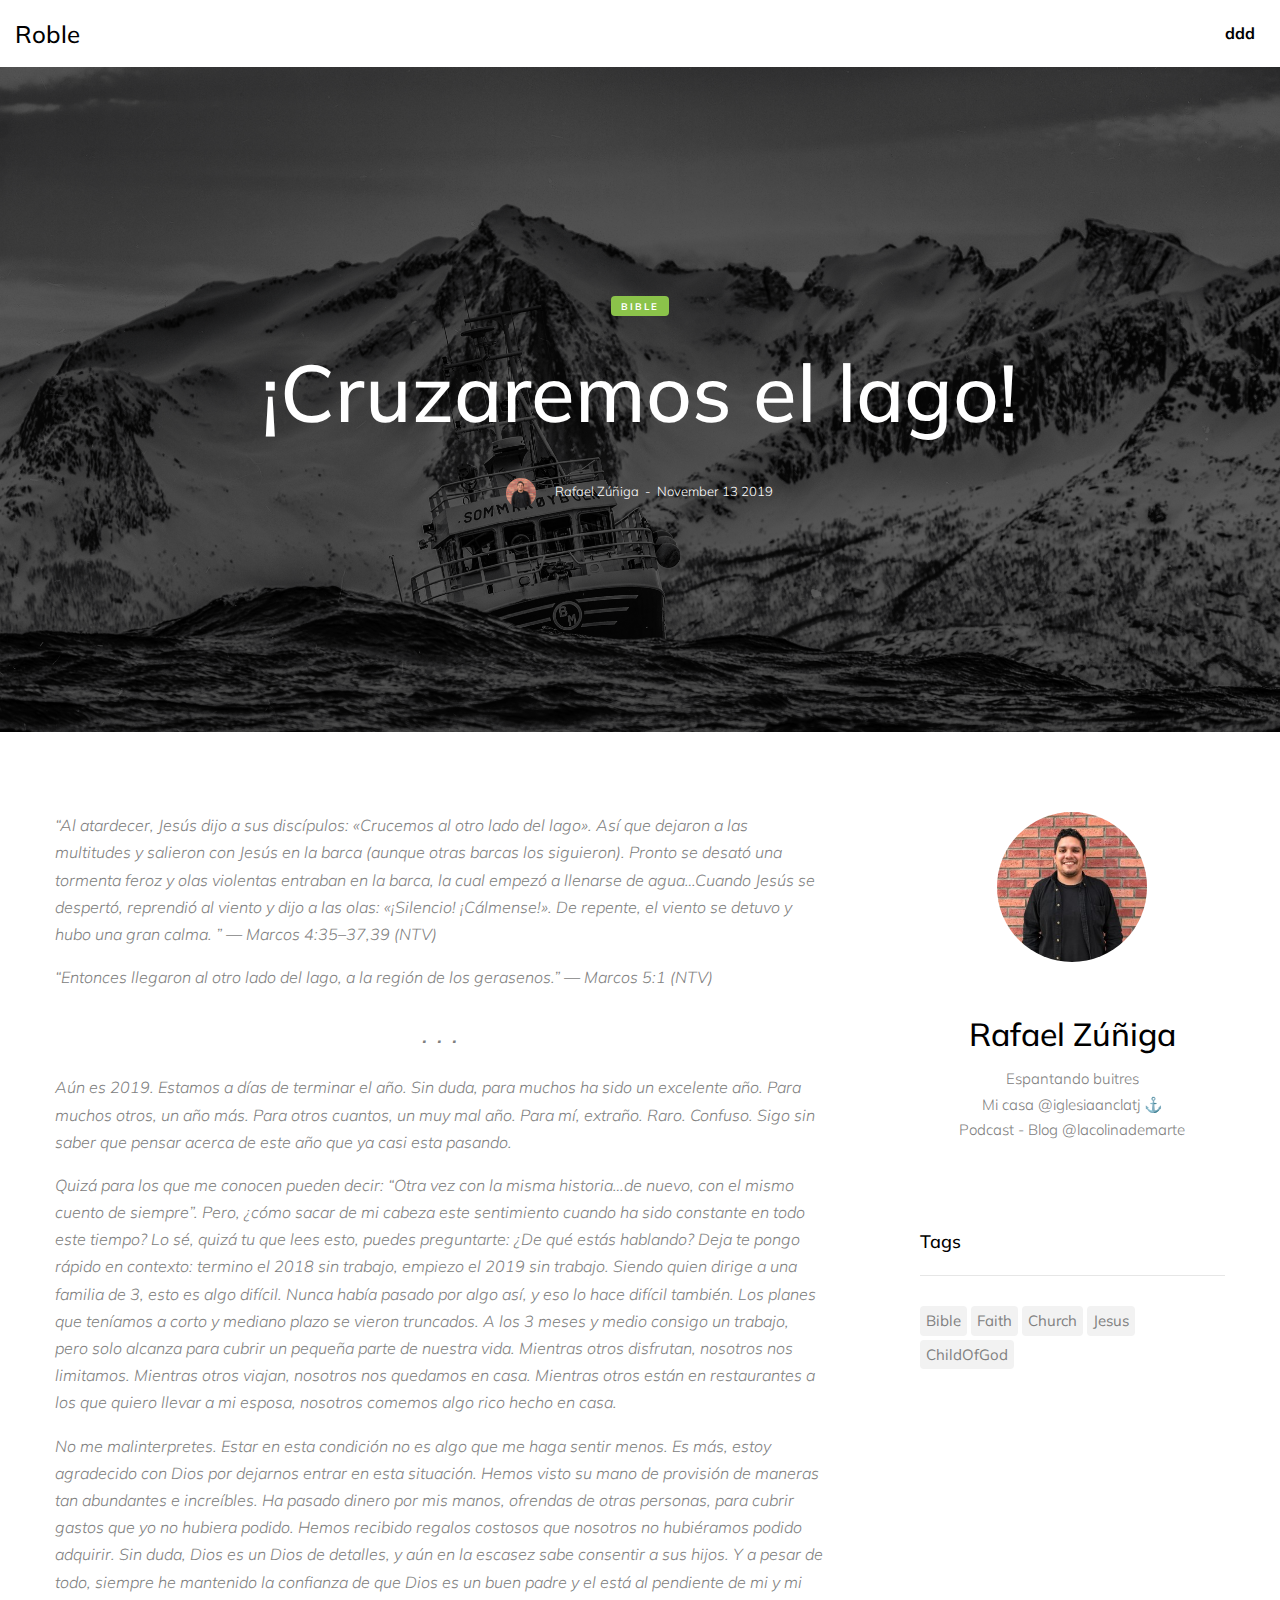
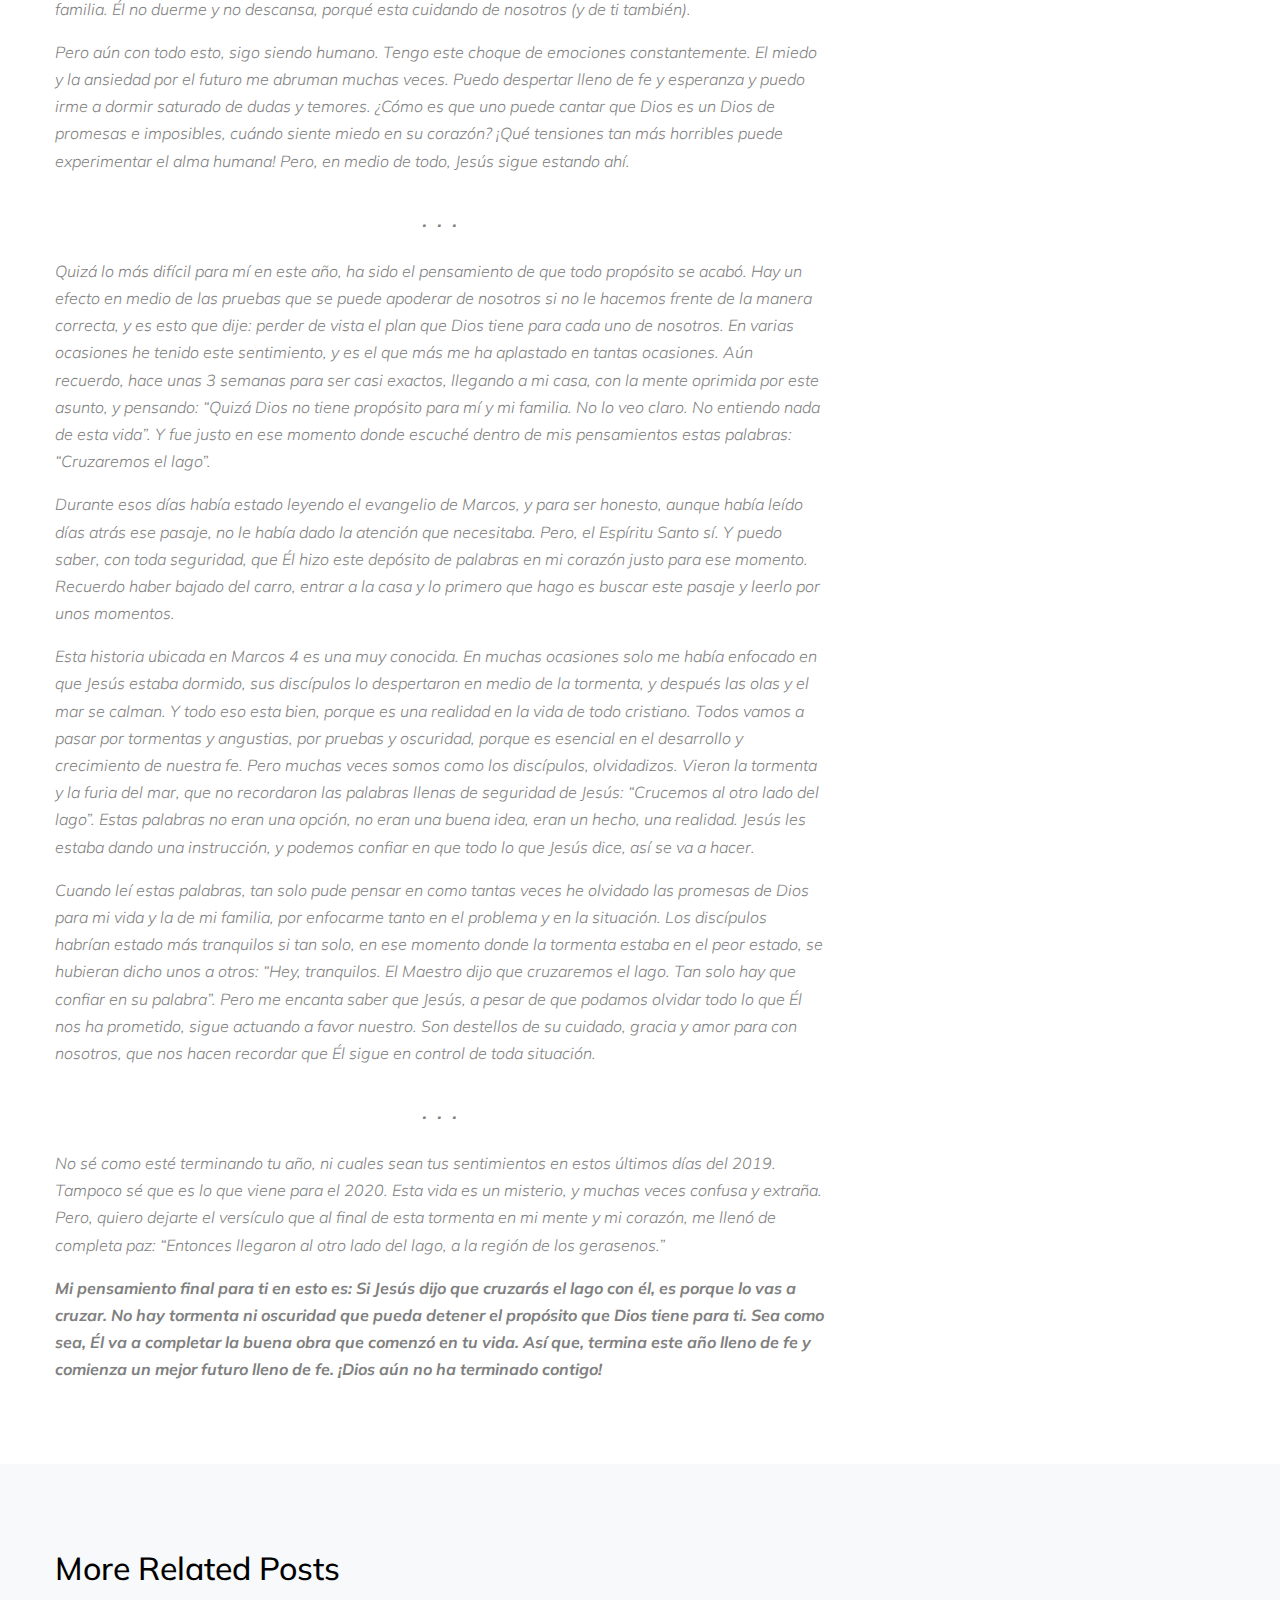
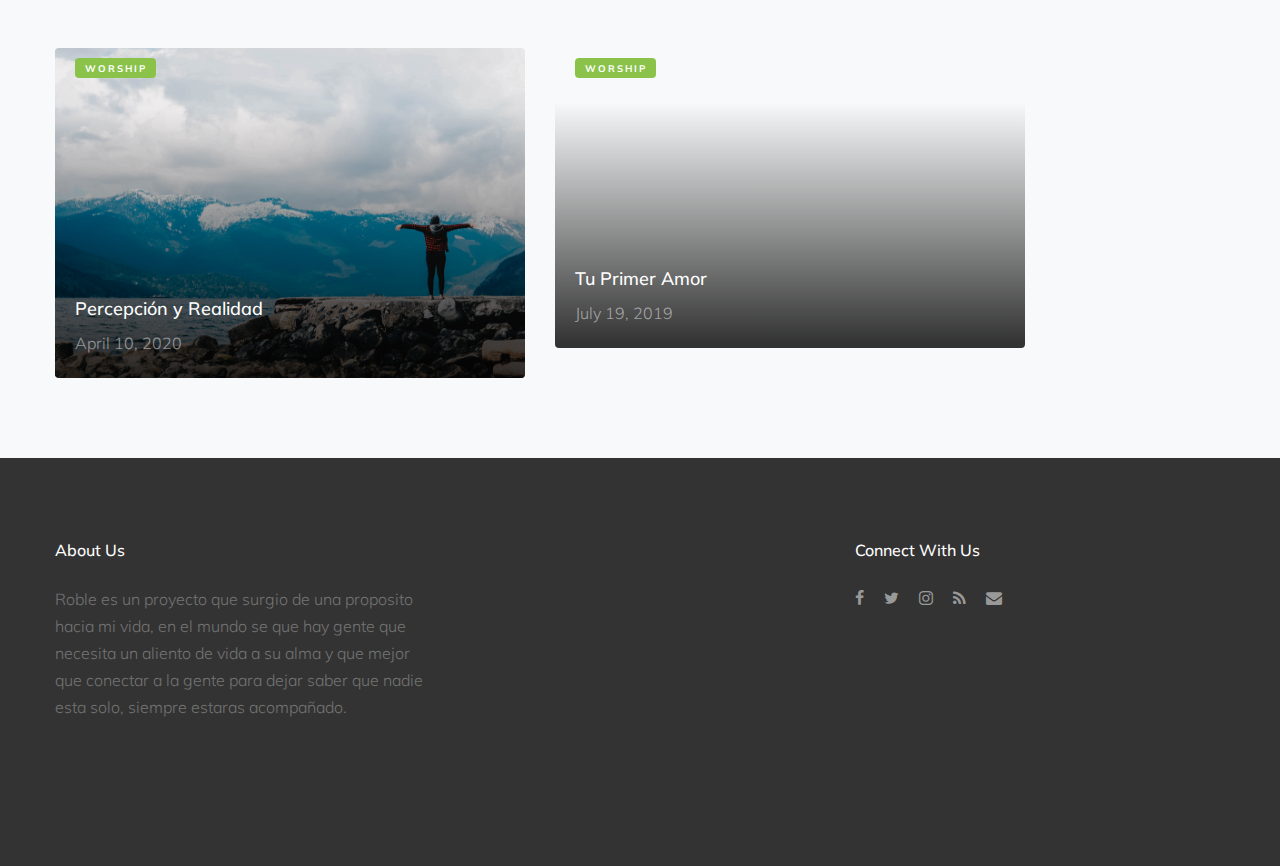
==== commit 365e5573: "blog update" ====
--- a/cruzaremosElLago.html
+++ b/cruzaremosElLago.html
@@ -47,7 +47,10 @@
             <a href="index.html" class="text-black h2 mb-0">Roble</a>
           </div>
 
-          <div class="col-8 text-right" id="nav">
+          <div class="col-8 text-right">
+            <nav class="site-navigation" role="navigation" id="nav">
+              
+            </nav>
             <a href="#" class="site-menu-toggle js-menu-toggle text-black d-inline-block d-lg-none"><span class="icon-menu h3"></span></a></div>
           </div>
 
@@ -190,7 +193,7 @@
 
           <div class="col-md-5 order-md-2">
             
-            <a href="firstlove.html.html" class="hentry img-2 v-height mb30 gradient" style="background-image: url('images/worship.jpg');">
+            <a href="firstlove.html" class="hentry img-2 v-height mb30 gradient" style="background-image: url('https://source.unsplash.com/lf8nwCdrx00');">
               <span class="post-category text-white bg-success">Worship</span>
               <div class="text text-sm">
                 <h2>Tu Primer Amor</h2>
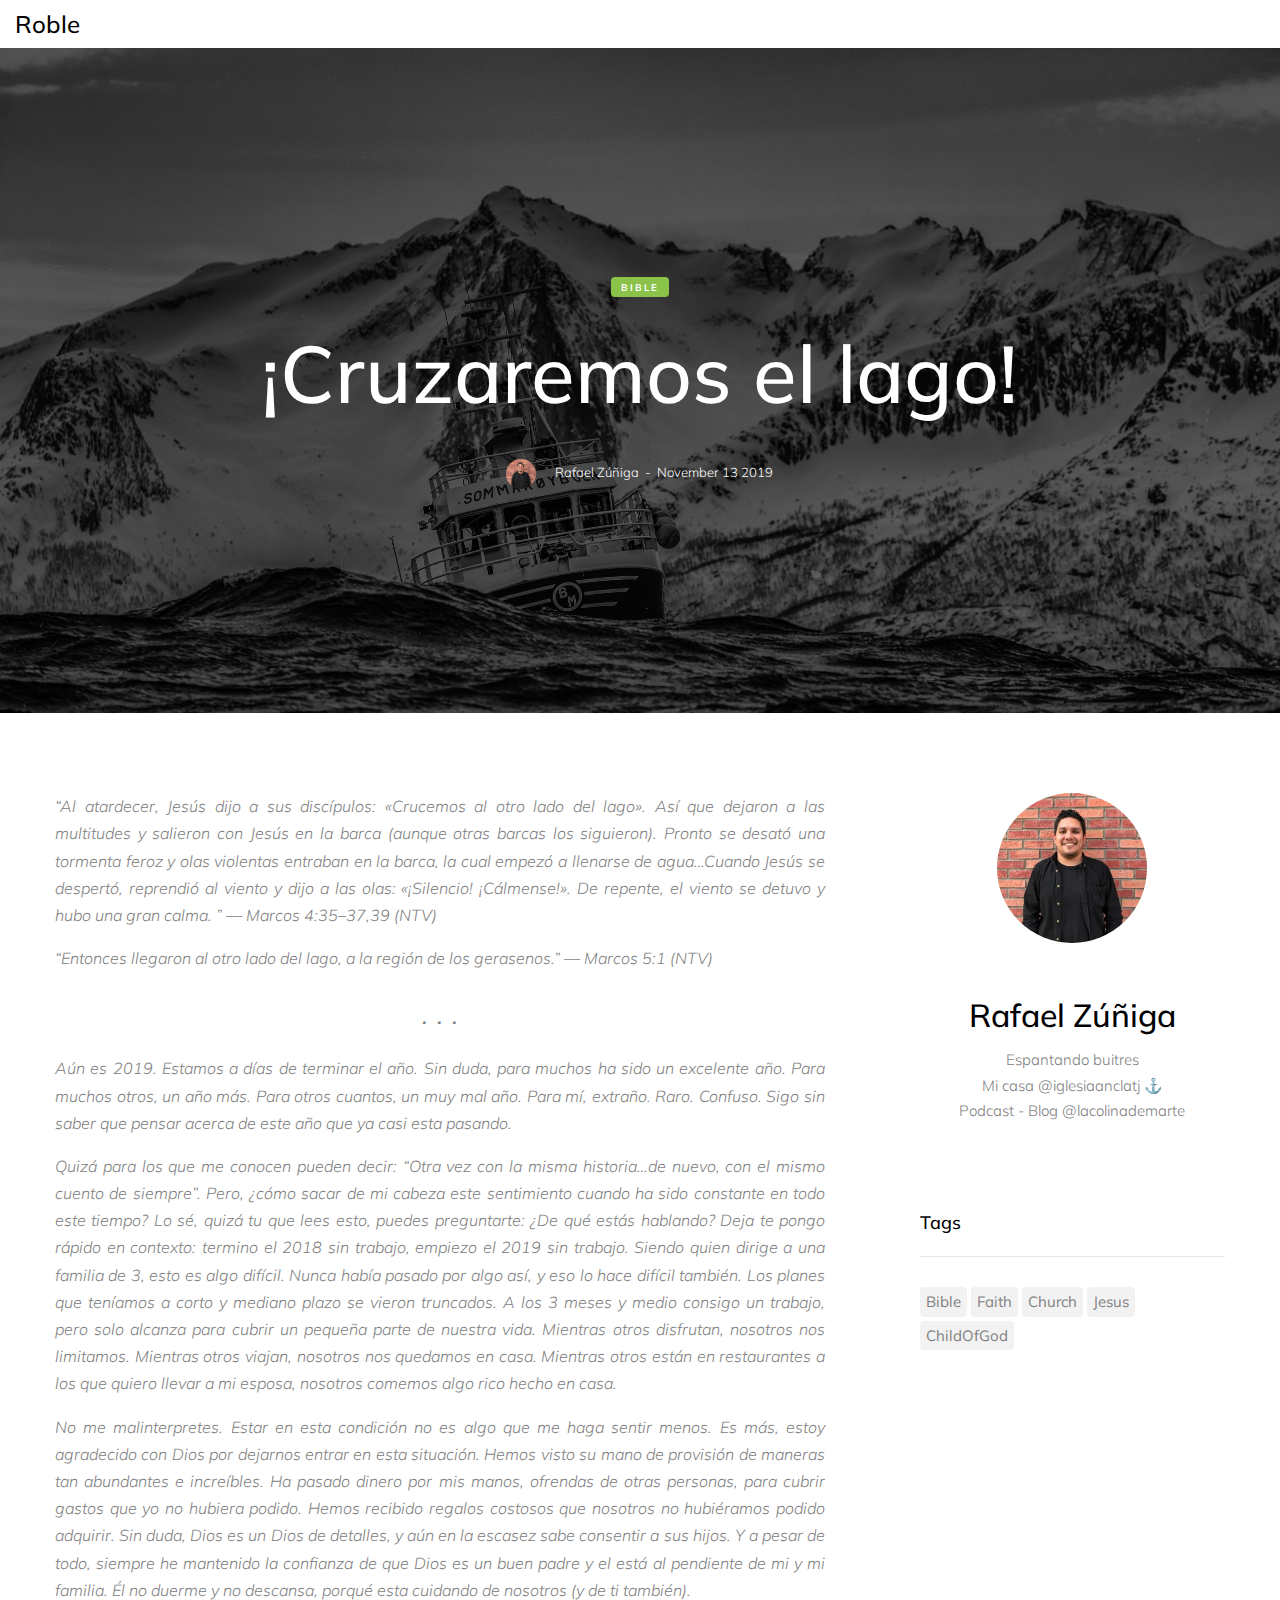
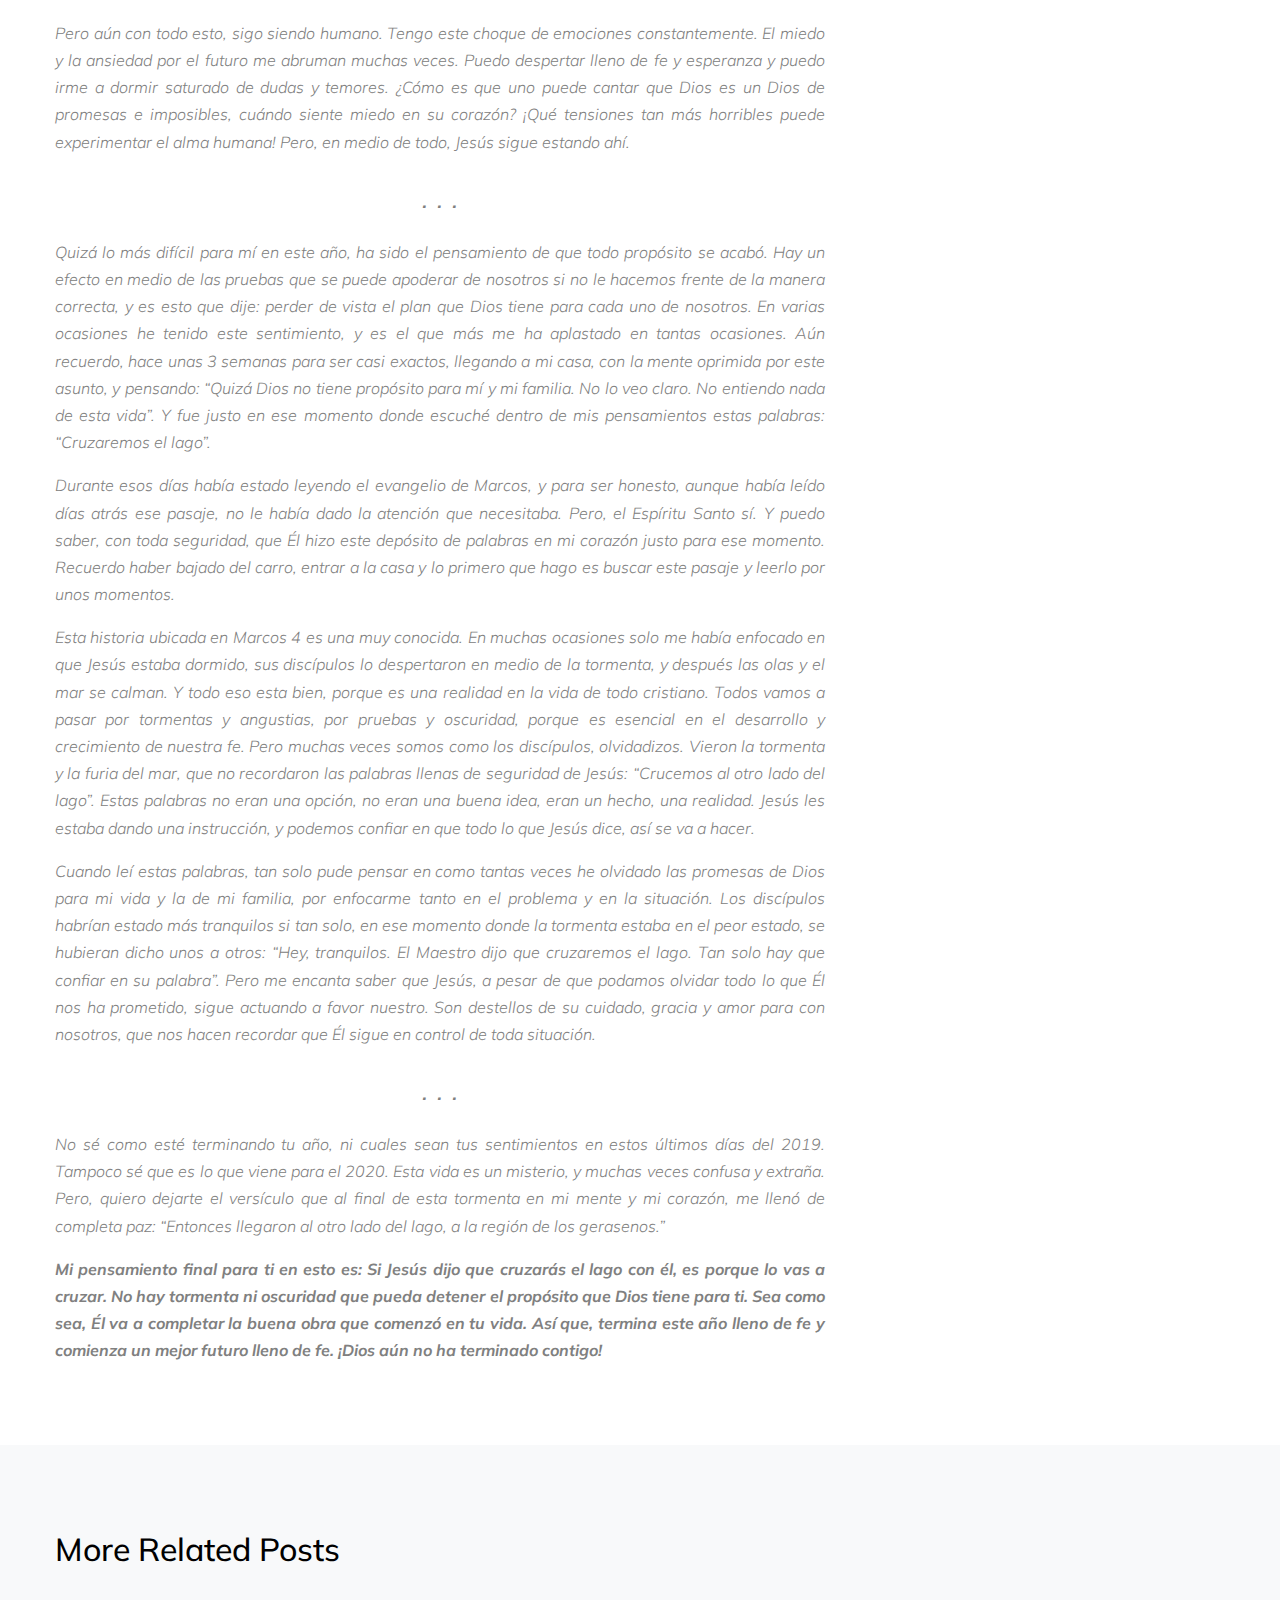
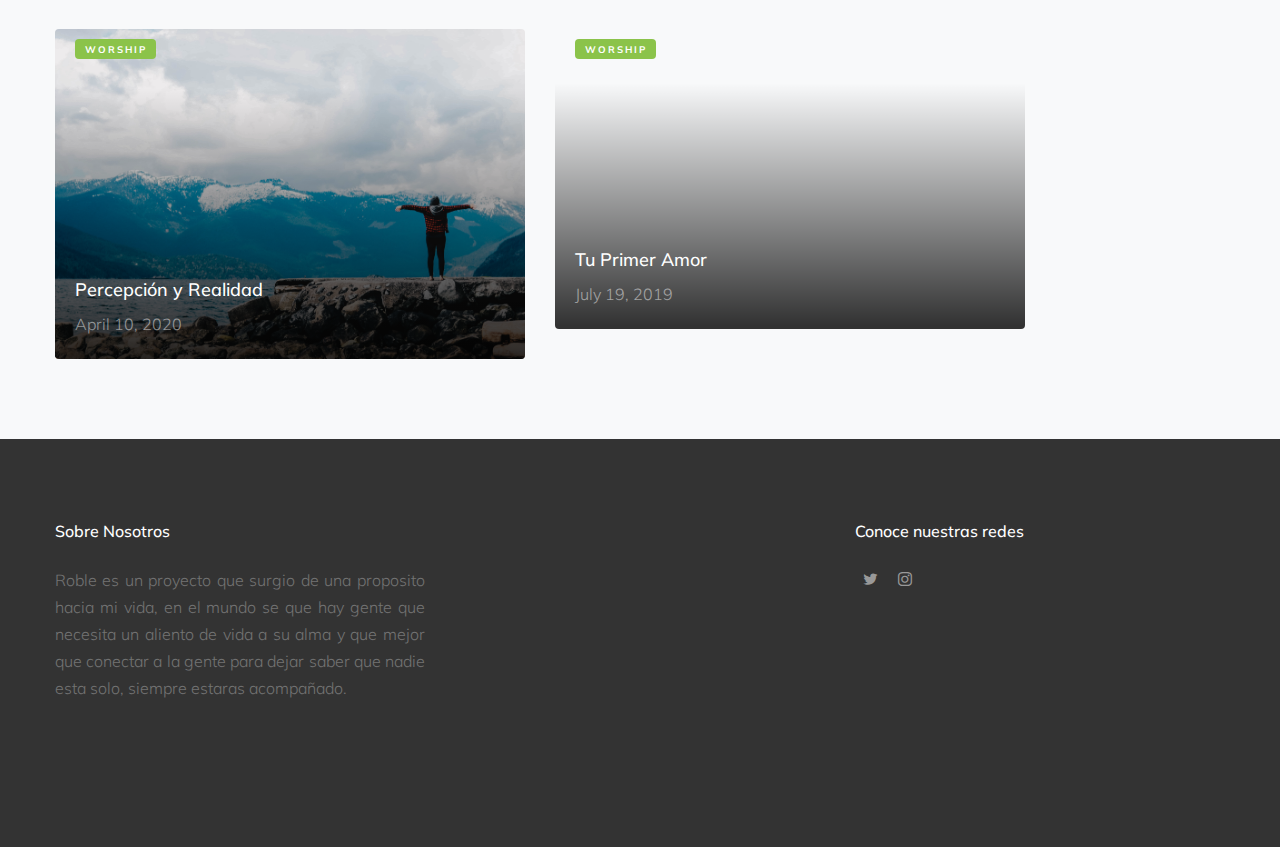
==== commit 4b3fc3da: "update" ====
--- a/cruzaremosElLago.html
+++ b/cruzaremosElLago.html
@@ -249,4 +249,7 @@
     .italic {
         font-style: italic;
     }
+    body {
+      text-align: justify !important;
+    }
 </style>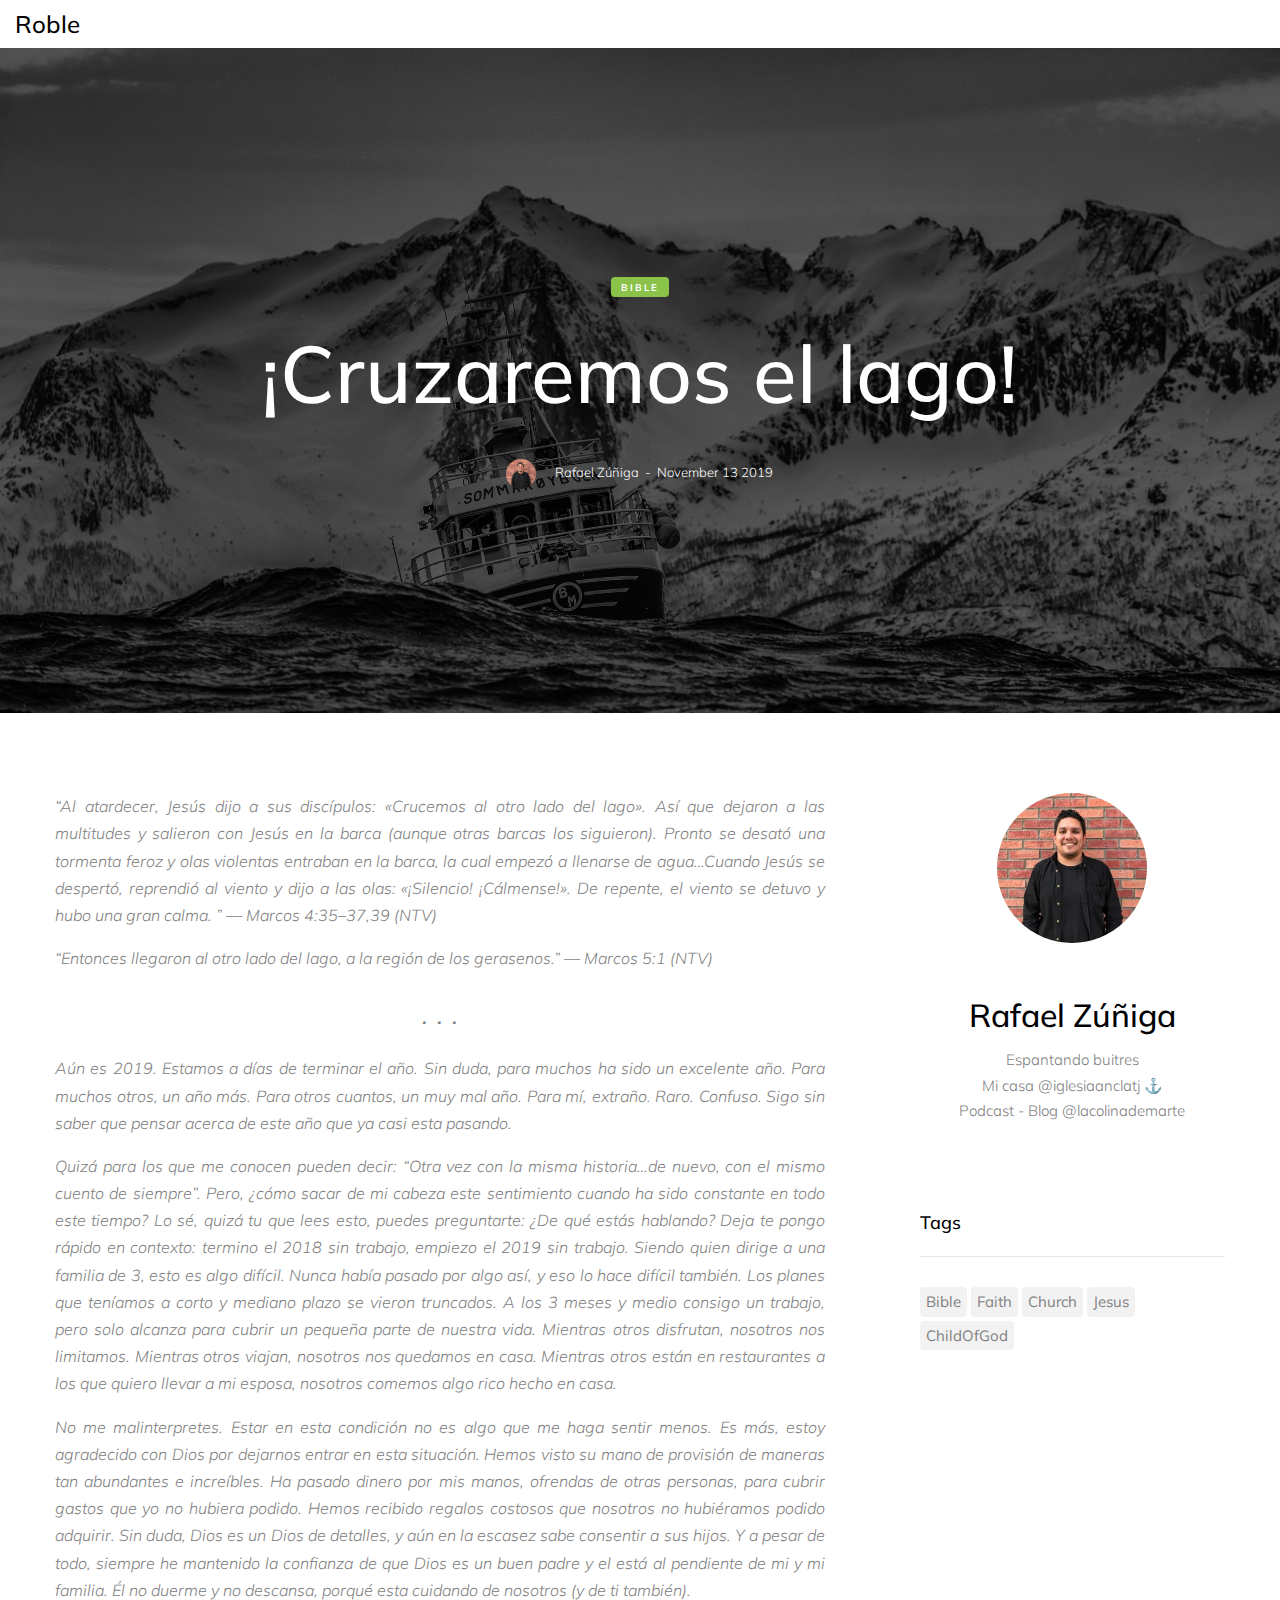
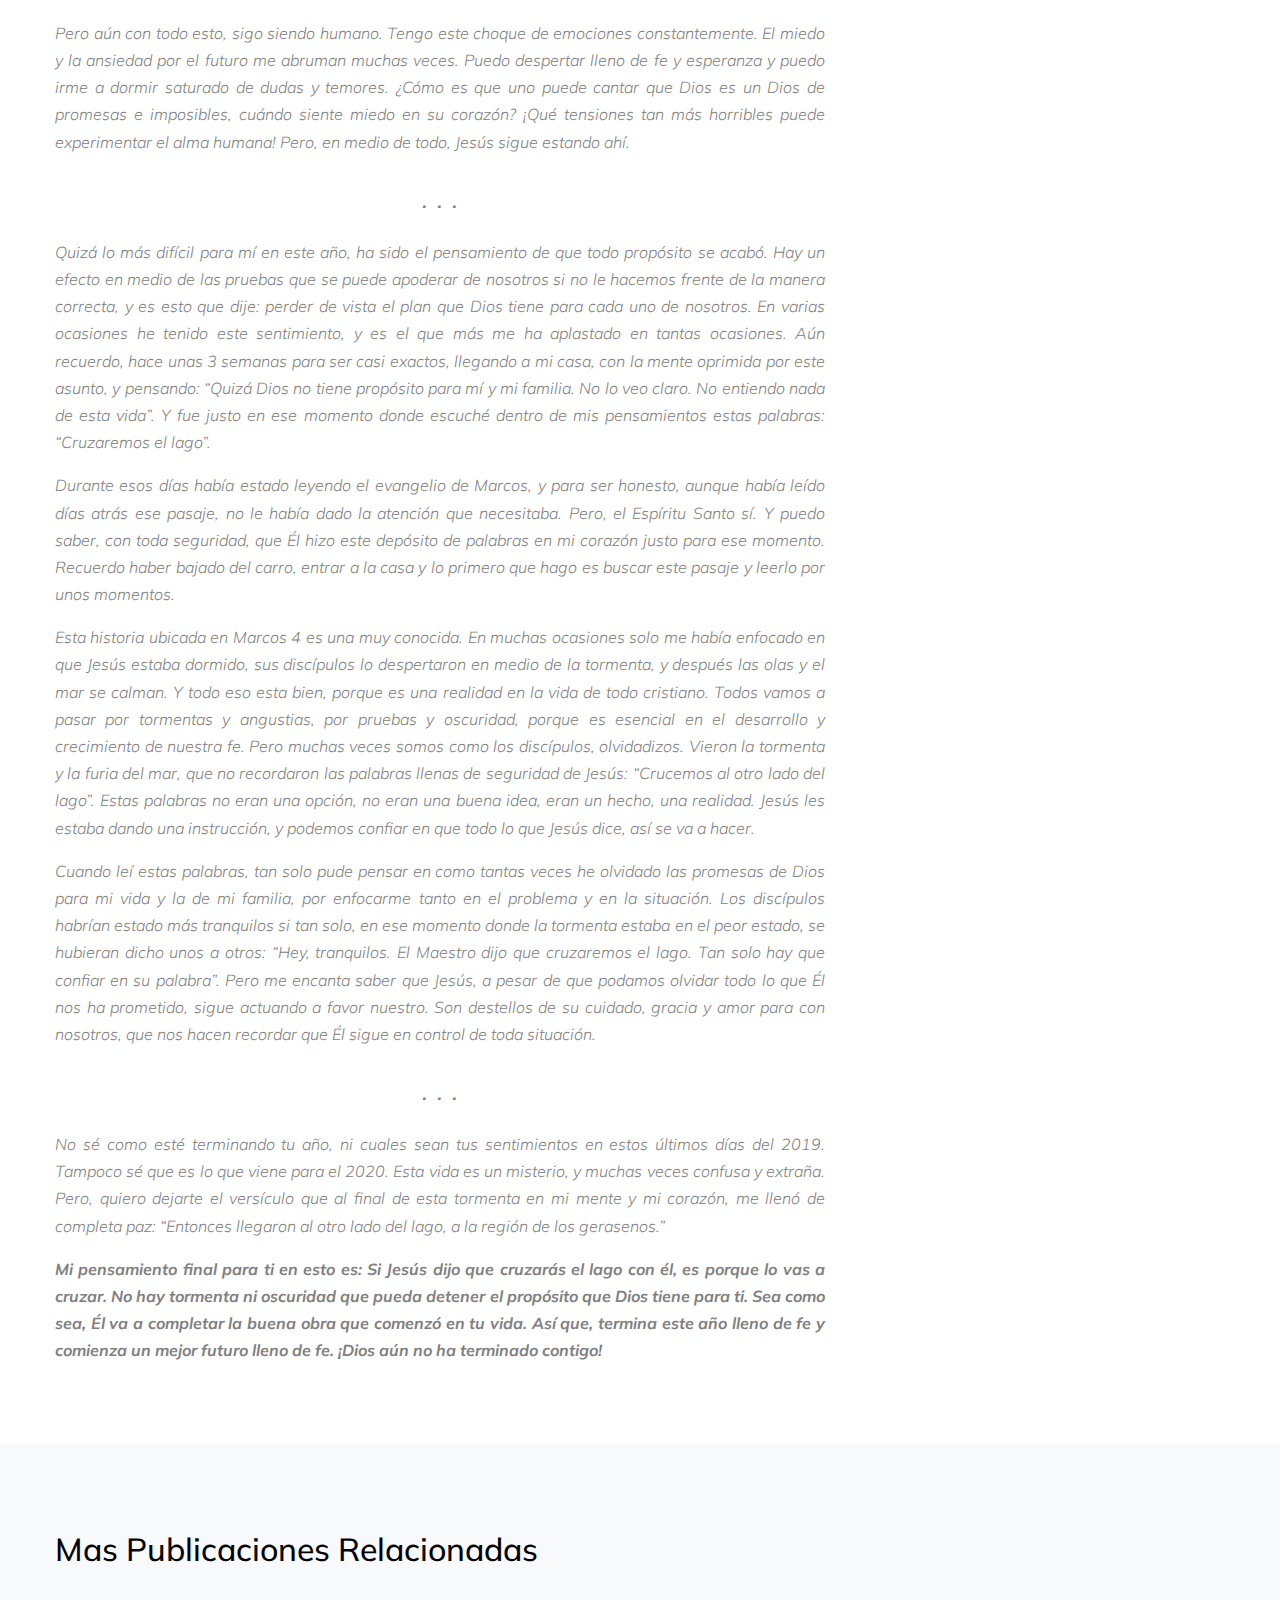
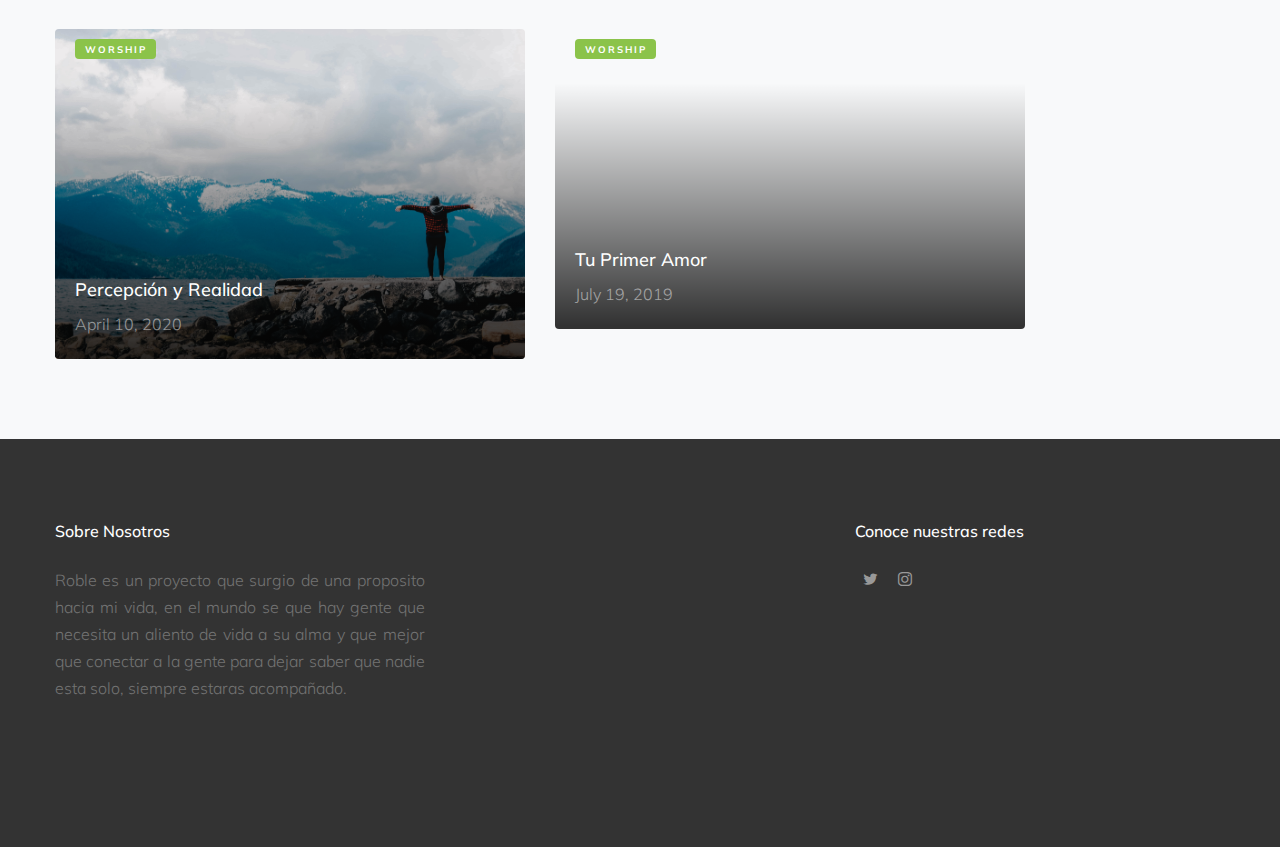
==== commit 49ba3ccc: "update" ====
--- a/cruzaremosElLago.html
+++ b/cruzaremosElLago.html
@@ -174,7 +174,7 @@
 
         <div class="row mb-5">
           <div class="col-12">
-            <h2>More Related Posts</h2>
+            <h2 style="text-align: left !important;">Mas Publicaciones Relacionadas</h2>
           </div>
         </div>
 
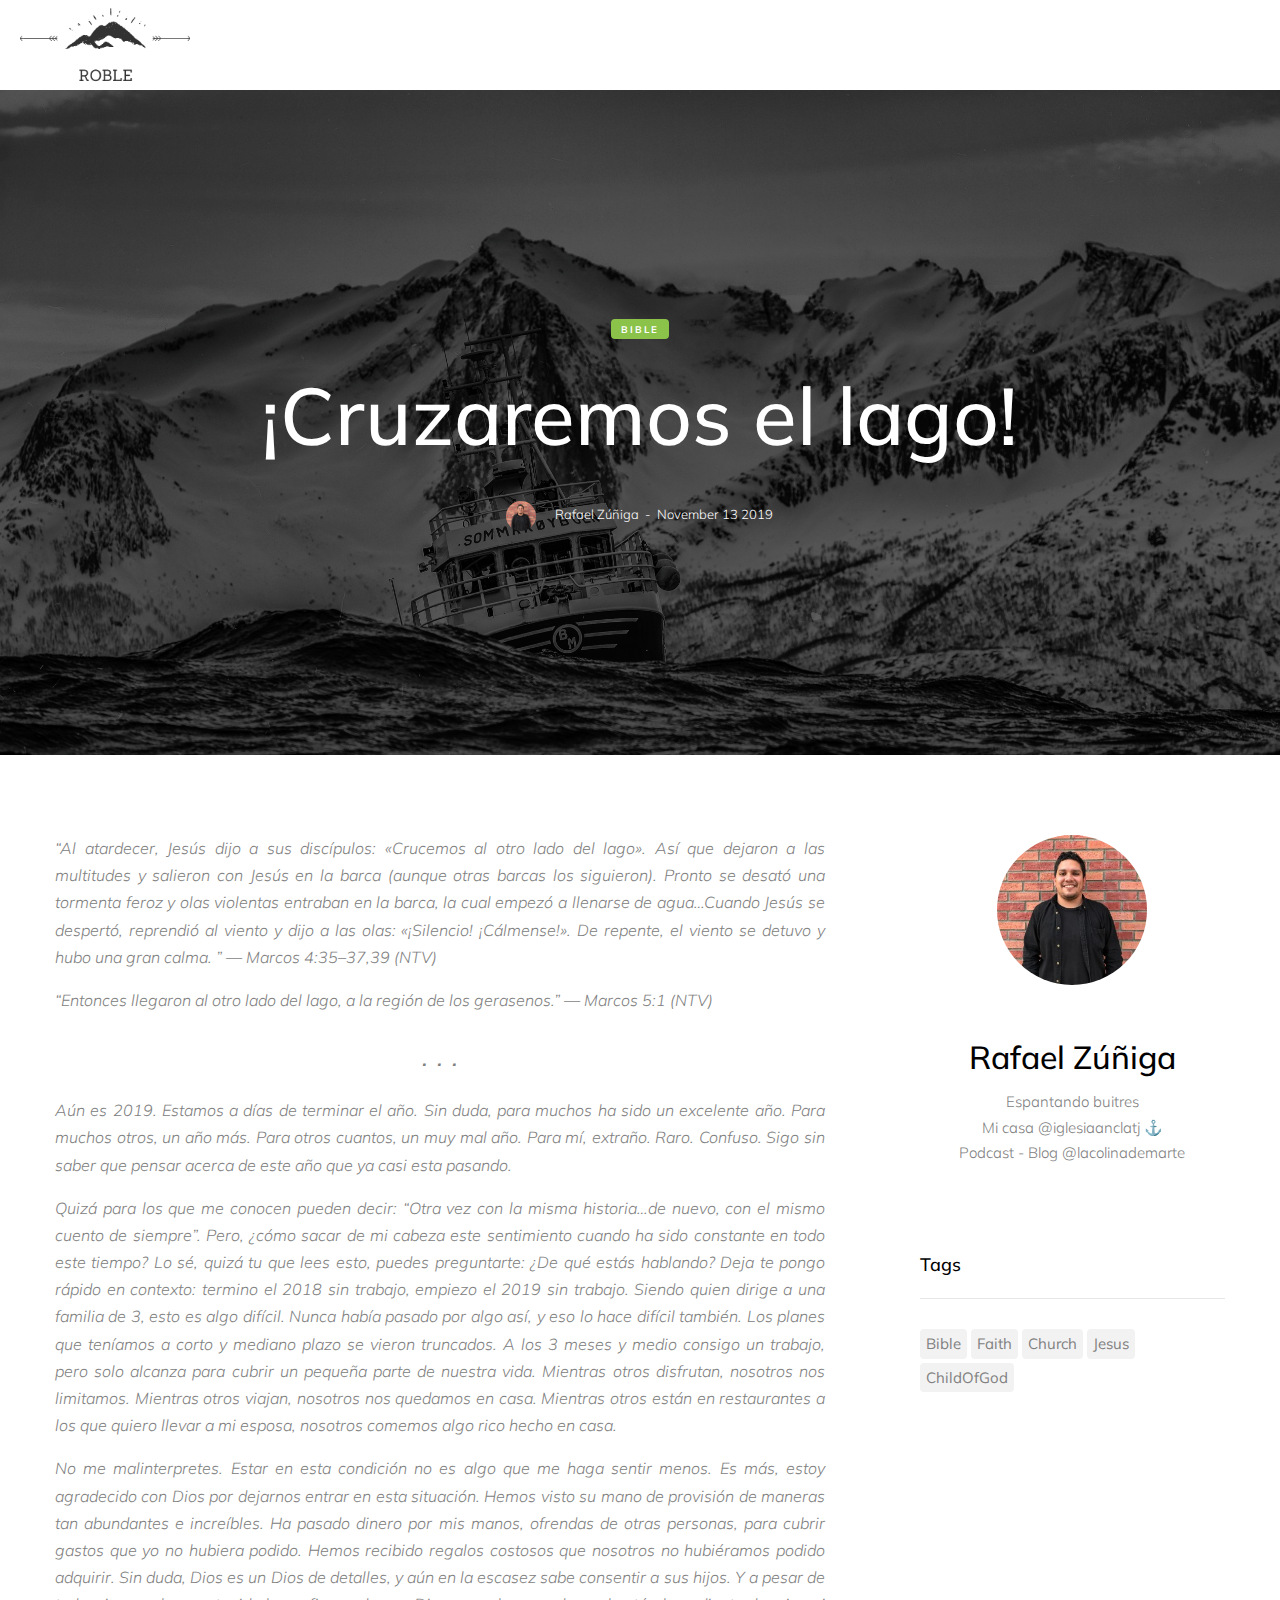
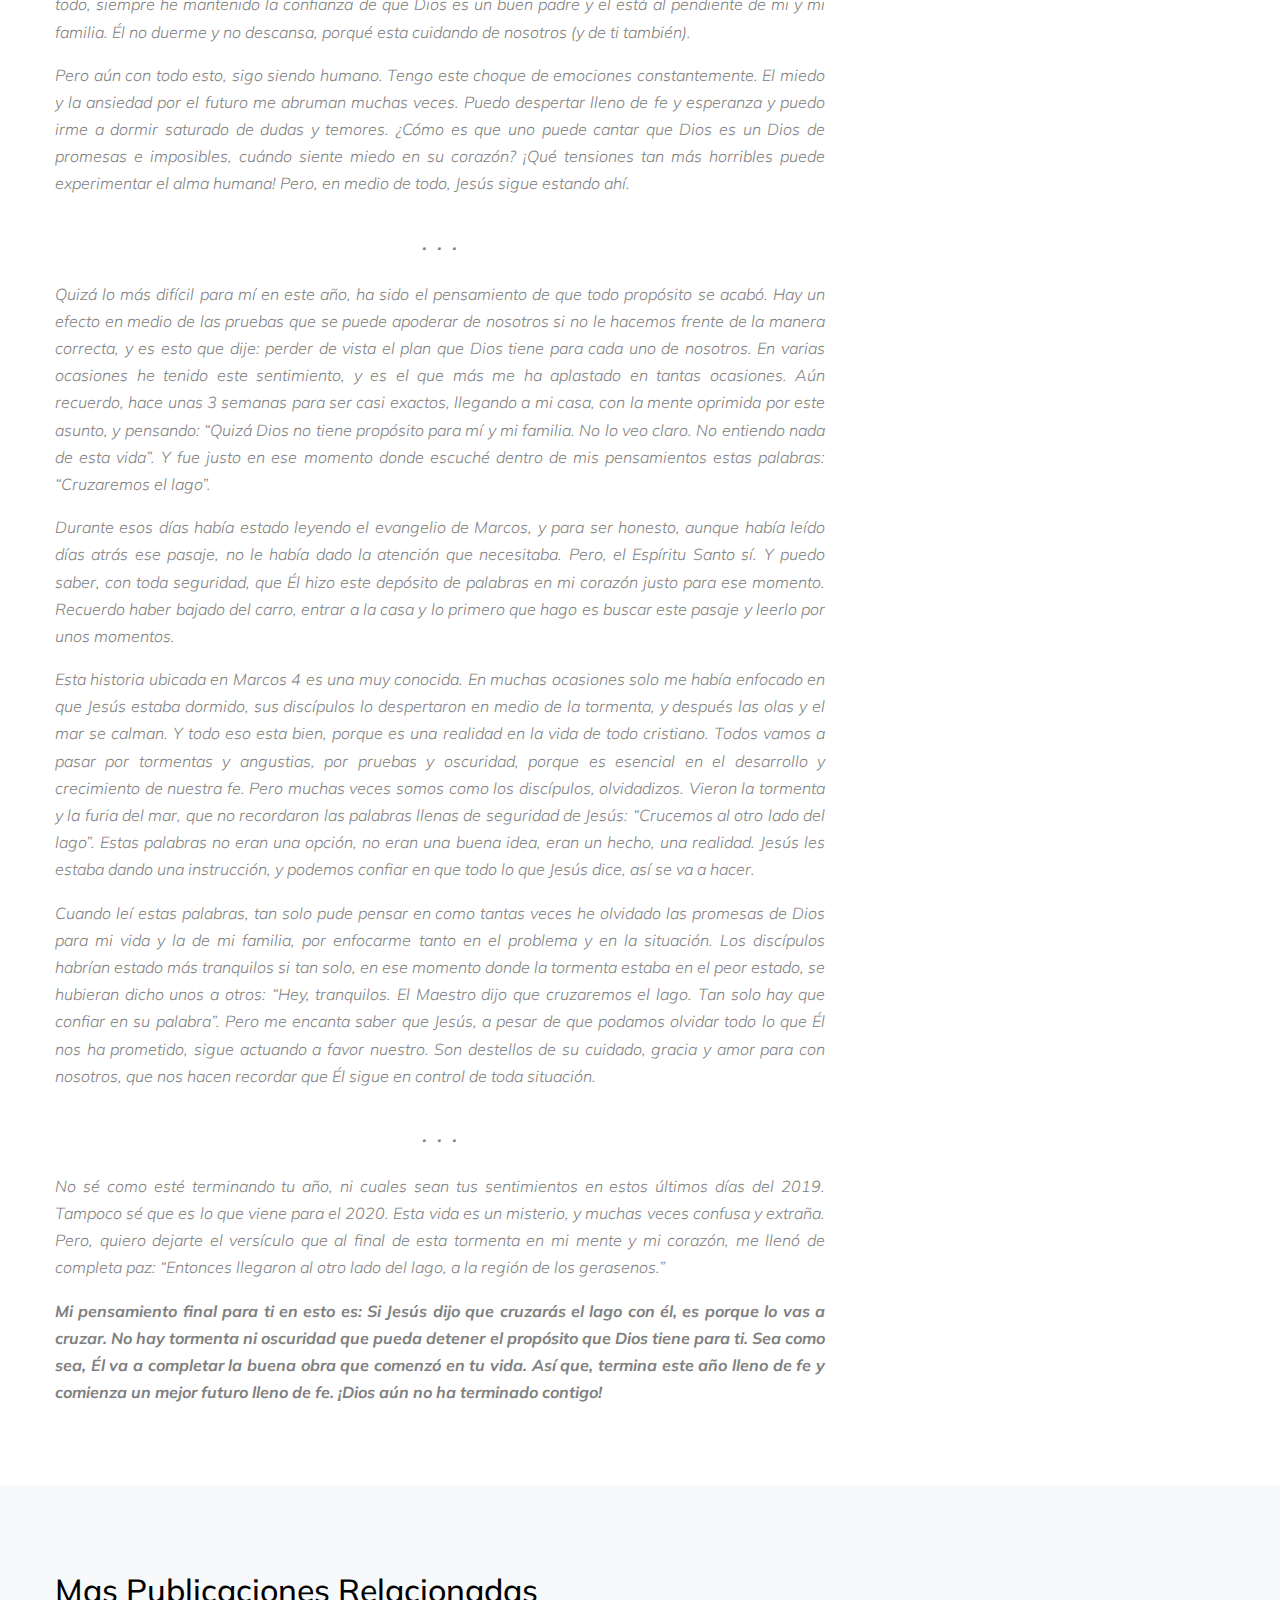
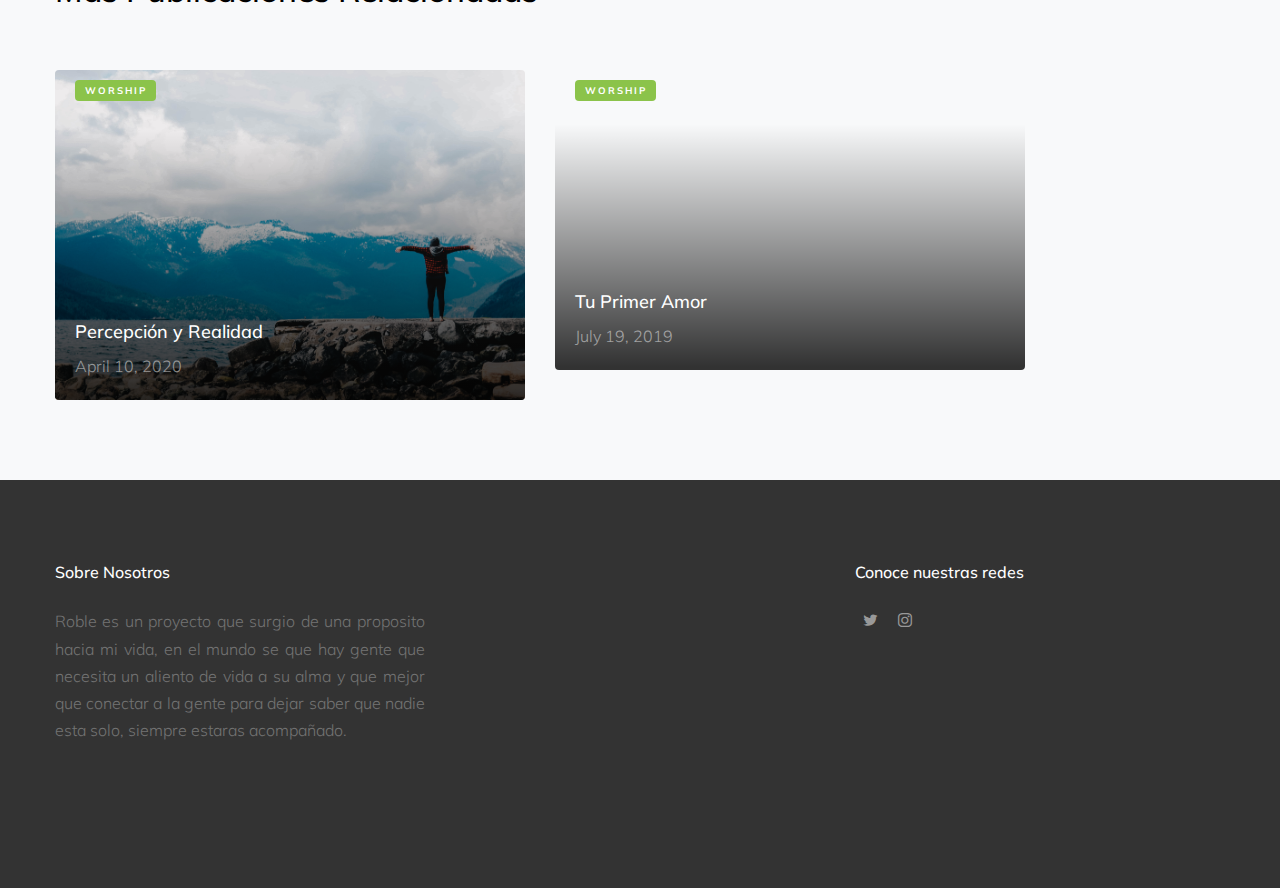
==== commit f03975cb: "logo added to the repository" ====
--- a/cruzaremosElLago.html
+++ b/cruzaremosElLago.html
@@ -44,15 +44,14 @@
           </div>
 
           <div class="col-4 site-logo">
-            <a href="index.html" class="text-black h2 mb-0">Roble</a>
-          </div>
-
-          <div class="col-8 text-right">
+            <a href="index.html" class="text-black h2 mb-0"><img src="images/robleblog-logo.png" width="180px" height="90px" alt="roble-logo"></a>
+          </div>
+
+          <!-- <div class="col-8 text-right">
             <nav class="site-navigation" role="navigation" id="nav">
-              
             </nav>
             <a href="#" class="site-menu-toggle js-menu-toggle text-black d-inline-block d-lg-none"><span class="icon-menu h3"></span></a></div>
-          </div>
+          </div> -->
 
       </div>
     </header>
--- a/css/style.css
+++ b/css/style.css
@@ -1236,3 +1236,7 @@
       outline: none; }
   .search-form-wrap form .form-control {
     border: none; }
+/* .site-logo img{
+  width: auto !important;
+  height: 1% !important;
+} */